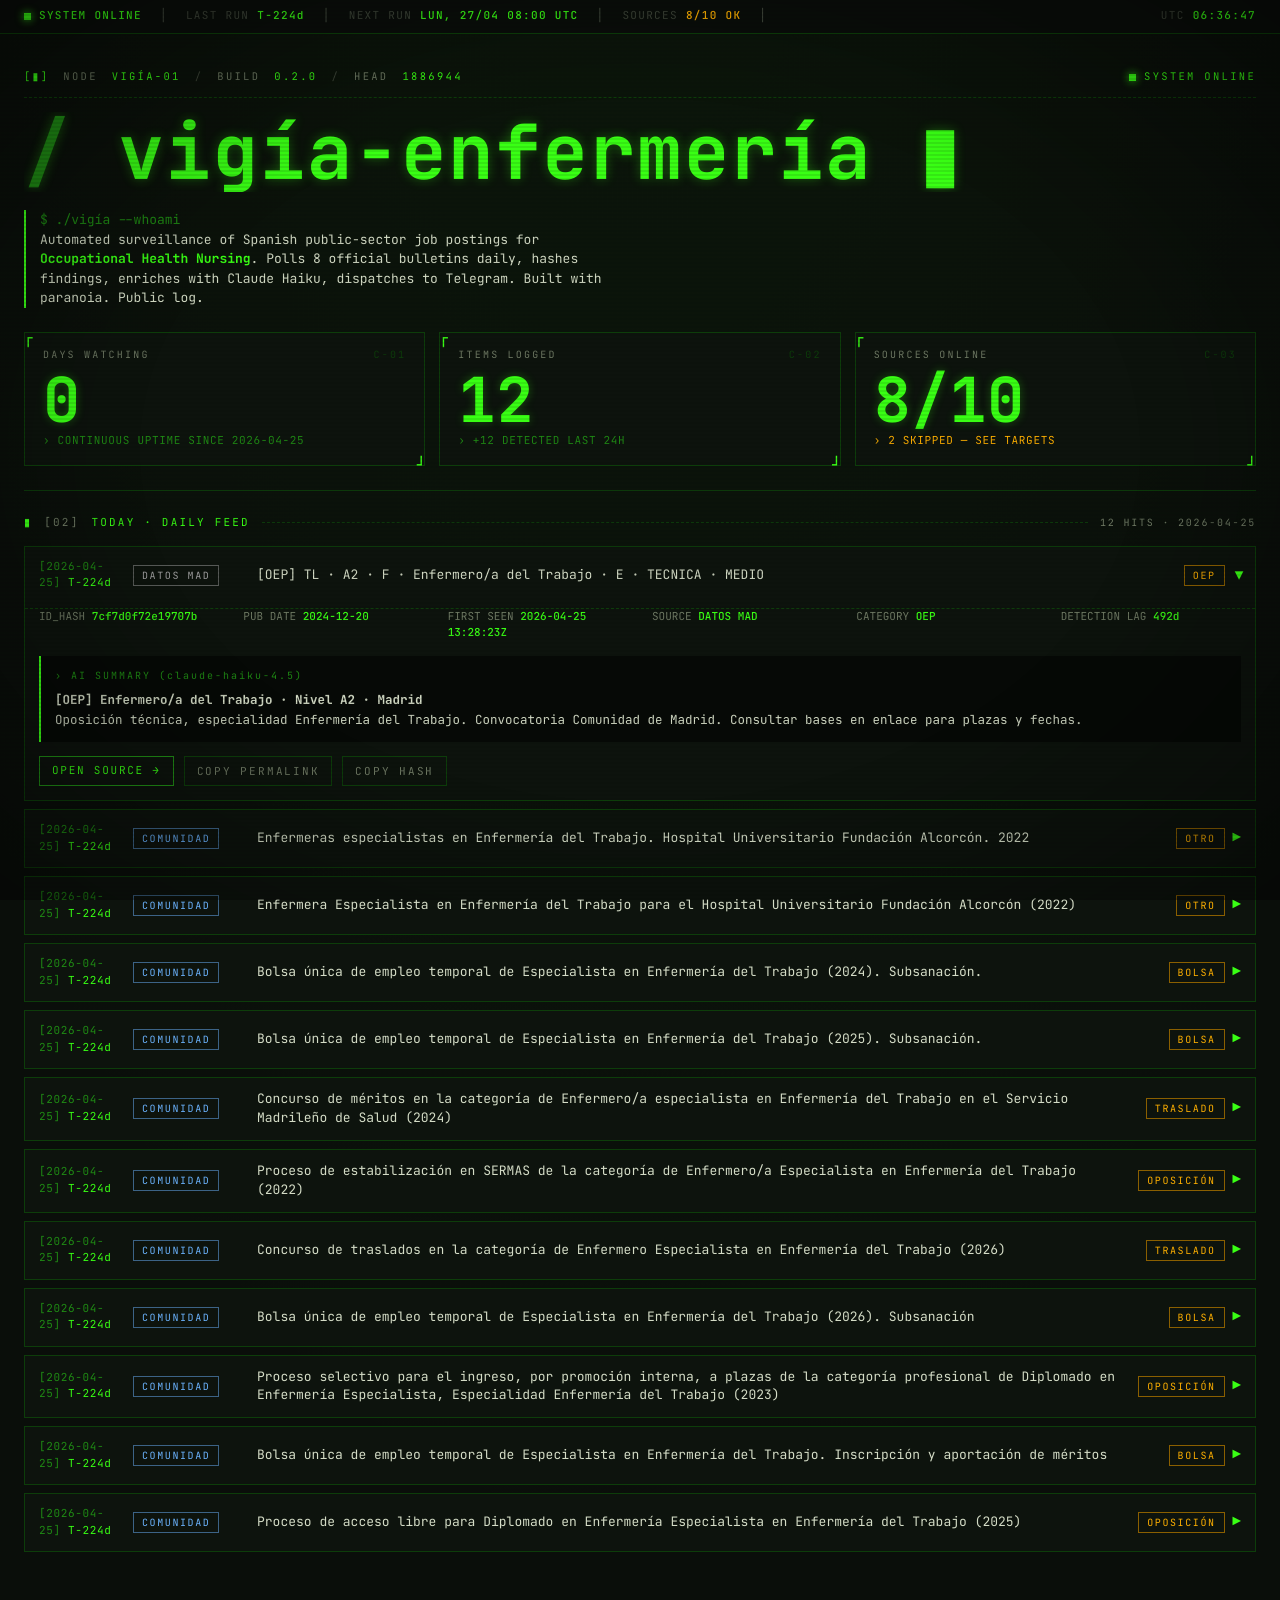
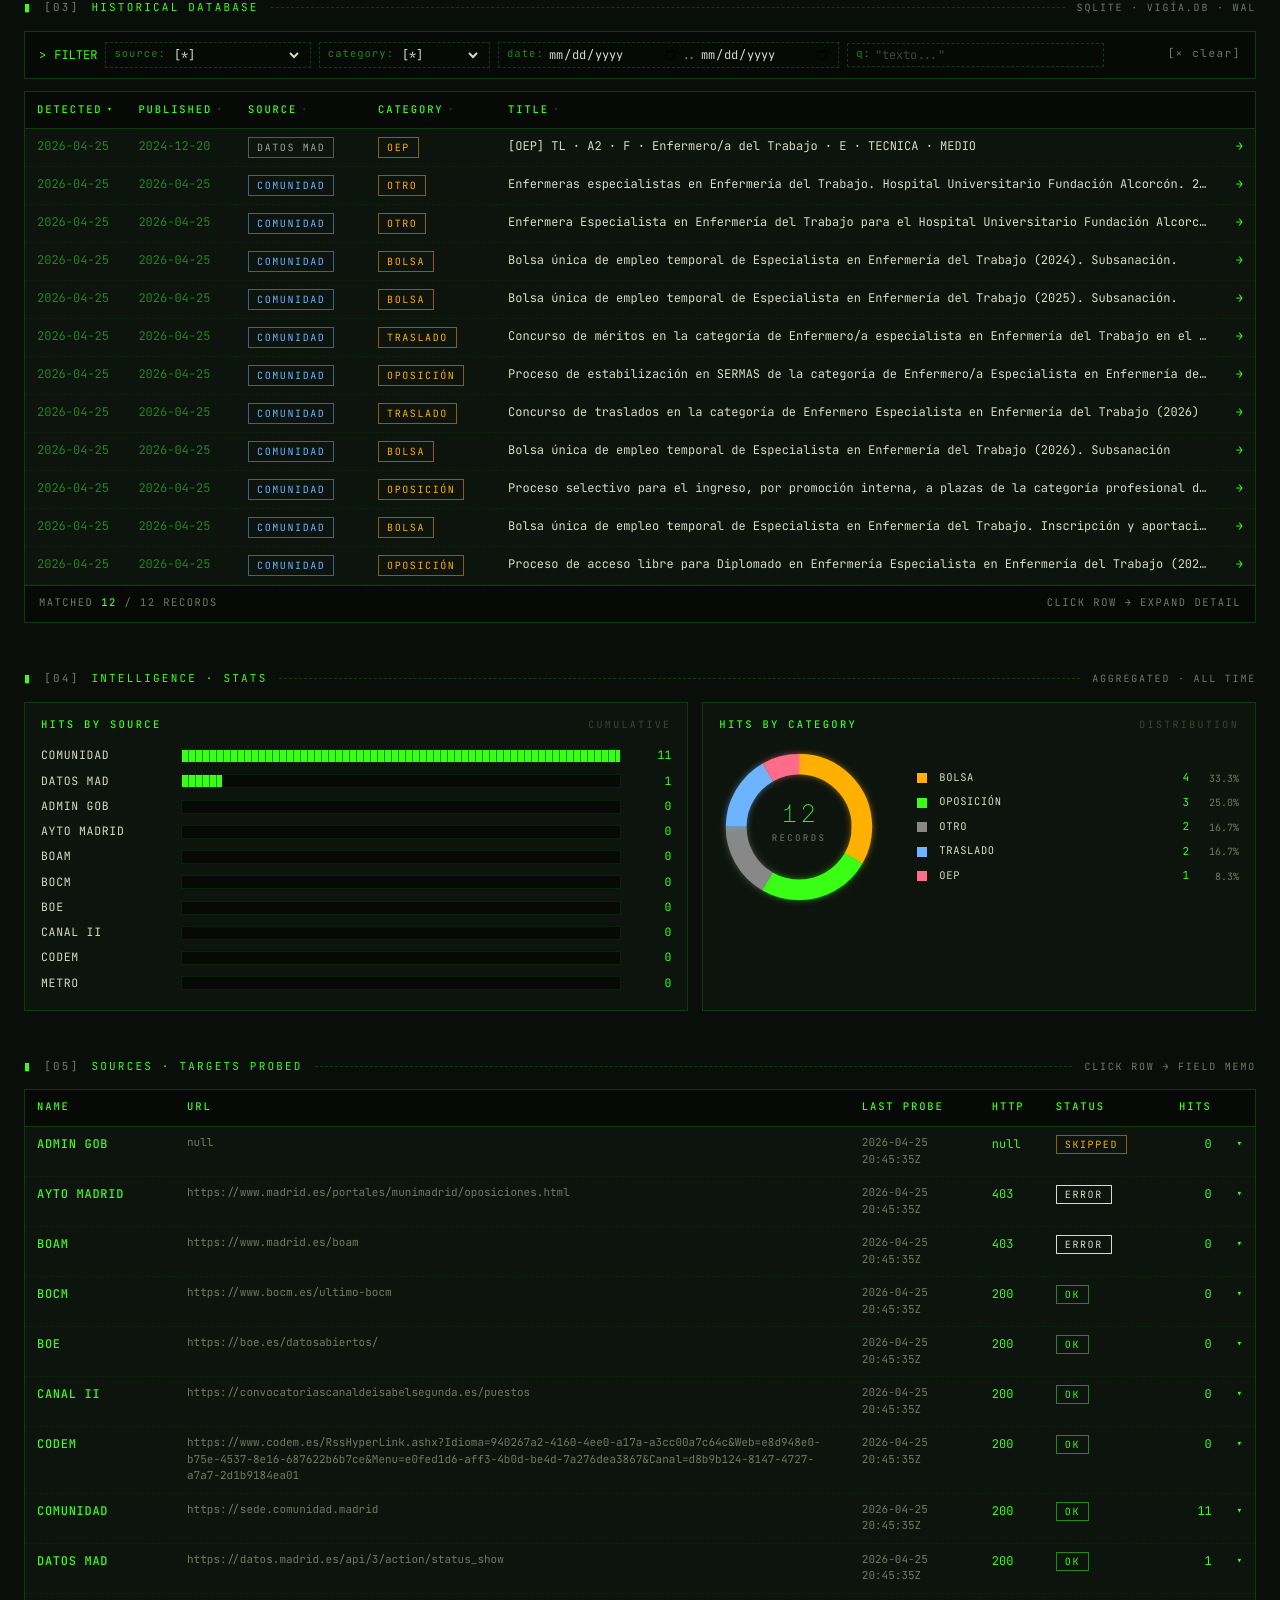
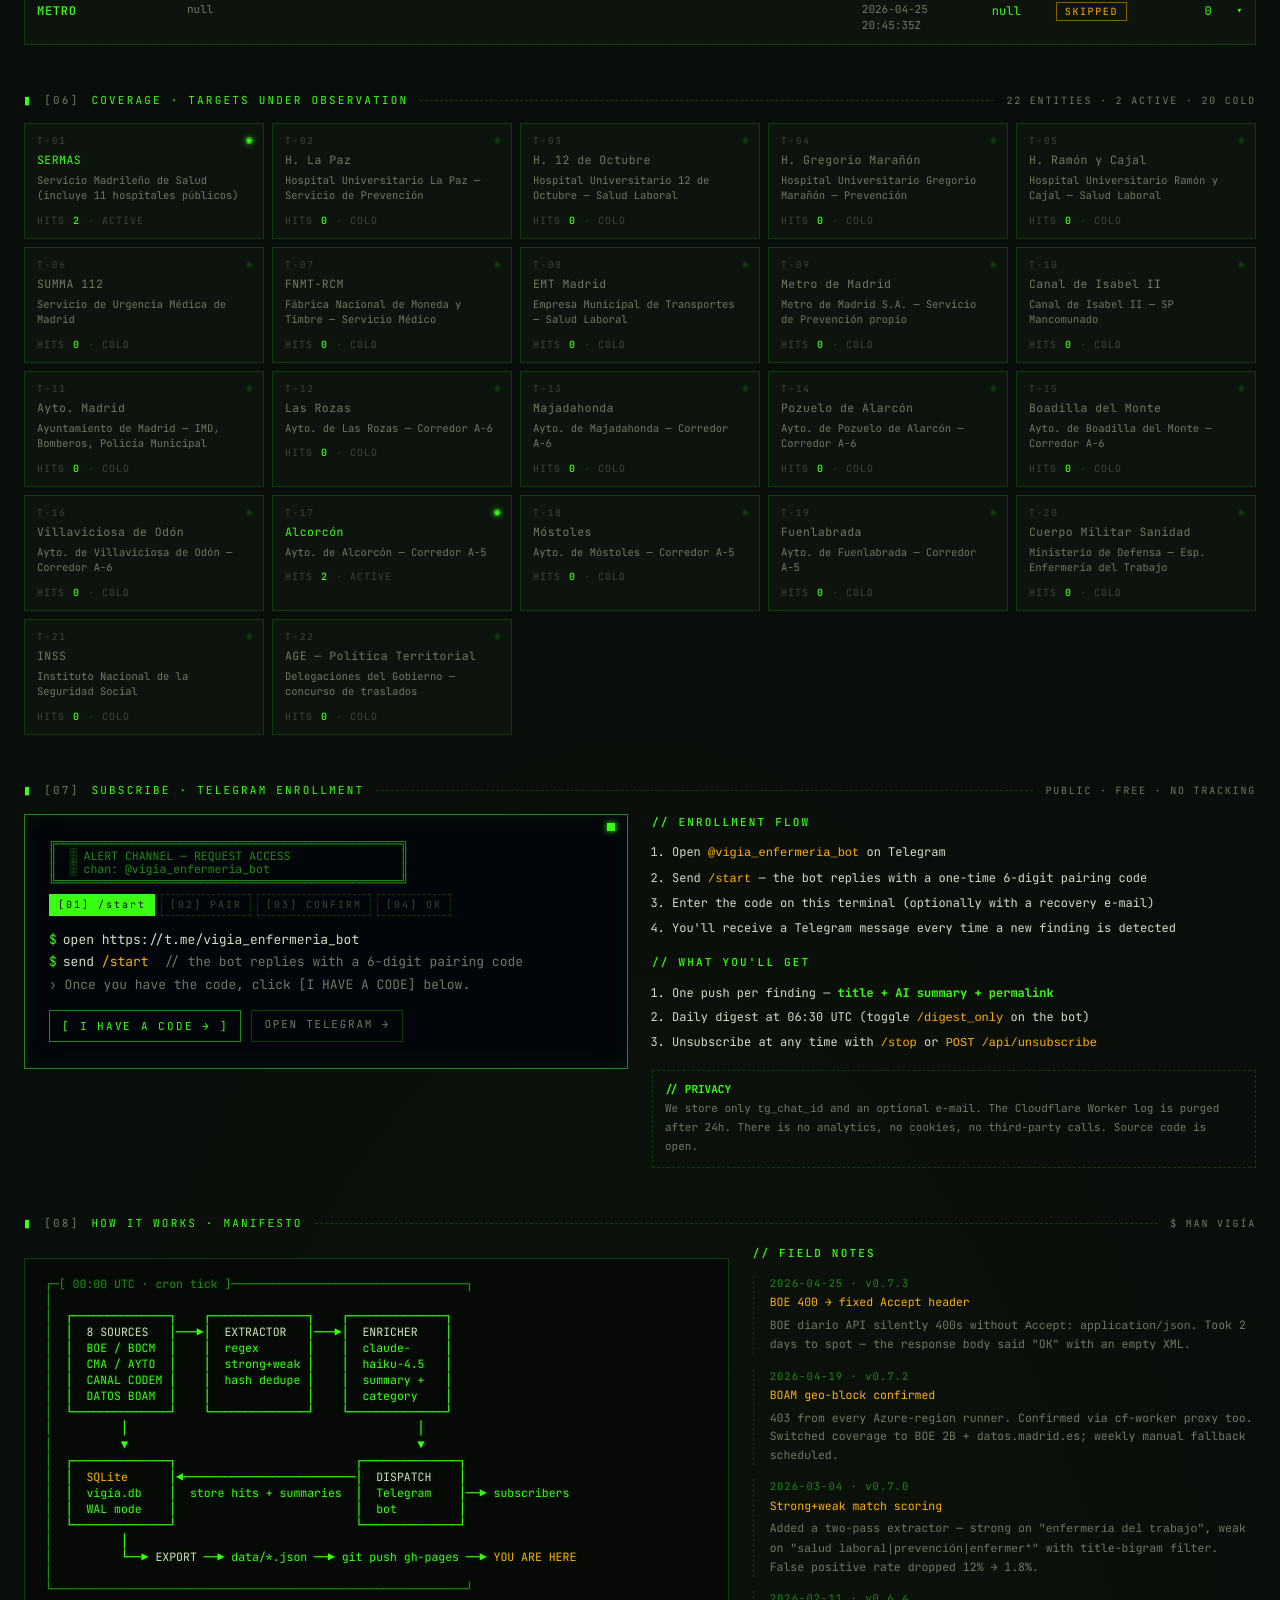
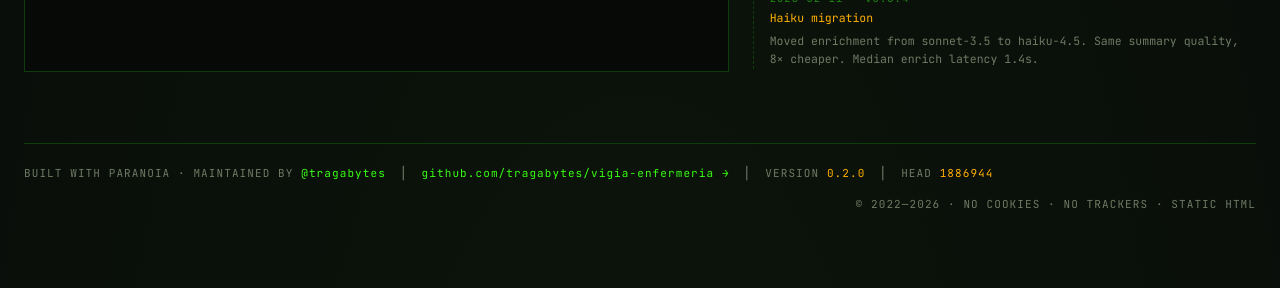
==== index.html @ ad29af2d "dashboard: 2026-04-25T20:45:36Z [skip ci]" ====
<!DOCTYPE html>
<html lang="en">
<head>
<meta charset="UTF-8">
<meta name="viewport" content="width=device-width, initial-scale=1">
<title>vigía-enfermería · automated surveillance</title>
<meta name="description" content="Automated surveillance of Spanish public-sector job postings for Occupational Health Nursing. Polls 8 official bulletins daily.">
<link rel="stylesheet" href="styles.css">
<script>
  // EDITMODE — defaults persisted via __edit_mode_set_keys
  window.TWEAK_DEFAULTS = /*EDITMODE-BEGIN*/{
    "scanlines": true,
    "flicker": true,
    "density": "normal",
    "typingSound": false
  }/*EDITMODE-END*/;
</script>
</head>
<body data-scanlines="on" data-flicker="on" data-density="normal">

  <div class="statusbar" id="statusbar"></div>

  <main class="shell">

    <!-- ===== 1 · HERO =================================================== -->
    <section class="hero" data-screen-label="01 Hero">
      <div class="hero-meta" id="hero-meta"></div>
      <h1 class="title flickerable" id="hero-title"></h1>
      <div class="tagline" id="hero-tagline"></div>
      <div class="counters" id="counters"></div>
    </section>

    <!-- ===== 2 · DAILY FEED ============================================ -->
    <section data-screen-label="02 Daily Feed">
      <div class="section-title">
        <span class="num">[02]</span>
        <span>TODAY · DAILY FEED</span>
        <span class="rule"></span>
        <span class="meta" id="feed-meta">—</span>
      </div>
      <div class="feed" id="feed"></div>
    </section>

    <!-- ===== 3 · HISTORICAL DATABASE =================================== -->
    <section data-screen-label="03 Historical DB" style="margin-top:48px">
      <div class="section-title">
        <span class="num">[03]</span>
        <span>HISTORICAL DATABASE</span>
        <span class="rule"></span>
        <span class="meta">SQLite · vigía.db · WAL</span>
      </div>
      <div class="cmdbar" id="cmdbar"></div>
      <div class="tbl-wrap">
        <table class="term">
          <thead><tr id="hist-thead"></tr></thead>
          <tbody id="hist-tbody"></tbody>
        </table>
        <div class="tbl-foot">
          <span class="count" id="hist-count">—</span>
          <span style="margin-left:auto">CLICK ROW → EXPAND DETAIL</span>
        </div>
      </div>
    </section>

    <!-- ===== 4 · INTELLIGENCE ========================================== -->
    <section data-screen-label="04 Intelligence" style="margin-top:48px">
      <div class="section-title">
        <span class="num">[04]</span>
        <span>INTELLIGENCE · STATS</span>
        <span class="rule"></span>
        <span class="meta">AGGREGATED · ALL TIME</span>
      </div>
      <div class="intel">
        <div class="panel">
          <h3>HITS BY SOURCE <span class="meta">cumulative</span></h3>
          <div class="bars" id="bars"></div>
        </div>
        <div class="panel">
          <h3>HITS BY CATEGORY <span class="meta">distribution</span></h3>
          <div id="donut"></div>
        </div>
      </div>
    </section>

    <!-- ===== 5 · SOURCES STATUS ======================================== -->
    <section data-screen-label="05 Sources" style="margin-top:48px">
      <div class="section-title">
        <span class="num">[05]</span>
        <span>SOURCES · TARGETS PROBED</span>
        <span class="rule"></span>
        <span class="meta">CLICK ROW → FIELD MEMO</span>
      </div>
      <div class="tbl-wrap">
        <table class="term sources-tbl">
          <thead><tr>
            <th>NAME</th>
            <th>URL</th>
            <th>LAST PROBE</th>
            <th>HTTP</th>
            <th>STATUS</th>
            <th style="text-align:right">HITS</th>
            <th></th>
          </tr></thead>
          <tbody id="src-tbody"></tbody>
        </table>
      </div>
    </section>

    <!-- ===== 6 · COVERAGE / WATCHLIST ================================== -->
    <section data-screen-label="06 Watchlist" style="margin-top:48px">
      <div class="section-title">
        <span class="num">[06]</span>
        <span>COVERAGE · TARGETS UNDER OBSERVATION</span>
        <span class="rule"></span>
        <span class="meta" id="watchlist-meta">—</span>
      </div>
      <div class="watchlist" id="watchlist"></div>
    </section>

    <!-- ===== 7 · SUBSCRIBE ============================================= -->
    <section data-screen-label="07 Subscribe" style="margin-top:48px">
      <div class="section-title">
        <span class="num">[07]</span>
        <span>SUBSCRIBE · TELEGRAM ENROLLMENT</span>
        <span class="rule"></span>
        <span class="meta">PUBLIC · FREE · NO TRACKING</span>
      </div>
      <div class="subscribe-wrap">
        <div class="tty" id="tty" tabindex="0"></div>
        <div class="subscribe-side">
          <h4>// ENROLLMENT FLOW</h4>
          <ol>
            <li>Open <code>@vigia_enfermeria_bot</code> on Telegram</li>
            <li>Send <code>/start</code> — the bot replies with a one-time 6-digit pairing code</li>
            <li>Enter the code on this terminal (optionally with a recovery e-mail)</li>
            <li>You'll receive a Telegram message every time a new finding is detected</li>
          </ol>
          <h4>// WHAT YOU'LL GET</h4>
          <ol>
            <li>One push per finding — <b style="color:var(--phos)">title + AI summary + permalink</b></li>
            <li>Daily digest at 06:30 UTC (toggle <code>/digest_only</code> on the bot)</li>
            <li>Unsubscribe at any time with <code>/stop</code> or <code>POST /api/unsubscribe</code></li>
          </ol>
          <div class="note">
            <b>// PRIVACY</b><br>
            We store only <code>tg_chat_id</code> and an optional e-mail. The Cloudflare Worker
            log is purged after 24h. There is no analytics, no cookies, no third-party
            calls. Source code is open.
          </div>
        </div>
      </div>
    </section>

    <!-- ===== 8 · HOW IT WORKS ========================================== -->
    <section data-screen-label="08 How It Works" style="margin-top:48px">
      <div class="section-title">
        <span class="num">[08]</span>
        <span>HOW IT WORKS · MANIFESTO</span>
        <span class="rule"></span>
        <span class="meta">$ man vigía</span>
      </div>
      <div class="howitworks">
        <pre class="diagram" id="diagram"></pre>
        <div class="changelog" id="changelog"></div>
      </div>
    </section>

    <!-- ===== 9 · FOOTER ================================================ -->
    <footer class="foot" id="footer"></footer>
  </main>

  <!-- ===== TWEAKS PANEL ================================================ -->
  <aside class="tweaks" id="tweaks">
    <header>
      <span>▮ TWEAKS</span>
      <span class="x">[ × ]</span>
    </header>
    <div class="body">
      <div class="row"><label>SCANLINES</label><div class="toggle" id="tw-scan"></div></div>
      <div class="row"><label>CRT FLICKER</label><div class="toggle" id="tw-flick"></div></div>
      <div class="row"><label>HIGH DENSITY</label><div class="toggle" id="tw-density"></div></div>
      <div class="row"><label>TYPING SOUND</label><div class="toggle" id="tw-sound"></div></div>
    </div>
  </aside>

  <script src="app.js?v=2"></script>
</body>
</html>
---- styles.css ----
/* =========================================================================
   VIGIA-ENFERMERIA — terminal stylesheet
   Phosphor green CRT aesthetic. Dense grid. ASCII borders. No rounded.
   ========================================================================= */

@import url('https://fonts.googleapis.com/css2?family=JetBrains+Mono:wght@300;400;500;700&family=Major+Mono+Display&display=swap');

:root {
  --bg:           #0a0e0a;
  --bg-panel:     #0d130d;
  --bg-well:      #060906;
  --bg-row:       #0b110b;
  --bg-row-alt:   #0a0e0a;
  --bg-hover:     #112011;

  --phos:         #39ff14;
  --phos-dim:     #1f8a14;
  --phos-fade:    #0d3d0a;
  --phos-ghost:   #082208;

  --amber:        #ffb000;
  --amber-dim:    #8a5f00;
  --red:          #ff3344;
  --red-dim:      #8a1c24;

  --fg:           #d4dcc6;
  --fg-dim:       #6f7a64;
  --fg-faint:     #3d4438;

  --mono:         'JetBrains Mono', 'IBM Plex Mono', ui-monospace, Menlo, Consolas, monospace;
  --display:      'Major Mono Display', 'JetBrains Mono', monospace;

  --gap:          14px;
  --gap-sm:       8px;
  --gap-lg:       24px;
  --row-h:        28px;
}

* { box-sizing: border-box; }

html, body {
  margin: 0;
  padding: 0;
  background: var(--bg);
  color: var(--fg);
  font-family: var(--mono);
  font-size: 13px;
  line-height: 1.5;
  -webkit-font-smoothing: antialiased;
  text-rendering: geometricPrecision;
}

body {
  min-height: 100vh;
  background-image:
    radial-gradient(ellipse 100% 60% at 50% -10%, rgba(57,255,20,0.04), transparent 70%),
    radial-gradient(ellipse 80% 50% at 50% 110%, rgba(57,255,20,0.03), transparent 70%);
}

/* Scanlines overlay (toggle via body[data-scanlines]) */
body::before {
  content: '';
  position: fixed; inset: 0;
  pointer-events: none;
  background: repeating-linear-gradient(
    to bottom,
    rgba(0,0,0,0) 0,
    rgba(0,0,0,0) 2px,
    rgba(0,0,0,0.18) 3px,
    rgba(0,0,0,0) 4px
  );
  mix-blend-mode: multiply;
  z-index: 9998;
  opacity: 0;
  transition: opacity .3s;
}
body[data-scanlines="on"]::before { opacity: 1; }

/* Subtle CRT vignette */
body::after {
  content: '';
  position: fixed; inset: 0;
  pointer-events: none;
  z-index: 9997;
  background: radial-gradient(ellipse at center, transparent 55%, rgba(0,0,0,0.55) 100%);
  opacity: 0.7;
}

/* =========================================================================
   Type
   ========================================================================= */
h1, h2, h3, h4 { font-weight: 500; margin: 0; letter-spacing: 0.02em; }
h1 { font-family: var(--mono); color: var(--phos); }
.section-title {
  font-size: 11px;
  letter-spacing: 0.2em;
  color: var(--phos);
  text-transform: uppercase;
  display: flex; align-items: baseline; gap: 12px;
  margin: 0 0 var(--gap) 0;
}
.section-title::before { content: '▮'; color: var(--phos); animation: blink 1.1s steps(2) infinite; }
.section-title .num { color: var(--fg-dim); font-weight: 400; }
.section-title .rule {
  flex: 1;
  border-bottom: 1px dashed var(--phos-fade);
  transform: translateY(-3px);
}
.section-title .meta { color: var(--fg-dim); font-size: 10px; letter-spacing: 0.18em; }

a {
  color: var(--phos);
  text-decoration: none;
  border-bottom: 1px solid transparent;
  transition: border-color .15s, color .15s, background .15s;
}
a:hover {
  color: #aeffa0;
  border-bottom-color: var(--phos);
  background: rgba(57,255,20,0.06);
}

::selection { background: var(--phos); color: var(--bg); }

/* =========================================================================
   Layout
   ========================================================================= */
.shell {
  max-width: 1400px;
  margin: 0 auto;
  padding: 0 24px 80px;
  position: relative;
  z-index: 1;
}

.statusbar {
  position: sticky;
  top: 0;
  z-index: 100;
  background: var(--bg);
  border-bottom: 1px solid var(--phos-fade);
  font-size: 11px;
  letter-spacing: 0.12em;
  color: var(--fg-dim);
  padding: 8px 24px;
  display: flex; flex-wrap: wrap; gap: 18px; align-items: center;
}
.statusbar .item { display: inline-flex; gap: 8px; align-items: center; }
.statusbar .label { color: var(--fg-faint); }
.statusbar .val { color: var(--phos); font-weight: 500; }
.statusbar .val.amber { color: var(--amber); }
.statusbar .dot {
  display: inline-block; width: 7px; height: 7px;
  background: var(--phos);
  box-shadow: 0 0 8px var(--phos);
  animation: pulse 2s infinite;
}
.statusbar .sep { color: var(--fg-faint); }
.statusbar .right { margin-left: auto; }

@keyframes pulse {
  0%, 100% { opacity: 1; }
  50% { opacity: 0.35; }
}
@keyframes blink {
  0%, 49% { opacity: 1; }
  50%, 100% { opacity: 0; }
}
@keyframes flicker {
  0%, 18%, 22%, 25%, 53%, 57%, 100% { opacity: 1; }
  20%, 24%, 55% { opacity: 0.85; }
}
body[data-flicker="on"] .flickerable { animation: flicker 6s infinite; }

/* =========================================================================
   Section 1: Hero
   ========================================================================= */
.hero {
  padding: 36px 0 24px;
  border-bottom: 1px solid var(--phos-fade);
  margin-bottom: var(--gap-lg);
}
.hero .hero-meta {
  display: flex; flex-wrap: wrap; gap: 14px;
  font-size: 10.5px;
  letter-spacing: 0.22em;
  color: var(--fg-dim);
  text-transform: uppercase;
  margin-bottom: 14px;
  align-items: center;
  border-bottom: 1px dashed var(--phos-fade);
  padding-bottom: 12px;
}
.hero .hero-meta .glyph { color: var(--phos); }
.hero .hero-meta .v { color: var(--phos); }
.hero .hero-meta .sep { color: var(--fg-faint); }
.hero .hero-meta .right { margin-left: auto; color: var(--phos); display: inline-flex; gap: 8px; align-items: center; }
.hero .hero-meta .right .dot { width: 7px; height: 7px; background: var(--phos); box-shadow: 0 0 8px var(--phos); display: inline-block; animation: pulse 2s infinite; }
.hero h1.title {
  font-family: var(--mono);
  font-weight: 700;
  font-size: clamp(34px, 6vw, 76px);
  color: var(--phos);
  text-shadow: 0 0 12px rgba(57,255,20,0.32);
  letter-spacing: 0.02em;
  line-height: 1.05;
  margin-bottom: 18px;
  white-space: nowrap;
  overflow: hidden;
  text-overflow: clip;
}
.hero h1.title .bracket { color: var(--phos-dim); }
.hero h1.title .accent { color: var(--amber); }
.hero h1.title .cursor { color: var(--phos); animation: blink 1.1s steps(2) infinite; font-weight: 400; }
@media (max-width: 720px) {
  .hero h1.title { white-space: normal; font-size: clamp(28px, 9vw, 44px); }
}
.hero .tagline {
  color: var(--fg);
  font-size: 13px;
  max-width: 580px;
  border-left: 2px solid var(--phos);
  padding-left: 14px;
}
.hero .tagline .prefix { color: var(--phos-dim); }

.counters {
  display: grid;
  grid-template-columns: repeat(3, 1fr);
  gap: var(--gap);
  margin-top: var(--gap-lg);
}
.counter {
  border: 1px solid var(--phos-fade);
  background: var(--bg-panel);
  padding: 14px 18px 16px;
  position: relative;
}
.counter .label {
  font-size: 10px;
  letter-spacing: 0.22em;
  color: var(--fg-dim);
  text-transform: uppercase;
  display: flex; justify-content: space-between;
}
.counter .label .id { color: var(--phos-fade); }
.counter .val {
  font-family: var(--mono);
  font-weight: 700;
  font-variant-numeric: tabular-nums;
  font-size: clamp(34px, 5.5vw, 62px);
  color: var(--phos);
  line-height: 1.05;
  letter-spacing: 0.01em;
  text-shadow: 0 0 10px rgba(57,255,20,0.30);
  margin-top: 6px;
}
.counter .delta {
  font-size: 11px;
  color: var(--phos-dim);
  letter-spacing: 0.06em;
}
.counter .delta.amber { color: var(--amber); }
.counter::before {
  content: '┌';
  position: absolute; top: -1px; left: -1px;
  color: var(--phos); font-size: 14px; line-height: 1;
}
.counter::after {
  content: '┘';
  position: absolute; bottom: -8px; right: -1px;
  color: var(--phos); font-size: 14px; line-height: 1;
}

/* =========================================================================
   Section 2: Daily Feed
   ========================================================================= */
.feed { display: grid; grid-template-columns: 1fr; gap: var(--gap-sm); }
.feed-empty {
  border: 1px solid var(--phos-fade);
  padding: 60px 20px;
  text-align: center;
  background: var(--bg-panel);
}
.feed-empty .glyph {
  font-family: var(--display);
  font-size: 56px;
  color: var(--phos-dim);
  letter-spacing: 0.1em;
}
.feed-empty .msg {
  font-size: 16px; color: var(--phos);
  letter-spacing: 0.2em; margin-top: 12px;
}
.feed-empty .sub {
  color: var(--fg-dim); font-size: 11px; letter-spacing: 0.16em; margin-top: 8px;
}

.card {
  border: 1px solid var(--phos-fade);
  background: var(--bg-panel);
  padding: 0;
  transition: border-color .15s, background .15s;
}
.card:hover { border-color: var(--phos-dim); background: #0e150e; }
.card .head {
  display: grid;
  grid-template-columns: 80px 110px 1fr auto;
  gap: 14px;
  padding: 12px 14px;
  align-items: center;
  cursor: pointer;
}
.card .head:hover { background: var(--bg-hover); }
.card .ts { color: var(--phos-dim); font-size: 11px; letter-spacing: 0.06em; }
.card .ts .age { color: var(--phos); }

.badge {
  display: inline-block;
  font-size: 10px;
  letter-spacing: 0.16em;
  padding: 2px 8px;
  border: 1px solid var(--phos-dim);
  color: var(--phos);
  text-transform: uppercase;
  white-space: nowrap;
  text-align: center;
}
.badge.cat { color: var(--amber); border-color: var(--amber-dim); }
.badge.boe                 { --b: #ff8a3d; }
.badge.bocm                { --b: #c46cff; }
.badge.boam                { --b: #ff3344; }
.badge.comunidad_madrid    { --b: #6cb4ff; }
.badge.ayuntamiento_madrid { --b: #ff6c8a; }
.badge.canal_isabel_ii     { --b: #6cffe1; }
.badge.codem               { --b: #ffe46c; }
.badge.datos_madrid        { --b: #a0a0a0; }
.badge.metro_madrid        { --b: #00bcd4; }
.badge.administracion_gob  { --b: #888888; }
.badge[class*="badge"][class*=" "] { } /* noop */
.badge.src {
  color: var(--b, var(--phos));
  border-color: color-mix(in oklab, var(--b, var(--phos)) 50%, transparent);
}

.card .title {
  color: var(--fg);
  font-size: 13px;
  line-height: 1.45;
  display: -webkit-box;
  -webkit-line-clamp: 2;
  -webkit-box-orient: vertical;
  overflow: hidden;
}
.card .chev {
  color: var(--phos);
  font-family: var(--mono);
  font-size: 14px;
  transition: transform .2s;
  user-select: none;
}
.card.open .chev { transform: rotate(90deg); }

.card .body {
  display: none;
  padding: 0 14px 14px 14px;
  border-top: 1px dashed var(--phos-fade);
  margin-top: 4px;
}
.card.open .body { display: block; }
.card .summary-block {
  margin: 14px 0;
  padding: 12px 14px;
  background: var(--bg-well);
  border-left: 2px solid var(--phos);
  font-size: 12.5px;
  line-height: 1.6;
  color: var(--fg);
}
.card .summary-block .lbl {
  font-size: 10px; letter-spacing: 0.2em; color: var(--phos-dim);
  display: block; margin-bottom: 6px;
}
.card .meta-grid {
  display: grid;
  grid-template-columns: repeat(auto-fit, minmax(180px, 1fr));
  gap: 10px 24px;
  font-size: 11px;
  margin-bottom: 14px;
}
.card .meta-grid div { color: var(--fg-dim); }
.card .meta-grid div b { color: var(--phos); font-weight: 500; }
.card .actions { display: flex; gap: 10px; flex-wrap: wrap; }
.btn-term {
  font-family: var(--mono);
  font-size: 11px;
  letter-spacing: 0.16em;
  padding: 6px 12px;
  background: transparent;
  color: var(--phos);
  border: 1px solid var(--phos-dim);
  cursor: pointer;
  text-transform: uppercase;
  transition: background .15s, color .15s, border-color .15s;
}
.btn-term:hover {
  background: var(--phos);
  color: var(--bg);
  border-color: var(--phos);
}
.btn-term.amber { color: var(--amber); border-color: var(--amber-dim); }
.btn-term.amber:hover { background: var(--amber); color: var(--bg); border-color: var(--amber); }
.btn-term.ghost { color: var(--fg-dim); border-color: var(--phos-fade); }
.btn-term.ghost:hover { color: var(--phos); border-color: var(--phos-dim); background: transparent; }
.btn-term.copied { background: var(--phos); color: var(--bg); }

/* =========================================================================
   Section 3: Historical Database
   ========================================================================= */
.cmdbar {
  background: var(--bg-well);
  border: 1px solid var(--phos-fade);
  padding: 10px 14px;
  display: flex; flex-wrap: wrap; align-items: center; gap: 8px;
  font-size: 12px;
  margin-bottom: 12px;
}
.cmdbar .prompt { color: var(--phos); }
.cmdbar .seg {
  display: inline-flex; align-items: center; gap: 4px;
  border: 1px dashed var(--phos-fade);
  padding: 3px 8px;
  color: var(--fg-dim);
}
.cmdbar .seg label { color: var(--phos-dim); font-size: 10.5px; letter-spacing: 0.1em; }
.cmdbar .seg select,
.cmdbar .seg input {
  background: transparent;
  color: var(--fg);
  border: 0;
  outline: 0;
  font-family: var(--mono);
  font-size: 12px;
  padding: 0;
  min-width: 0;
}
.cmdbar .seg select option { background: var(--bg-panel); color: var(--fg); }
.cmdbar .seg input.q { width: 220px; }
.cmdbar .seg input::placeholder { color: var(--fg-faint); }
.cmdbar .clear {
  margin-left: auto;
  font-size: 11px;
  color: var(--fg-dim); cursor: pointer;
  letter-spacing: 0.14em;
}
.cmdbar .clear:hover { color: var(--phos); }

.tbl-wrap { border: 1px solid var(--phos-fade); background: var(--bg-panel); overflow-x: auto; }
table.term {
  width: 100%;
  border-collapse: collapse;
  font-size: 12px;
  font-family: var(--mono);
}
table.term thead th {
  text-align: left;
  font-weight: 500;
  font-size: 10.5px;
  letter-spacing: 0.18em;
  color: var(--phos);
  text-transform: uppercase;
  padding: 10px 12px;
  background: var(--bg-well);
  border-bottom: 1px solid var(--phos-fade);
  cursor: pointer;
  user-select: none;
  white-space: nowrap;
}
table.term thead th .sort {
  color: var(--phos-fade);
  margin-left: 4px;
  font-size: 10px;
}
table.term thead th[aria-sort="asc"] .sort,
table.term thead th[aria-sort="desc"] .sort { color: var(--phos); }
table.term tbody td {
  padding: 8px 12px;
  border-bottom: 1px dashed var(--phos-ghost);
  vertical-align: top;
  color: var(--fg);
}
table.term tbody tr { cursor: pointer; }
table.term tbody tr:hover td { background: var(--bg-hover); }
table.term tbody tr.expanded td { background: #0e160e; }
table.term td.col-date { color: var(--phos-dim); white-space: nowrap; width: 100px; }
table.term td.col-src { width: 130px; }
table.term td.col-cat { width: 130px; }
table.term td.col-arrow { color: var(--phos); width: 24px; text-align: right; }
table.term td.col-title {
  max-width: 0;
  white-space: nowrap;
  overflow: hidden;
  text-overflow: ellipsis;
}
.expanded-row td {
  background: var(--bg-well) !important;
  padding: 14px 18px !important;
  border-bottom: 1px solid var(--phos-fade) !important;
}
.expanded-row .e-title { color: var(--phos); font-size: 13px; line-height: 1.5; margin-bottom: 10px; }
.expanded-row .e-summary { color: var(--fg); font-size: 12px; line-height: 1.6; margin-bottom: 12px; padding: 10px 12px; background: var(--bg); border-left: 2px solid var(--phos-dim); }
.expanded-row .e-actions { display: flex; gap: 10px; flex-wrap: wrap; }

.tbl-foot {
  display: flex; align-items: center; gap: 14px;
  font-size: 10.5px; letter-spacing: 0.14em;
  color: var(--fg-dim); padding: 10px 14px;
  border-top: 1px solid var(--phos-fade);
  background: var(--bg-well);
}
.tbl-foot .count b { color: var(--phos); font-weight: 500; }

/* =========================================================================
   Section 4: Intelligence
   ========================================================================= */
.intel {
  display: grid;
  grid-template-columns: 1.2fr 1fr;
  gap: var(--gap);
}
.intel .full { grid-column: 1 / -1; }
.panel {
  border: 1px solid var(--phos-fade);
  background: var(--bg-panel);
  padding: 14px 16px 18px;
  position: relative;
}
.panel h3 {
  font-size: 10.5px;
  letter-spacing: 0.22em;
  color: var(--phos);
  text-transform: uppercase;
  margin-bottom: 14px;
  display: flex; justify-content: space-between; align-items: baseline;
}
.panel h3 .meta { color: var(--fg-faint); font-weight: 400; font-size: 10px; }

.bars { display: flex; flex-direction: column; gap: 8px; font-size: 11.5px; }
.bar-row { display: grid; grid-template-columns: 130px 1fr 40px; gap: 10px; align-items: center; }
.bar-row .name { color: var(--fg); letter-spacing: 0.06em; }
.bar-row .track {
  height: 14px;
  background: var(--bg-well);
  border: 1px solid var(--phos-ghost);
  position: relative;
  overflow: hidden;
}
.bar-row .fill {
  height: 100%;
  background:
    repeating-linear-gradient(
      to right,
      var(--phos) 0 6px,
      var(--phos-dim) 6px 7px
    );
  box-shadow: 0 0 6px rgba(57,255,20,0.3) inset;
  width: 0;
  transition: width 1.2s cubic-bezier(.2,.7,.2,1);
}
.bar-row .num { color: var(--phos); text-align: right; font-variant-numeric: tabular-nums; }

.donut-wrap { display: grid; grid-template-columns: 180px 1fr; gap: 18px; align-items: center; }
.donut-wrap svg { display: block; }
.donut-legend { font-size: 11px; }
.donut-legend .li { display: grid; grid-template-columns: 14px 1fr auto auto; gap: 8px; padding: 4px 0; align-items: center; }
.donut-legend .sw { width: 10px; height: 10px; }
.donut-legend .lname { color: var(--fg); letter-spacing: 0.06em; text-transform: uppercase; font-size: 10.5px; }
.donut-legend .lcount { color: var(--phos); font-variant-numeric: tabular-nums; }
.donut-legend .lpct { color: var(--fg-dim); font-size: 10px; width: 42px; text-align: right; }

/* =========================================================================
   Section 5: Sources Status
   ========================================================================= */
.sources-tbl td.col-name { font-weight: 500; color: var(--phos); width: 150px; letter-spacing: 0.06em; }
.sources-tbl td.col-url { color: var(--fg-dim); font-size: 11px; }
.sources-tbl td.col-code { width: 64px; color: var(--phos); }
.sources-tbl td.col-status { width: 100px; }
.sources-tbl td.col-hits { width: 80px; text-align: right; color: var(--phos); font-variant-numeric: tabular-nums; }
.sources-tbl td.col-probe { width: 130px; color: var(--fg-dim); font-size: 11px; }
.status-pill {
  display: inline-block;
  padding: 1px 8px;
  border: 1px solid;
  font-size: 10px;
  letter-spacing: 0.16em;
}
.status-pill.ok { color: var(--phos); border-color: var(--phos-dim); }
.status-pill.down { color: var(--red); border-color: var(--red-dim); }
.status-pill.skipped { color: var(--amber); border-color: var(--amber-dim); }

.src-detail-row td {
  background: var(--bg-well) !important;
  border-bottom: 1px solid var(--phos-fade) !important;
  padding: 12px 18px !important;
}
.src-detail {
  font-size: 12px;
  line-height: 1.6;
  color: var(--fg);
  border-left: 2px solid var(--phos-dim);
  padding: 6px 12px;
  font-style: italic;
}
.src-detail::before {
  content: 'FIELD MEMO ';
  color: var(--phos);
  font-style: normal;
  letter-spacing: 0.2em;
  font-size: 10px;
  display: block;
  margin-bottom: 4px;
}

/* =========================================================================
   Section 6: Coverage / Watchlist
   ========================================================================= */
.watchlist {
  display: grid;
  grid-template-columns: repeat(auto-fill, minmax(220px, 1fr));
  gap: var(--gap-sm);
}
.target {
  border: 1px solid var(--phos-fade);
  background: var(--bg-panel);
  padding: 10px 12px;
  font-size: 11.5px;
  display: flex; flex-direction: column; gap: 4px;
  position: relative;
}
.target::before {
  content: '◉';
  color: var(--phos);
  position: absolute;
  top: 10px; right: 10px;
  font-size: 9px;
  text-shadow: 0 0 6px var(--phos);
  animation: pulse 2.4s infinite;
}
.target.cold::before { color: var(--phos-fade); animation: none; text-shadow: none; }
.target .id { color: var(--fg-faint); font-size: 9.5px; letter-spacing: 0.18em; }
.target .name { color: var(--phos); letter-spacing: 0.04em; }
.target .desc { color: var(--fg-dim); font-size: 10.5px; }
.target .stat {
  display: flex; gap: 8px; font-size: 10px;
  color: var(--fg-faint); margin-top: 4px; letter-spacing: 0.1em;
}
.target .stat b { color: var(--phos); font-weight: 500; }
.target.cold .name { color: var(--fg-dim); }

/* =========================================================================
   Section 7: Subscribe Terminal
   ========================================================================= */
.subscribe-wrap {
  display: grid;
  grid-template-columns: 1fr 1fr;
  gap: var(--gap-lg);
  align-items: start;
}
.tty {
  background: #02060a;
  border: 1px solid var(--phos-dim);
  padding: 22px 24px 26px;
  box-shadow: 0 0 24px rgba(57,255,20,0.05) inset;
  font-size: 13px;
  line-height: 1.6;
  position: relative;
  overflow: hidden;
}
.tty::before {
  content: '';
  position: absolute; top: 8px; right: 12px;
  width: 8px; height: 8px;
  background: var(--phos);
  box-shadow: 0 0 6px var(--phos);
  animation: pulse 1.6s infinite;
}
.tty .ascii-frame { color: var(--phos-dim); white-space: pre; font-size: 11.5px; line-height: 1.15; margin-bottom: 4px; }
.tty .line { color: var(--fg); margin: 2px 0; }
.tty .line .p { color: var(--phos); margin-right: 6px; }
.tty .line .ok { color: var(--phos); }
.tty .line .err { color: var(--red); }
.tty .line .muted { color: var(--fg-dim); }
.tty .line .amber { color: var(--amber); }
.tty .input-row { display: flex; align-items: center; gap: 8px; margin-top: 6px; }
.tty .input-row .p { color: var(--phos); }
.tty input[type="text"], .tty input[type="email"] {
  background: transparent; border: 0;
  color: var(--phos);
  font-family: var(--mono); font-size: 13px;
  letter-spacing: 0.12em;
  outline: 0; padding: 0;
  width: 220px;
  border-bottom: 1px dashed var(--phos-fade);
}
.tty input::placeholder { color: var(--phos-fade); letter-spacing: 0.12em; }
.tty .cursor::after {
  content: '▮';
  color: var(--phos);
  margin-left: 4px;
  animation: blink 1.1s steps(2) infinite;
}
.tty .submit-row { display: flex; gap: 10px; margin-top: 14px; flex-wrap: wrap; }
.tty .stepper {
  display: flex; gap: 6px; font-size: 10px; letter-spacing: 0.2em;
  color: var(--fg-faint); margin-bottom: 14px;
}
.tty .stepper .s { padding: 2px 8px; border: 1px dashed var(--phos-fade); }
.tty .stepper .s.active { color: var(--bg); background: var(--phos); border-color: var(--phos); }
.tty .stepper .s.done { color: var(--phos); border-color: var(--phos-dim); }

.subscribe-side { font-size: 12px; line-height: 1.7; color: var(--fg); }
.subscribe-side h4 { color: var(--phos); font-size: 11px; letter-spacing: 0.2em; margin-bottom: 10px; text-transform: uppercase; }
.subscribe-side ol { padding-left: 20px; margin: 0 0 16px; }
.subscribe-side ol li { margin: 4px 0; color: var(--fg); }
.subscribe-side ol li code { color: var(--amber); }
.subscribe-side .note {
  border: 1px dashed var(--phos-fade);
  padding: 10px 12px;
  font-size: 11px;
  color: var(--fg-dim);
}
.subscribe-side .note b { color: var(--phos); }

/* =========================================================================
   Section 8: How it works
   ========================================================================= */
.howitworks {
  display: grid;
  grid-template-columns: 1.4fr 1fr;
  gap: var(--gap-lg);
}
.diagram {
  font-family: var(--mono);
  font-size: 11.5px;
  color: var(--phos);
  background: var(--bg-well);
  border: 1px solid var(--phos-fade);
  padding: 18px 20px;
  white-space: pre;
  overflow-x: auto;
  line-height: 1.4;
  text-shadow: 0 0 6px rgba(57,255,20,0.18);
}
.diagram .dim { color: var(--phos-dim); }
.diagram .fg { color: var(--fg); }
.diagram .amb { color: var(--amber); }

.changelog { font-size: 12px; line-height: 1.6; color: var(--fg); }
.changelog h4 { color: var(--phos); font-size: 11px; letter-spacing: 0.2em; margin-bottom: 12px; text-transform: uppercase; }
.changelog .entry { margin-bottom: 14px; padding-left: 16px; border-left: 1px dashed var(--phos-fade); }
.changelog .entry .stamp { color: var(--phos-dim); font-size: 10.5px; letter-spacing: 0.1em; display: block; margin-bottom: 2px; }
.changelog .entry .title { color: var(--amber); font-size: 11.5px; margin-bottom: 4px; }
.changelog .entry p { margin: 0; color: var(--fg-dim); font-size: 11.5px; }

/* =========================================================================
   Footer
   ========================================================================= */
footer.foot {
  margin-top: 60px;
  padding: 22px 0 0;
  border-top: 1px solid var(--phos-fade);
  display: flex; flex-wrap: wrap; gap: 14px; align-items: center;
  font-size: 11px;
  color: var(--fg-dim);
  letter-spacing: 0.1em;
}
footer.foot .right { margin-left: auto; }
footer.foot a { color: var(--phos); }
footer.foot .commit { color: var(--amber); }

/* =========================================================================
   Tweaks panel
   ========================================================================= */
.tweaks {
  position: fixed; bottom: 18px; right: 18px;
  width: 280px;
  background: var(--bg-panel);
  border: 1px solid var(--phos);
  box-shadow: 0 0 22px rgba(57,255,20,0.15);
  z-index: 200;
  font-size: 11px;
  display: none;
}
.tweaks.open { display: block; }
.tweaks header {
  padding: 8px 12px;
  border-bottom: 1px solid var(--phos-fade);
  display: flex; justify-content: space-between; align-items: center;
  letter-spacing: 0.18em; color: var(--phos);
  text-transform: uppercase;
}
.tweaks header .x { cursor: pointer; color: var(--fg-dim); }
.tweaks header .x:hover { color: var(--red); }
.tweaks .body { padding: 12px; display: flex; flex-direction: column; gap: 10px; }
.tweaks .row { display: flex; justify-content: space-between; align-items: center; gap: 12px; }
.tweaks .row label { color: var(--fg); letter-spacing: 0.1em; }
.tweaks .row .v { color: var(--phos-dim); font-size: 10px; }
.tweaks input[type="range"] { flex: 1; }
.tweaks .toggle {
  width: 36px; height: 16px;
  background: var(--bg-well);
  border: 1px solid var(--phos-fade);
  position: relative; cursor: pointer;
}
.tweaks .toggle::before {
  content: ''; position: absolute;
  top: 1px; left: 1px;
  width: 12px; height: 12px;
  background: var(--phos-fade);
  transition: left .15s, background .15s;
}
.tweaks .toggle.on { border-color: var(--phos); }
.tweaks .toggle.on::before { left: 21px; background: var(--phos); box-shadow: 0 0 6px var(--phos); }

/* =========================================================================
   Mobile
   ========================================================================= */
@media (max-width: 900px) {
  .shell { padding: 0 14px 60px; }
  .statusbar { padding: 8px 14px; gap: 10px; font-size: 10px; }
  .counters { grid-template-columns: 1fr; }
  .intel { grid-template-columns: 1fr; }
  .donut-wrap { grid-template-columns: 1fr; }
  .subscribe-wrap { grid-template-columns: 1fr; }
  .howitworks { grid-template-columns: 1fr; }
  .card .head {
    grid-template-columns: 1fr 1fr 24px;
    grid-template-areas:
      "ts ts chev"
      "src cat chev"
      "title title title";
    gap: 8px;
  }
  .card .head .ts { grid-area: ts; }
  .card .head .badge.src { grid-area: src; }
  .card .head .badge.cat { grid-area: cat; }
  .card .head .title { grid-area: title; -webkit-line-clamp: 3; }
  .card .head .chev { grid-area: chev; }
  table.term td.col-cat { display: none; }
  .cmdbar { gap: 6px; }
  .cmdbar .seg input.q { width: 140px; }
}

/* High-density (toggle) */
body[data-density="high"] {
  --row-h: 22px;
  font-size: 12px;
}
body[data-density="high"] .card .head { padding: 8px 12px; }
body[data-density="high"] table.term tbody td { padding: 5px 10px; }
body[data-density="high"] .panel { padding: 10px 12px 14px; }
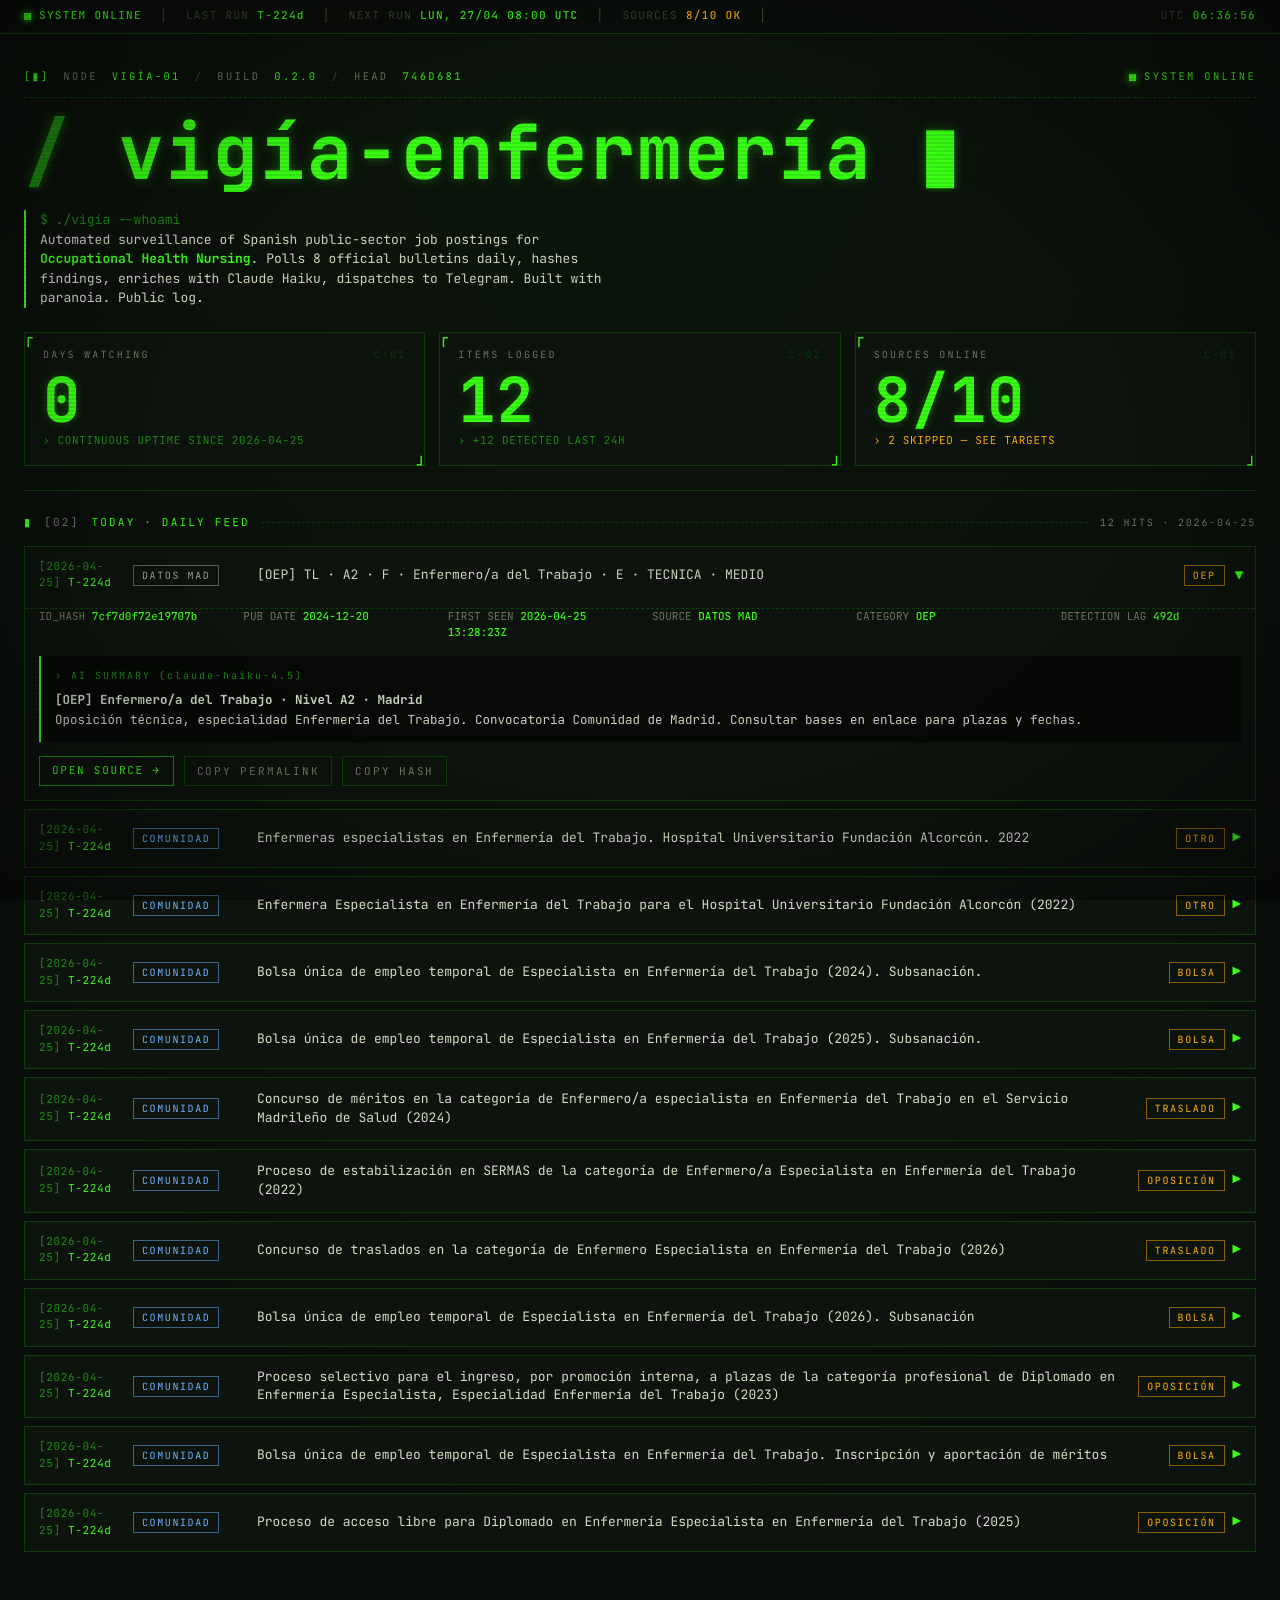
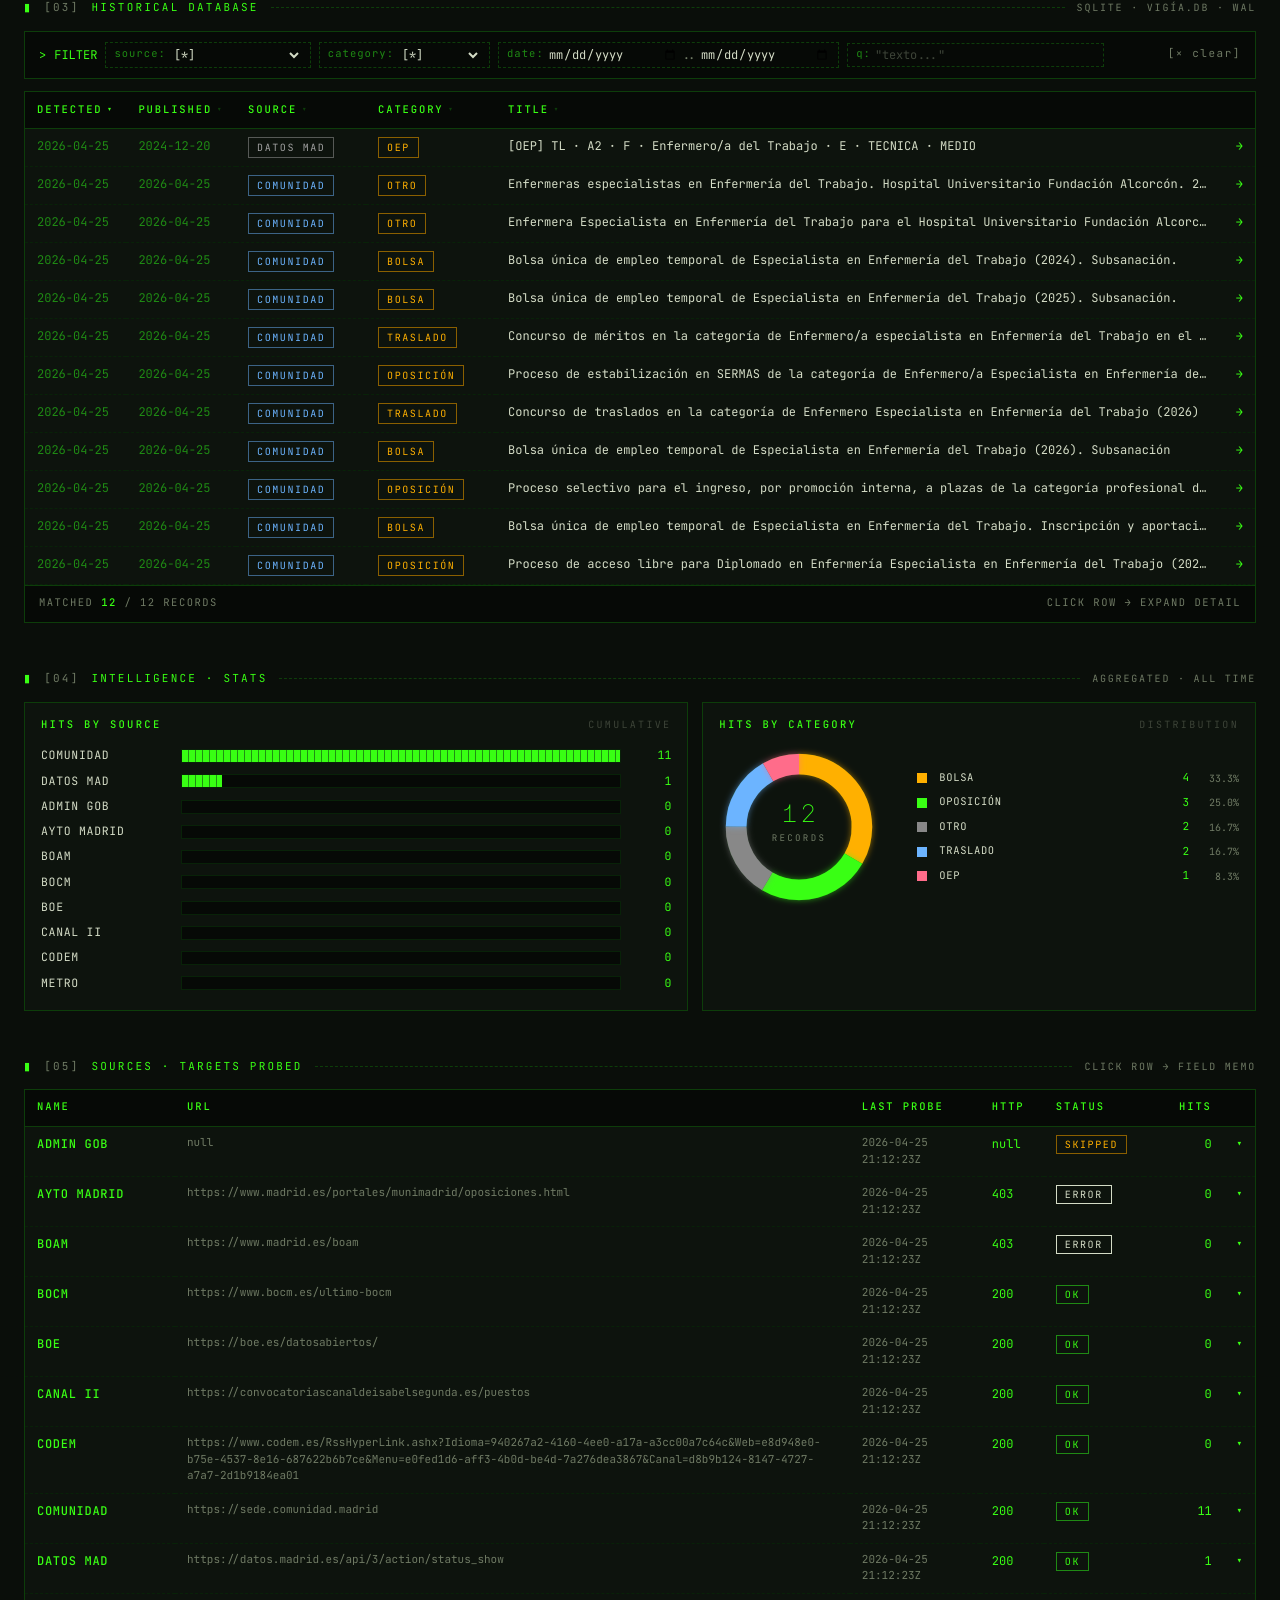
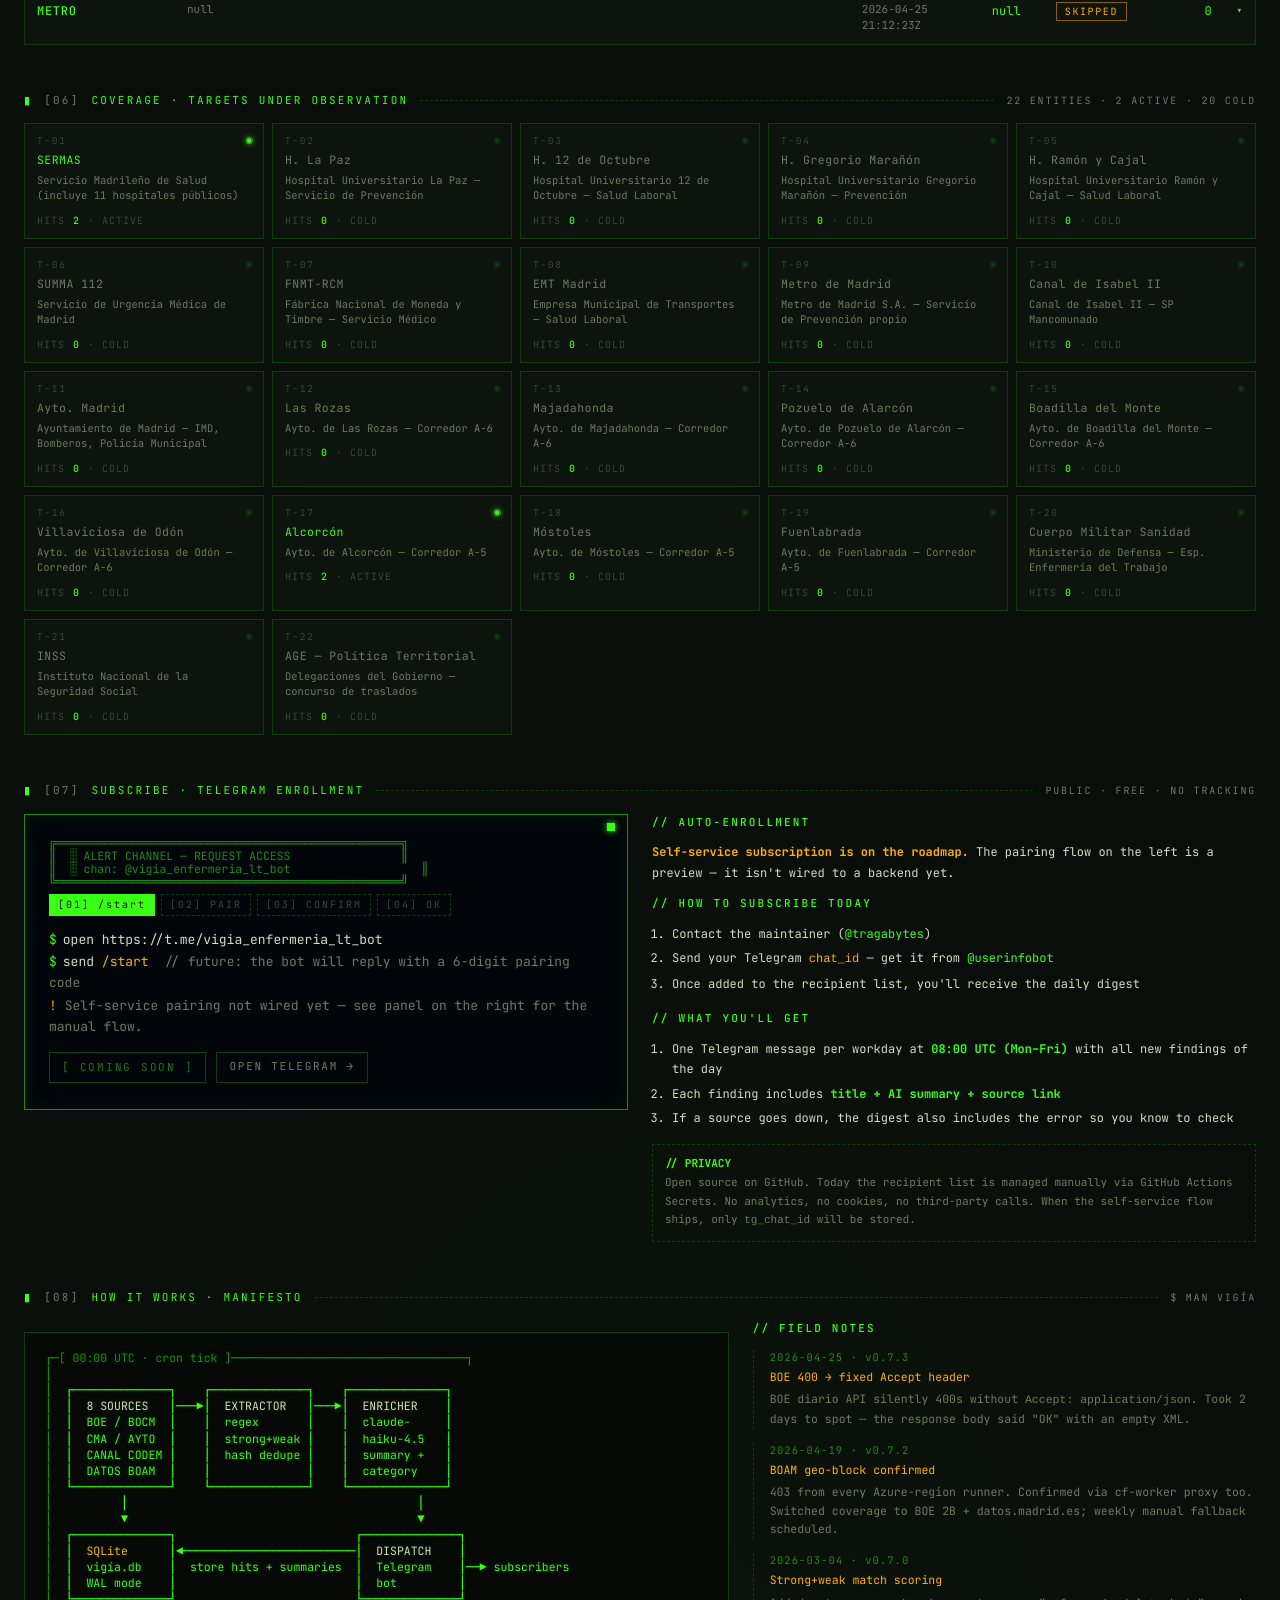
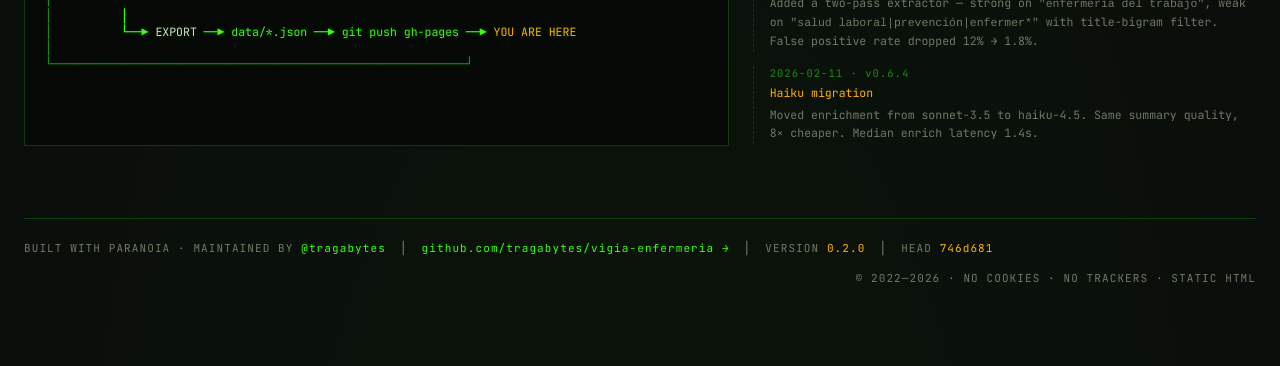
==== commit dbc47448: "dashboard: 2026-04-25T21:12:24Z [skip ci]" ====
--- a/index.html
+++ b/index.html
@@ -128,24 +128,28 @@
       <div class="subscribe-wrap">
         <div class="tty" id="tty" tabindex="0"></div>
         <div class="subscribe-side">
-          <h4>// ENROLLMENT FLOW</h4>
+          <h4>// AUTO-ENROLLMENT</h4>
+          <p style="margin:0 0 12px 0">
+            <b style="color:var(--amber)">Self-service subscription is on the roadmap.</b>
+            The pairing flow on the left is a preview — it isn't wired to a backend yet.
+          </p>
+          <h4>// HOW TO SUBSCRIBE TODAY</h4>
           <ol>
-            <li>Open <code>@vigia_enfermeria_bot</code> on Telegram</li>
-            <li>Send <code>/start</code> — the bot replies with a one-time 6-digit pairing code</li>
-            <li>Enter the code on this terminal (optionally with a recovery e-mail)</li>
-            <li>You'll receive a Telegram message every time a new finding is detected</li>
+            <li>Contact the maintainer (<a href="https://github.com/tragabytes" target="_blank">@tragabytes</a>)</li>
+            <li>Send your Telegram <code>chat_id</code> — get it from <a href="https://t.me/userinfobot" target="_blank">@userinfobot</a></li>
+            <li>Once added to the recipient list, you'll receive the daily digest</li>
           </ol>
           <h4>// WHAT YOU'LL GET</h4>
           <ol>
-            <li>One push per finding — <b style="color:var(--phos)">title + AI summary + permalink</b></li>
-            <li>Daily digest at 06:30 UTC (toggle <code>/digest_only</code> on the bot)</li>
-            <li>Unsubscribe at any time with <code>/stop</code> or <code>POST /api/unsubscribe</code></li>
+            <li>One Telegram message per workday at <b style="color:var(--phos)">08:00 UTC (Mon–Fri)</b> with all new findings of the day</li>
+            <li>Each finding includes <b style="color:var(--phos)">title + AI summary + source link</b></li>
+            <li>If a source goes down, the digest also includes the error so you know to check</li>
           </ol>
           <div class="note">
             <b>// PRIVACY</b><br>
-            We store only <code>tg_chat_id</code> and an optional e-mail. The Cloudflare Worker
-            log is purged after 24h. There is no analytics, no cookies, no third-party
-            calls. Source code is open.
+            Open source on GitHub. Today the recipient list is managed manually via GitHub
+            Actions Secrets. No analytics, no cookies, no third-party calls. When the
+            self-service flow ships, only <code>tg_chat_id</code> will be stored.
           </div>
         </div>
       </div>
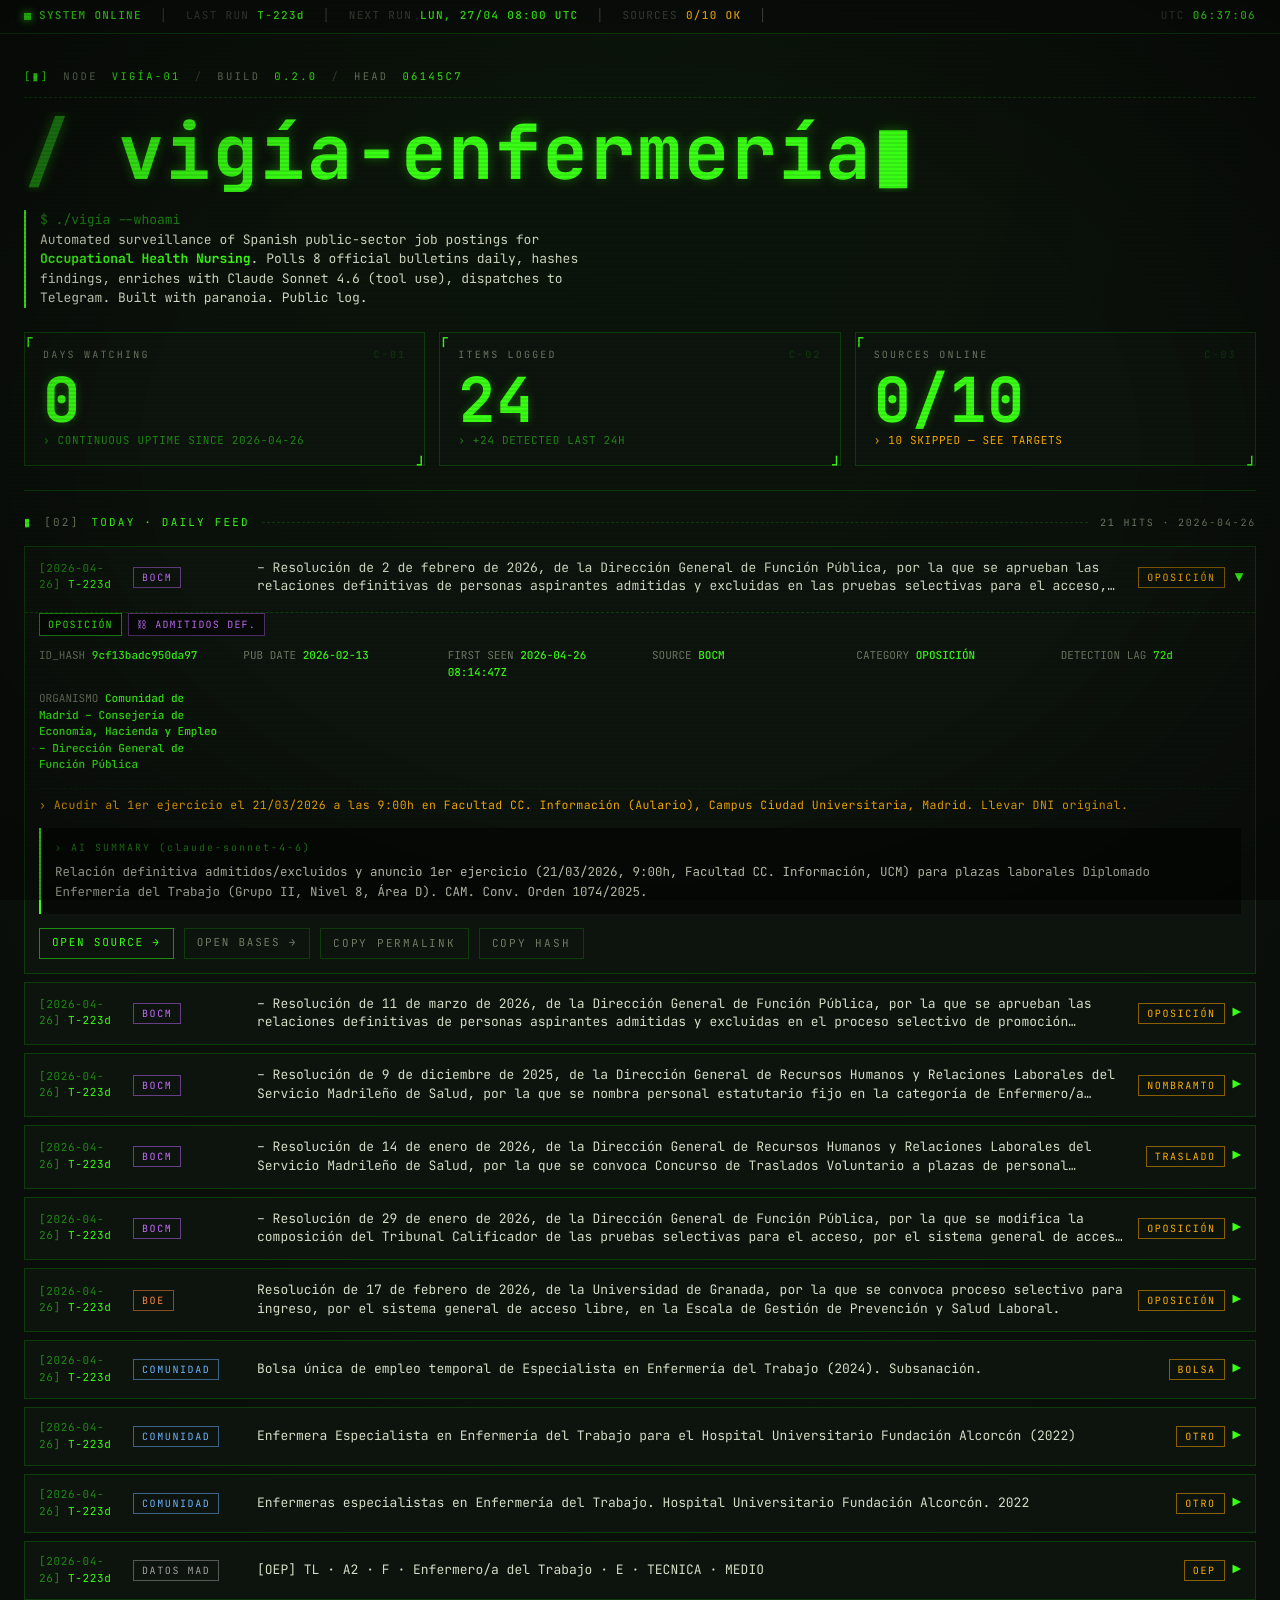
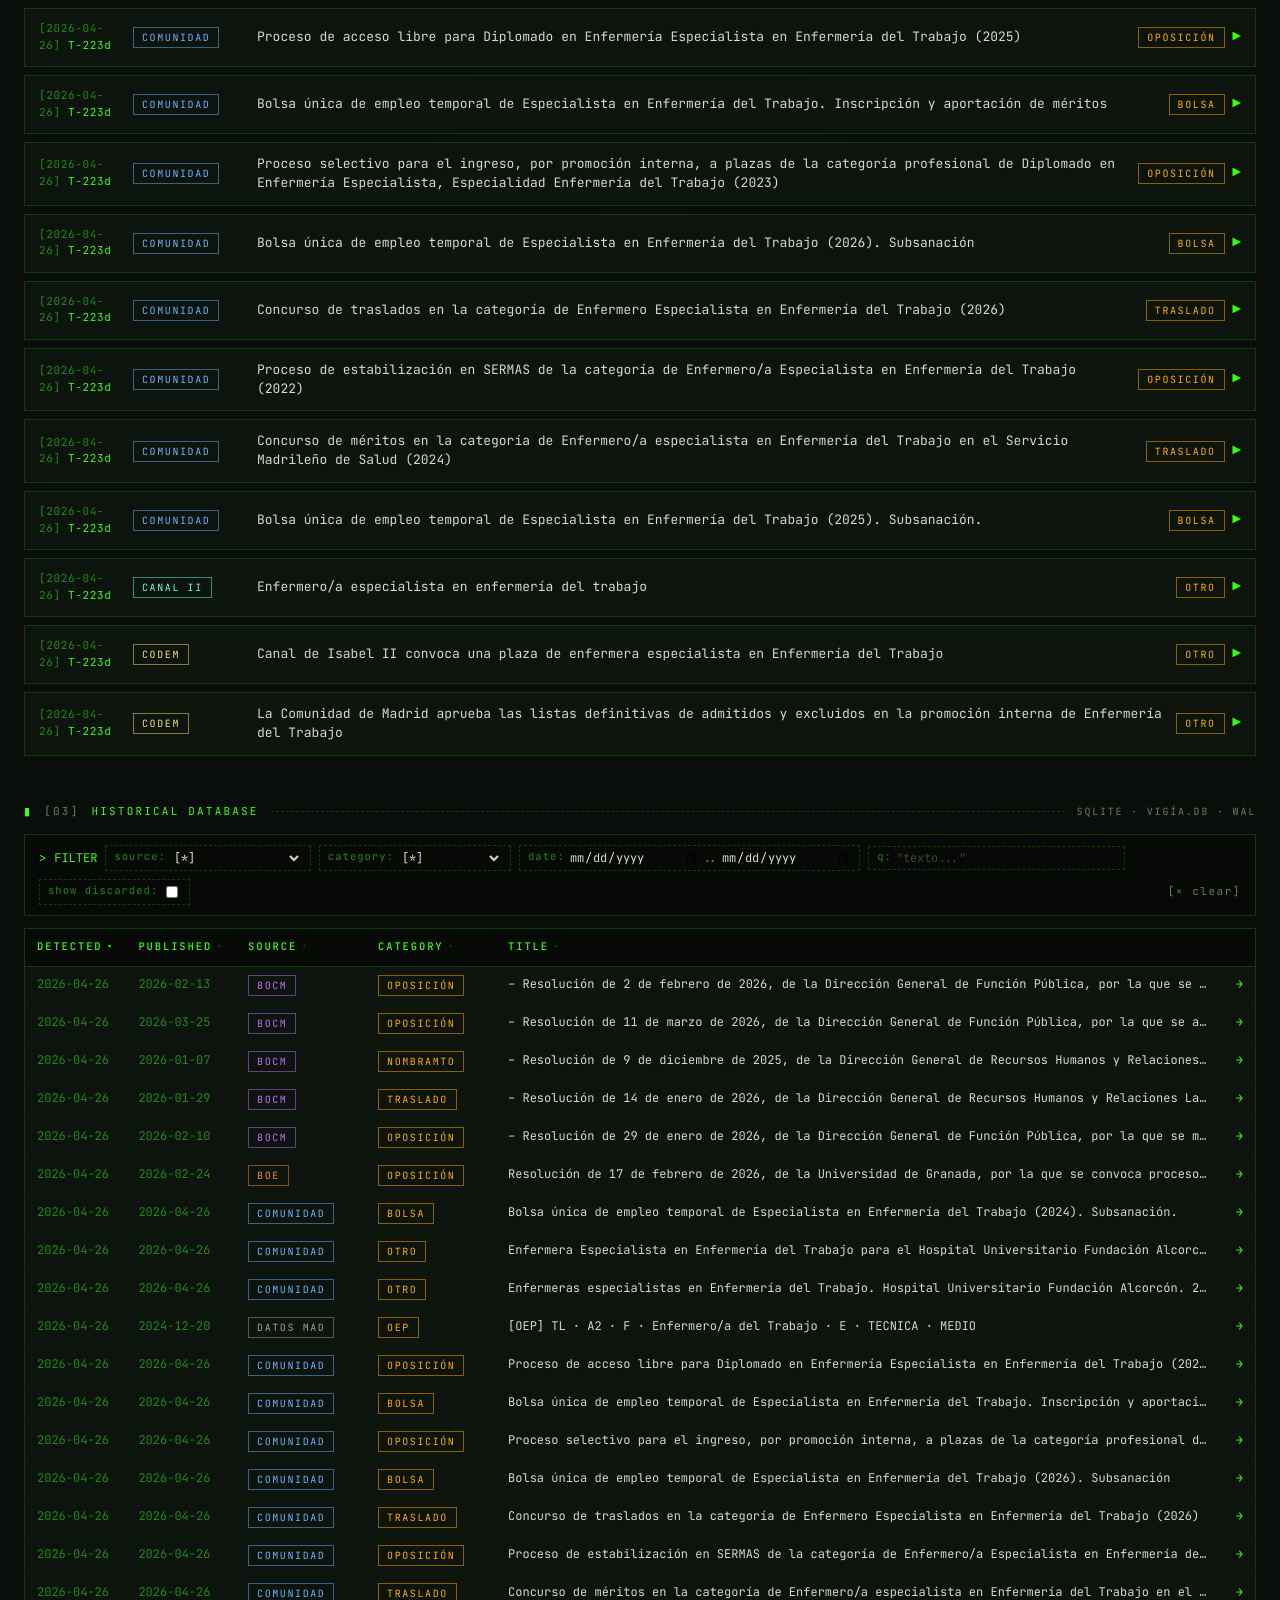
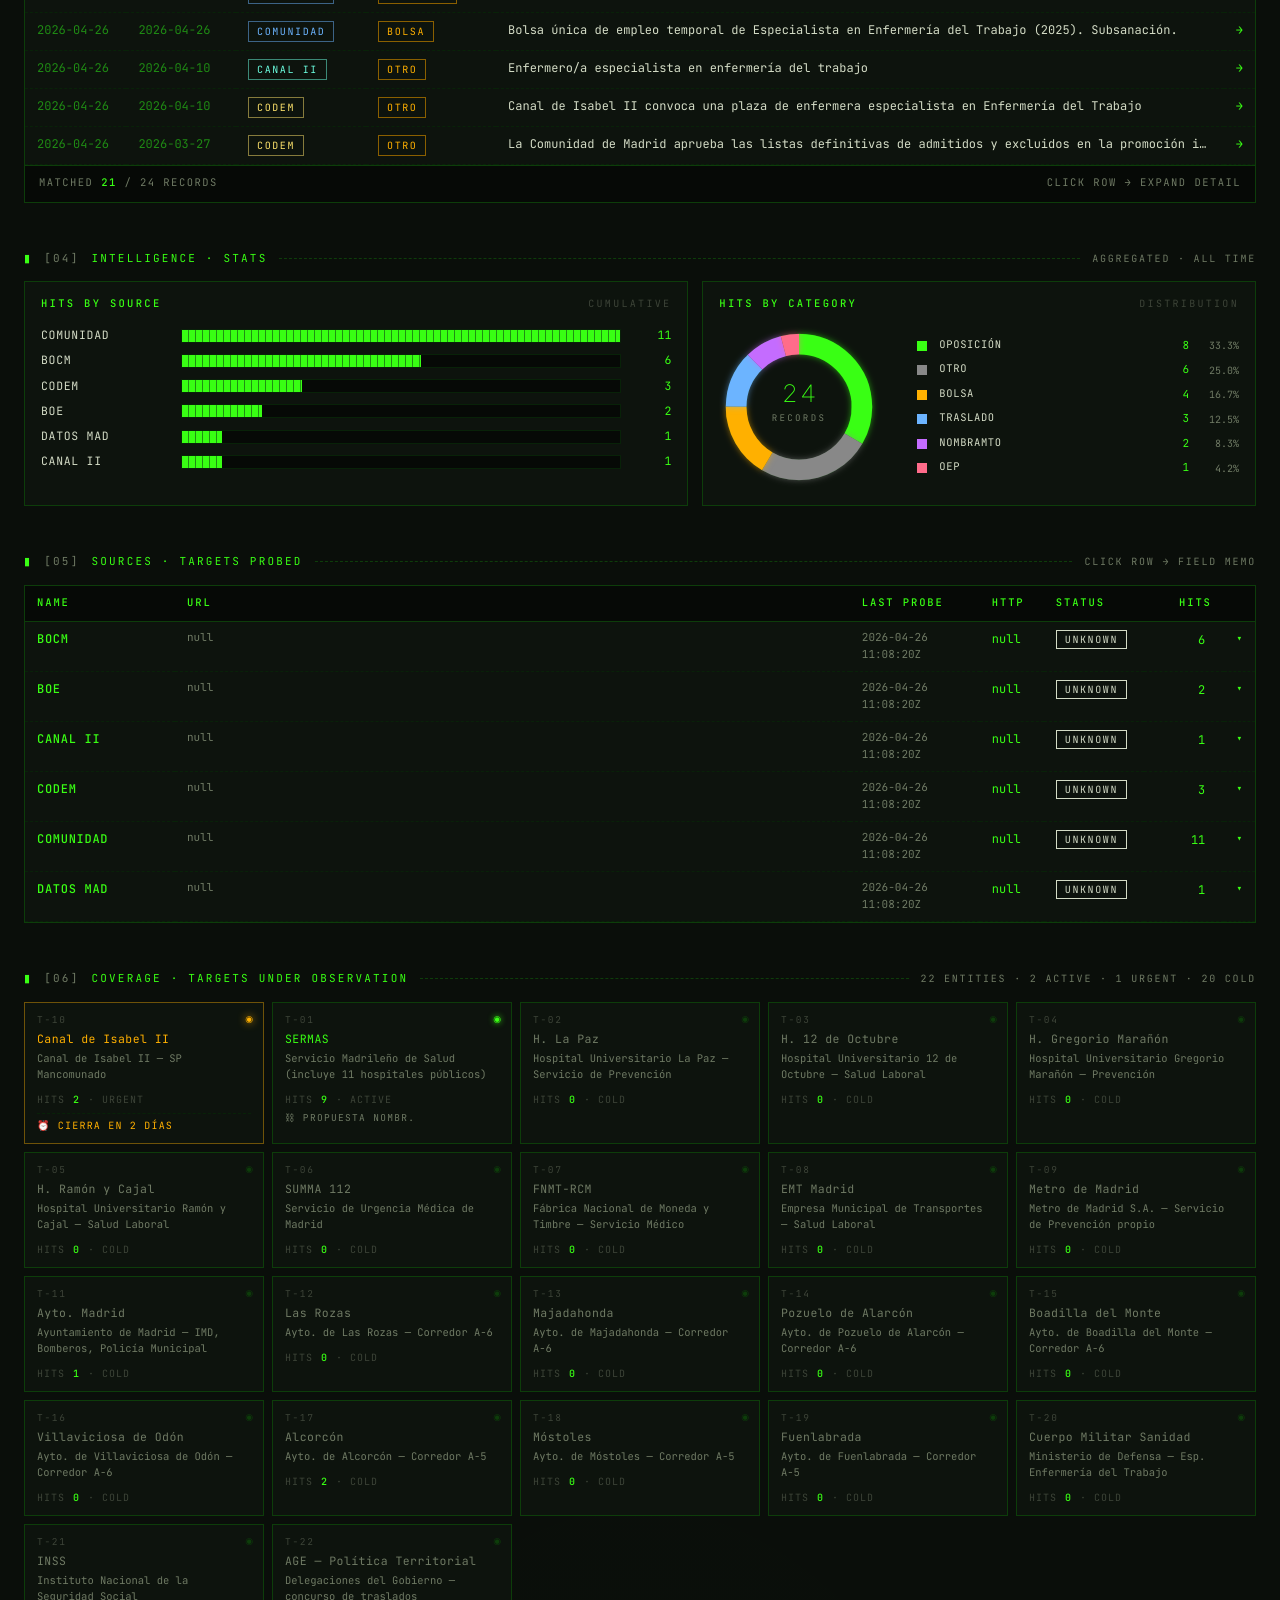
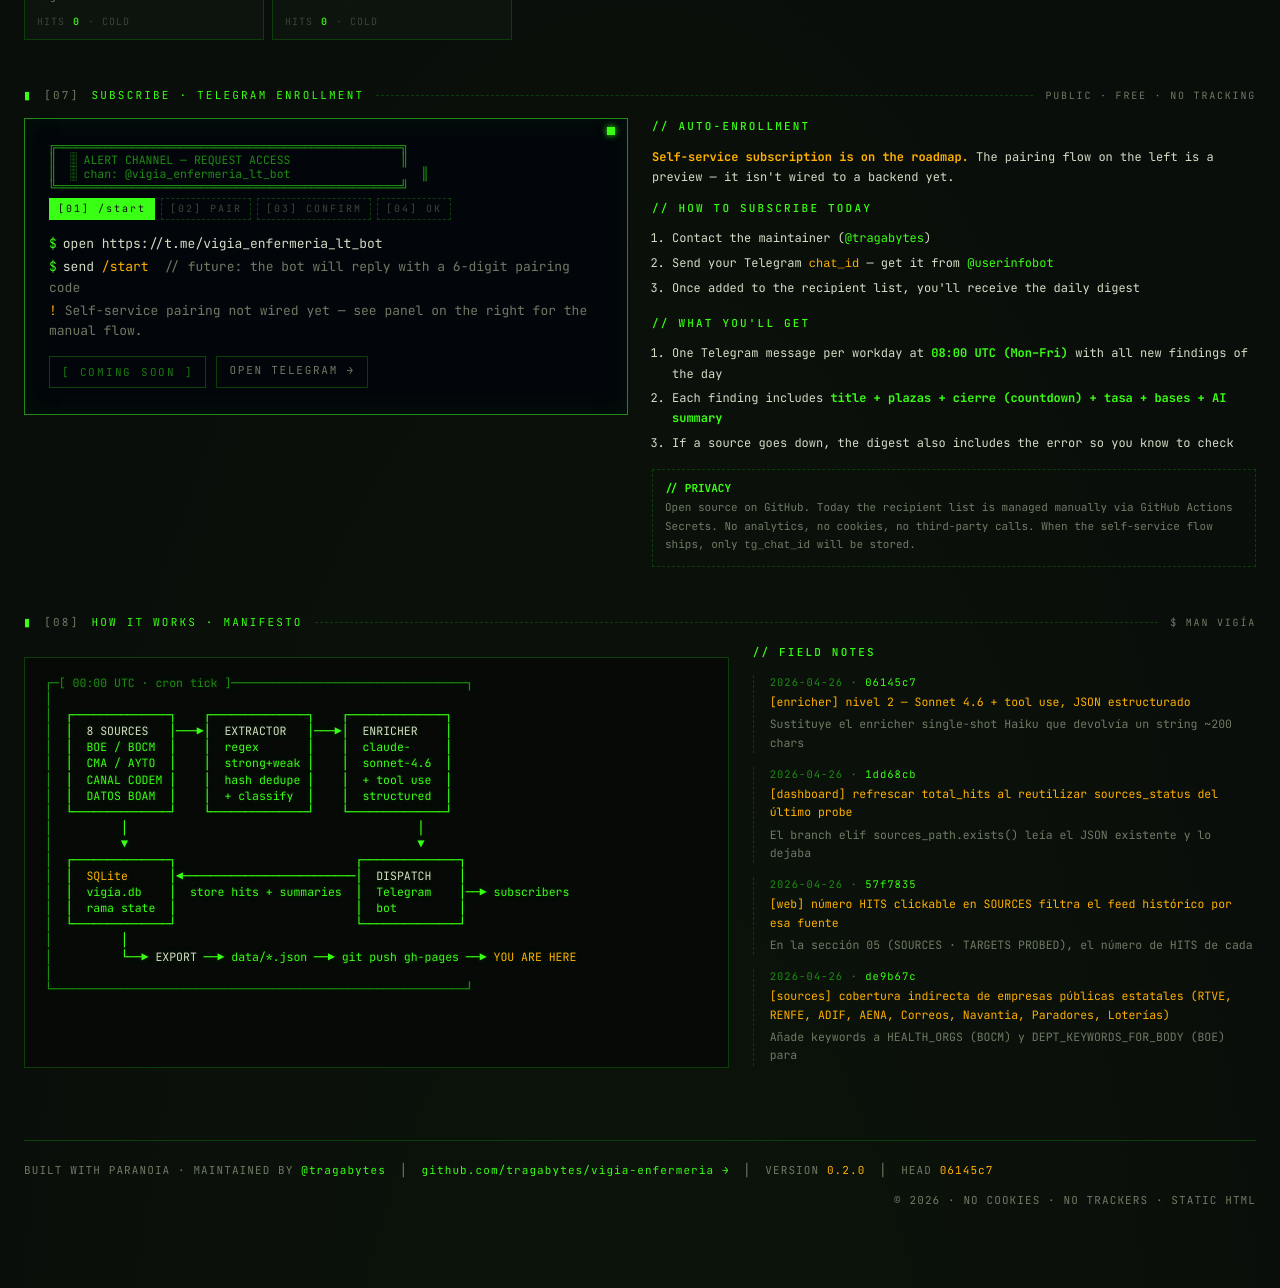
==== commit 85fad84f: "dashboard: maintenance 2026-04-26T11:08:22Z [skip ci]" ====
--- a/index.html
+++ b/index.html
@@ -142,7 +142,7 @@
           <h4>// WHAT YOU'LL GET</h4>
           <ol>
             <li>One Telegram message per workday at <b style="color:var(--phos)">08:00 UTC (Mon–Fri)</b> with all new findings of the day</li>
-            <li>Each finding includes <b style="color:var(--phos)">title + AI summary + source link</b></li>
+            <li>Each finding includes <b style="color:var(--phos)">title + plazas + cierre (countdown) + tasa + bases + AI summary</b></li>
             <li>If a source goes down, the digest also includes the error so you know to check</li>
           </ol>
           <div class="note">
@@ -187,6 +187,6 @@
     </div>
   </aside>
 
-  <script src="app.js?v=2"></script>
+  <script src="app.js?v=3"></script>
 </body>
 </html>
--- a/styles.css
+++ b/styles.css
@@ -194,8 +194,6 @@
 .hero .hero-meta .glyph { color: var(--phos); }
 .hero .hero-meta .v { color: var(--phos); }
 .hero .hero-meta .sep { color: var(--fg-faint); }
-.hero .hero-meta .right { margin-left: auto; color: var(--phos); display: inline-flex; gap: 8px; align-items: center; }
-.hero .hero-meta .right .dot { width: 7px; height: 7px; background: var(--phos); box-shadow: 0 0 8px var(--phos); display: inline-block; animation: pulse 2s infinite; }
 .hero h1.title {
   font-family: var(--mono);
   font-weight: 700;
@@ -510,6 +508,74 @@
 .expanded-row .e-title { color: var(--phos); font-size: 13px; line-height: 1.5; margin-bottom: 10px; }
 .expanded-row .e-summary { color: var(--fg); font-size: 12px; line-height: 1.6; margin-bottom: 12px; padding: 10px 12px; background: var(--bg); border-left: 2px solid var(--phos-dim); }
 .expanded-row .e-actions { display: flex; gap: 10px; flex-wrap: wrap; }
+.expanded-row .e-aux-row {
+  display: flex; flex-wrap: wrap; gap: 8px 18px;
+  margin: 0 0 12px 0;
+  font-size: 10.5px; letter-spacing: 0.1em;
+  color: var(--fg-dim);
+}
+.expanded-row .e-aux b { color: var(--phos-dim); font-weight: 500; margin-right: 4px; }
+.expanded-row .e-aux.e-discarded { color: var(--amber); }
+.expanded-row .e-aux.e-discarded b { color: var(--amber); }
+
+/* =========================================================================
+   Enricher v2 — chips de campos estructurados (proceso/plazas/deadline/tasa)
+   ========================================================================= */
+.chips {
+  display: flex; flex-wrap: wrap; gap: 6px;
+  margin: 0 0 12px 0;
+}
+.expanded-row .chips { margin-bottom: 10px; }
+.chip {
+  display: inline-block;
+  font-family: var(--mono);
+  font-size: 10px;
+  letter-spacing: 0.12em;
+  padding: 3px 8px;
+  border: 1px solid var(--phos-fade);
+  background: var(--bg-well);
+  color: var(--phos-dim);
+  text-transform: uppercase;
+}
+.chip-pt { color: var(--phos); border-color: var(--phos-dim); }
+.chip-plz { color: #6cb4ff; border-color: color-mix(in oklab, #6cb4ff 40%, transparent); }
+.chip-eur { color: var(--amber); border-color: var(--amber-dim); }
+.chip-fase { color: #c46cff; border-color: color-mix(in oklab, #c46cff 40%, transparent); }
+.chip-dl { color: var(--phos-dim); border-color: var(--phos-fade); }
+.chip-dl-open { color: var(--phos); border-color: var(--phos-dim); }
+.chip-dl-urgent {
+  color: var(--amber);
+  border-color: var(--amber);
+  text-shadow: 0 0 6px color-mix(in oklab, var(--amber) 50%, transparent);
+}
+.chip-dl-closed { color: var(--fg-faint); border-color: var(--phos-ghost); text-decoration: line-through; }
+.chip-discard {
+  color: #ff6c8a;
+  border-color: color-mix(in oklab, #ff6c8a 40%, transparent);
+  background: color-mix(in oklab, #ff6c8a 10%, var(--bg-well));
+}
+
+/* Card descartada por el enricher: opaca para indicar que es ruido */
+.card.card-discarded { opacity: 0.55; border-style: dashed; }
+.card.card-discarded:hover { opacity: 0.9; }
+
+/* Línea destacada para el next_action en la card */
+.card .meta-grid .next-action {
+  grid-column: 1 / -1;
+  color: var(--amber);
+  font-size: 11.5px;
+  letter-spacing: 0.04em;
+  border-top: 1px dashed var(--phos-ghost);
+  padding-top: 8px; margin-top: 4px;
+}
+
+/* Toggle "show discarded" en el cmdbar */
+.cmdbar .toggle-seg input[type="checkbox"] {
+  accent-color: var(--phos);
+  width: 12px; height: 12px;
+  cursor: pointer;
+}
+.cmdbar .toggle-seg label { cursor: pointer; }
 
 .tbl-foot {
   display: flex; align-items: center; gap: 14px;
@@ -586,6 +652,21 @@
 .sources-tbl td.col-code { width: 64px; color: var(--phos); }
 .sources-tbl td.col-status { width: 100px; }
 .sources-tbl td.col-hits { width: 80px; text-align: right; color: var(--phos); font-variant-numeric: tabular-nums; }
+.sources-tbl .hits-link {
+  background: transparent;
+  border: 1px solid transparent;
+  color: var(--phos);
+  font: inherit;
+  padding: 0 6px;
+  cursor: pointer;
+  letter-spacing: 0;
+}
+.sources-tbl .hits-link:hover,
+.sources-tbl .hits-link:focus-visible {
+  border-color: var(--phos-dim);
+  background: rgba(57, 255, 20, 0.06);
+  outline: none;
+}
 .sources-tbl td.col-probe { width: 130px; color: var(--fg-dim); font-size: 11px; }
 .status-pill {
   display: inline-block;
@@ -647,8 +728,11 @@
   animation: pulse 2.4s infinite;
 }
 .target.cold::before { color: var(--phos-fade); animation: none; text-shadow: none; }
+.target.urgent::before { color: var(--amber); text-shadow: 0 0 8px var(--amber); }
+.target.urgent { border-color: color-mix(in oklab, var(--amber) 40%, transparent); }
 .target .id { color: var(--fg-faint); font-size: 9.5px; letter-spacing: 0.18em; }
 .target .name { color: var(--phos); letter-spacing: 0.04em; }
+.target.urgent .name { color: var(--amber); }
 .target .desc { color: var(--fg-dim); font-size: 10.5px; }
 .target .stat {
   display: flex; gap: 8px; font-size: 10px;
@@ -656,6 +740,17 @@
 }
 .target .stat b { color: var(--phos); font-weight: 500; }
 .target.cold .name { color: var(--fg-dim); }
+.target .countdown {
+  font-size: 10px; letter-spacing: 0.12em;
+  color: var(--phos-dim);
+  border-top: 1px dashed var(--phos-ghost);
+  padding-top: 4px; margin-top: 2px;
+}
+.target.urgent .countdown { color: var(--amber); }
+.target .phase {
+  font-size: 9.5px; letter-spacing: 0.14em;
+  color: var(--fg-dim);
+}
 
 /* =========================================================================
    Section 7: Subscribe Terminal
@@ -834,21 +929,89 @@
   .subscribe-wrap { grid-template-columns: 1fr; }
   .howitworks { grid-template-columns: 1fr; }
   .card .head {
-    grid-template-columns: 1fr 1fr 24px;
+    grid-template-columns: 1fr auto;
     grid-template-areas:
-      "ts ts chev"
-      "src cat chev"
-      "title title title";
-    gap: 8px;
+      "ts chev"
+      "src src"
+      "cat cat"
+      "title title";
+    gap: 6px;
   }
   .card .head .ts { grid-area: ts; }
-  .card .head .badge.src { grid-area: src; }
-  .card .head .badge.cat { grid-area: cat; }
+  .card .head .badge.src { grid-area: src; justify-self: start; }
+  .card .head .badge.cat { grid-area: cat; justify-self: start; }
   .card .head .title { grid-area: title; -webkit-line-clamp: 3; }
   .card .head .chev { grid-area: chev; }
+  /* En pantallas estrechas, "AYUNTAMIENTO MADRID" o "COMUNIDAD" se cortaban
+     por el letter-spacing y los 110px reservados. Aflojamos el badge para
+     que entre cualquier label sin truncado. */
+  .card .head .badge {
+    font-size: 9px;
+    letter-spacing: 0.1em;
+    padding: 2px 6px;
+  }
+
   table.term td.col-cat { display: none; }
+
+  /* Cmdbar: cada filtro en su propia línea (ancho completo). El filtro
+     date: tenía dos inputs de 130px hardcoded en el JS que sumaban 260px
+     y desbordaban; los reducimos vía !important sin tocar el inline. */
   .cmdbar { gap: 6px; }
-  .cmdbar .seg input.q { width: 140px; }
+  .cmdbar .seg { width: 100%; flex-wrap: wrap; }
+  .cmdbar .seg input.q { flex: 1 1 auto; min-width: 0; width: auto; }
+  .cmdbar .seg input[type="date"] { width: 110px !important; min-width: 0; }
+  .cmdbar .clear { margin-left: 0; }
+
+  /* ----- Mobile: secciones colapsables ----------------------------------
+     Cada <section> tiene un .section-title clickable que pliega el resto
+     del contenido bajo demanda. Útil cuando la página es muy larga.
+  ----------------------------------------------------------------------- */
+  .shell > section .section-title { cursor: pointer; user-select: none; }
+  .shell > section .section-title::after {
+    content: '▾';
+    margin-left: auto;
+    color: var(--phos);
+    font-size: 14px;
+    transition: transform .2s;
+  }
+  .shell > section.collapsed .section-title::after { transform: rotate(-90deg); }
+  .shell > section.collapsed > *:not(.section-title) {
+    display: none;
+  }
+
+  /* ----- Mobile: animación glitch al entrar en viewport ----------------
+     Las secciones nacen con .pre-glitch (invisible y sin pointer-events).
+     Cuando el IntersectionObserver les pone .glitch-in, disparamos un
+     keyframe corto que simula interferencia de CRT (offset horizontal +
+     leve hue-shift). Solo en móvil para no saturar el desktop.
+  ----------------------------------------------------------------------- */
+  .shell > section.pre-glitch { opacity: 0; pointer-events: none; }
+  .shell > section.glitch-in {
+    animation: section-glitch 700ms steps(8, end) both;
+  }
+  @keyframes section-glitch {
+    0%   { opacity: 0; transform: translateX(-3px); filter: hue-rotate(120deg) brightness(1.4); clip-path: inset(40% 0 40% 0); }
+    20%  { opacity: 0.55; transform: translateX(2px); filter: hue-rotate(0deg) brightness(1.1); clip-path: inset(10% 0 60% 0); }
+    40%  { opacity: 0.85; transform: translateX(-1px); filter: hue-rotate(15deg); clip-path: inset(0 0 0 0); }
+    60%  { opacity: 0.95; transform: translateX(1px); filter: none; }
+    100% { opacity: 1; transform: translateX(0); filter: none; clip-path: inset(0 0 0 0); }
+  }
+}
+
+/* Donut: cuando JS cambia el dasharray de "0 C" al valor final, esta
+   transición dibuja el sweep. Las bars usan el transition que ya tiene
+   .bar-row .fill (width: 0 → target). Fuera del @media porque solo se
+   activa cuando JS modifica el atributo (en móvil); en desktop el
+   render arranca con el dasharray final, así que no hay transición. */
+#donut circle[data-target-dasharray] {
+  transition: stroke-dasharray 0.9s cubic-bezier(.2, .7, .2, 1);
+}
+
+/* Reduce motion: respetar preferencias del usuario */
+@media (prefers-reduced-motion: reduce) {
+  .shell > section.glitch-in { animation: none; }
+  .bar-row .fill { transition: none; }
+  #donut circle[data-target-dasharray] { transition: none; }
 }
 
 /* High-density (toggle) */
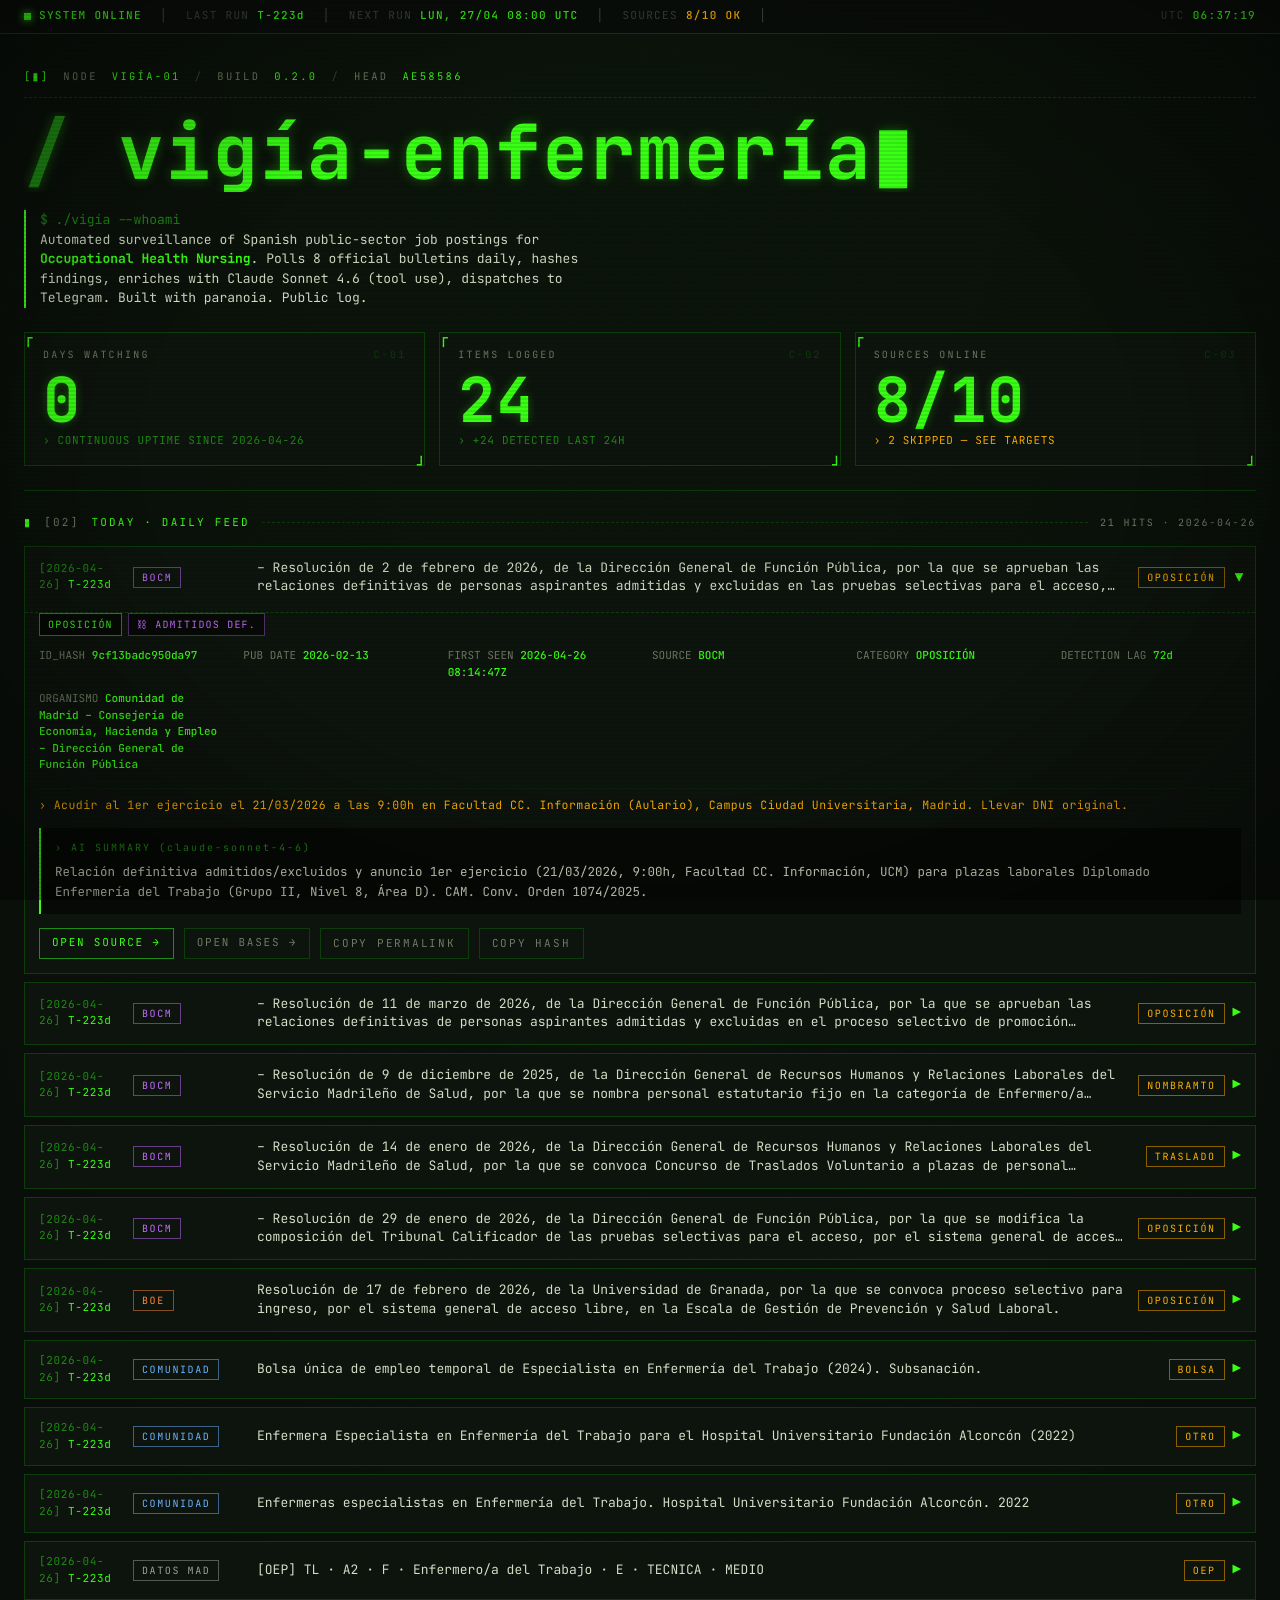
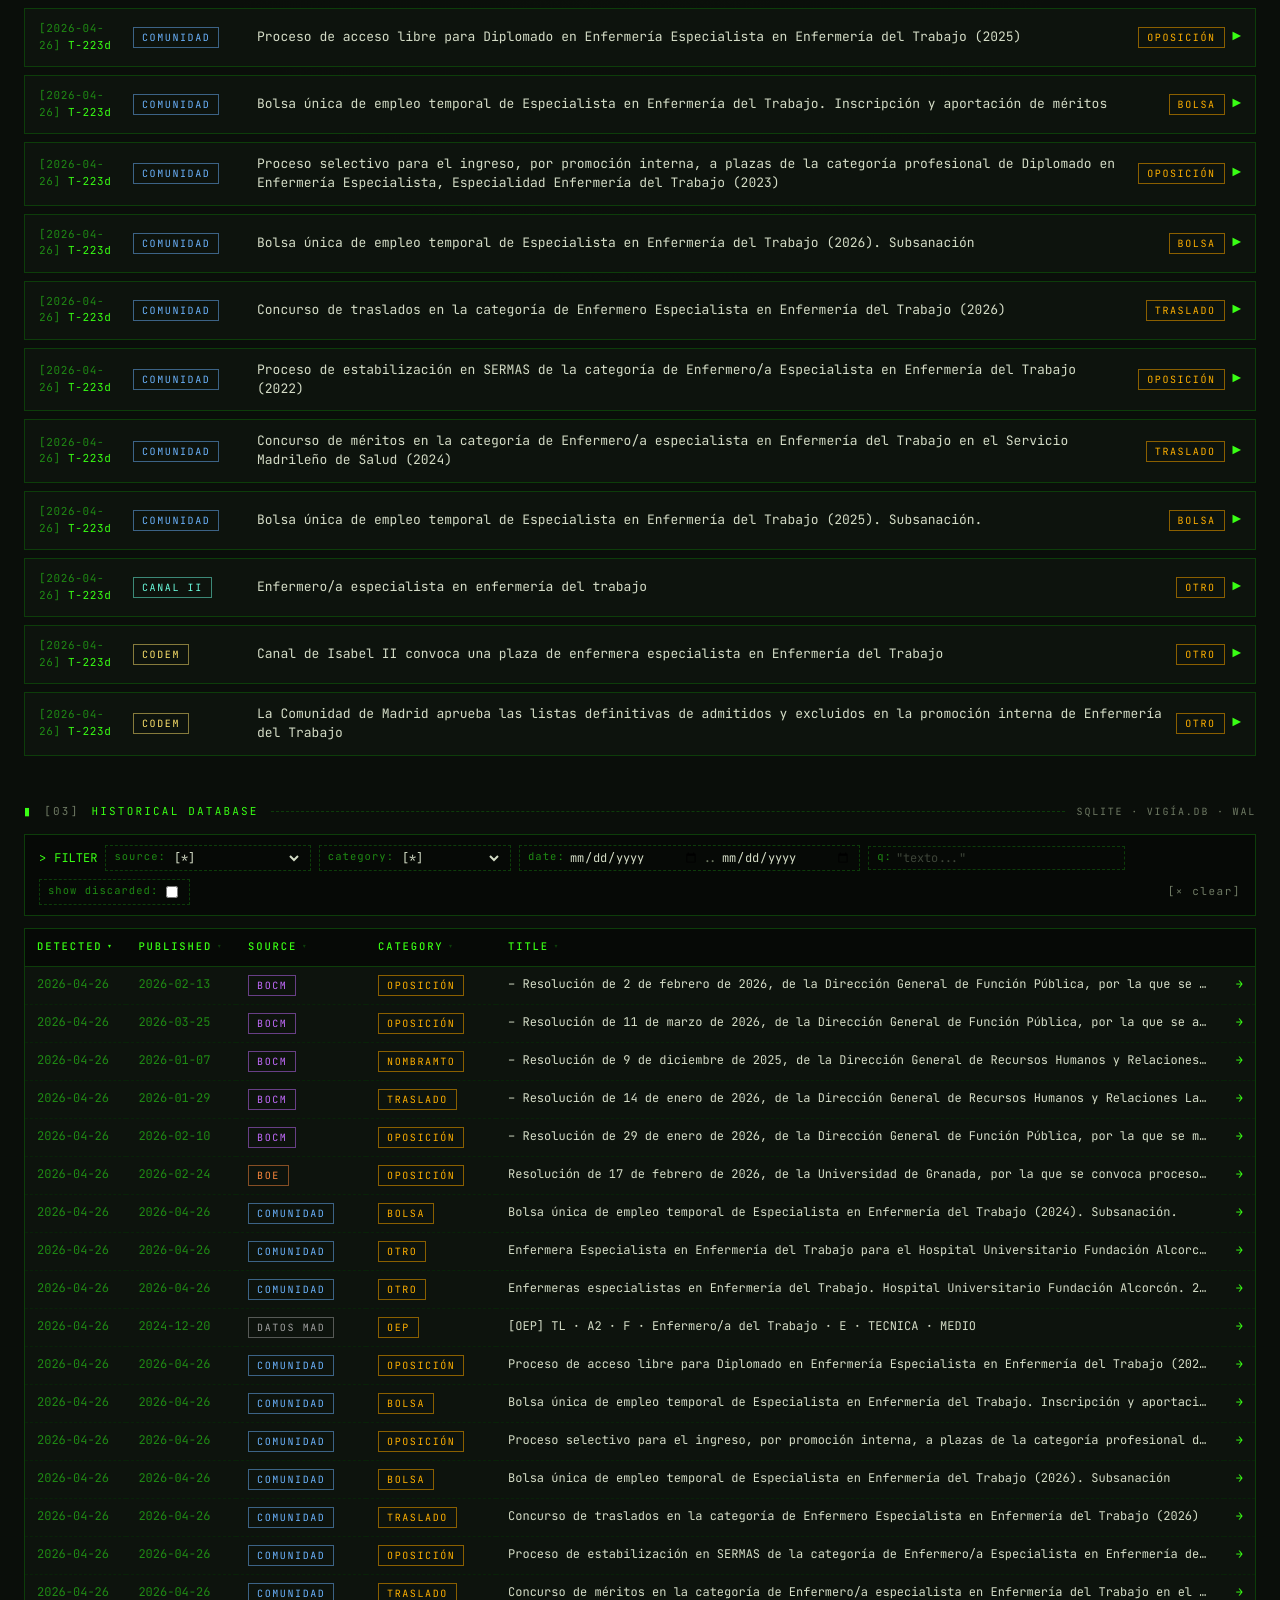
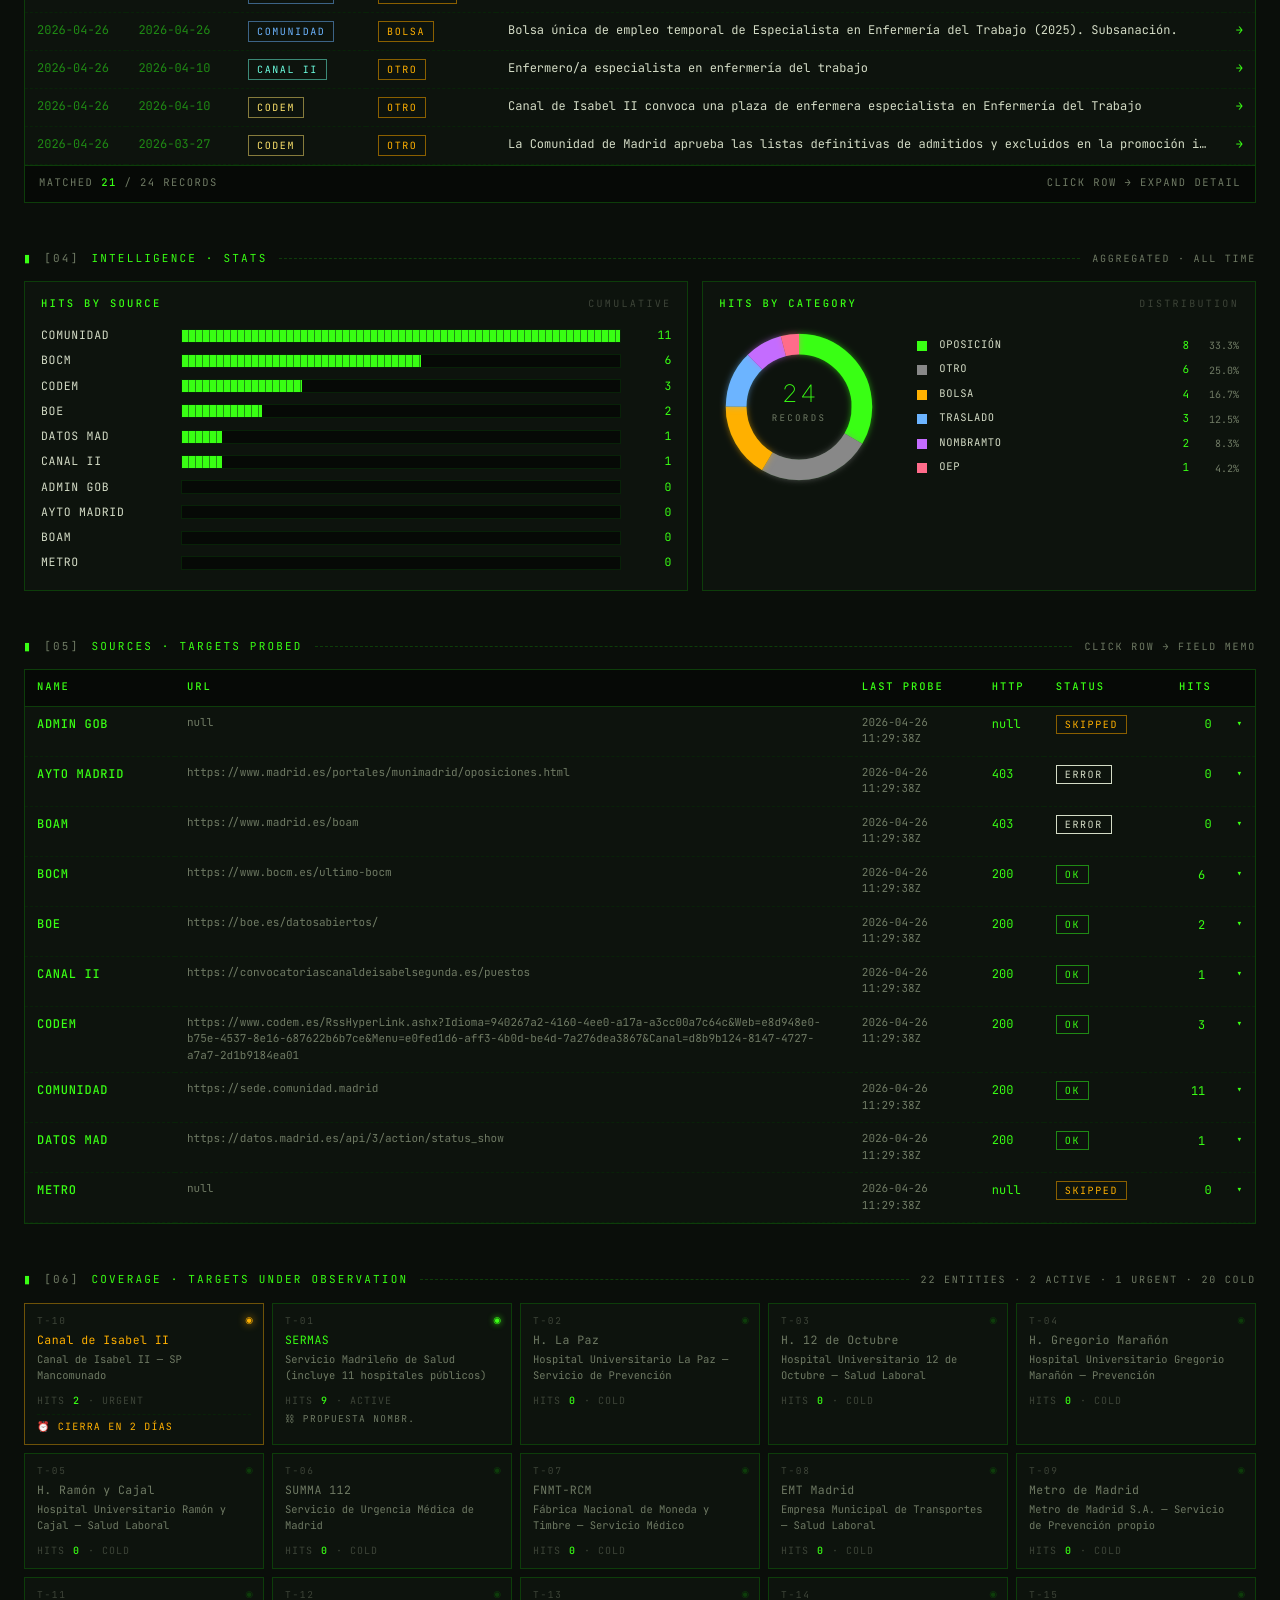
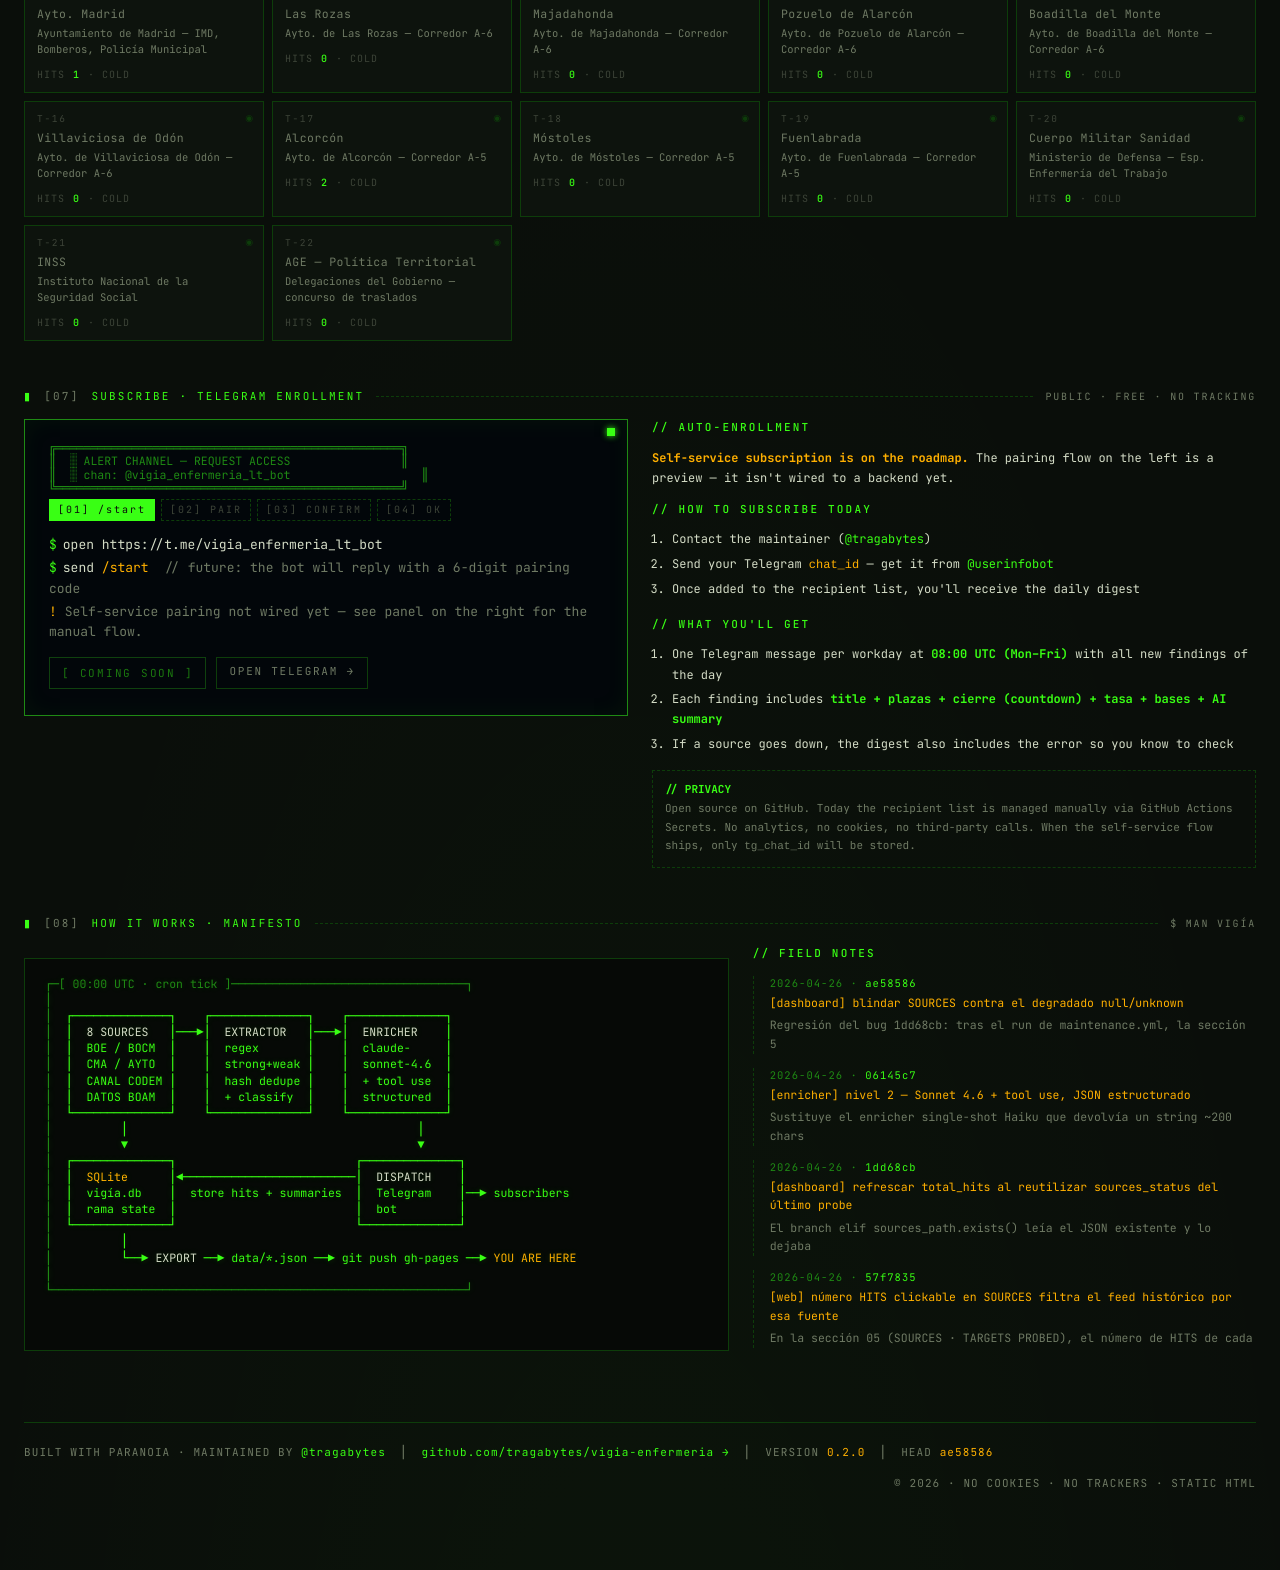
==== commit 391a7a72: "dashboard: 2026-04-26T11:29:41Z [skip ci]" ====
--- a/index.html
+++ b/index.html
@@ -187,6 +187,6 @@
     </div>
   </aside>
 
-  <script src="app.js?v=3"></script>
+  <script src="app.js?v=4"></script>
 </body>
 </html>
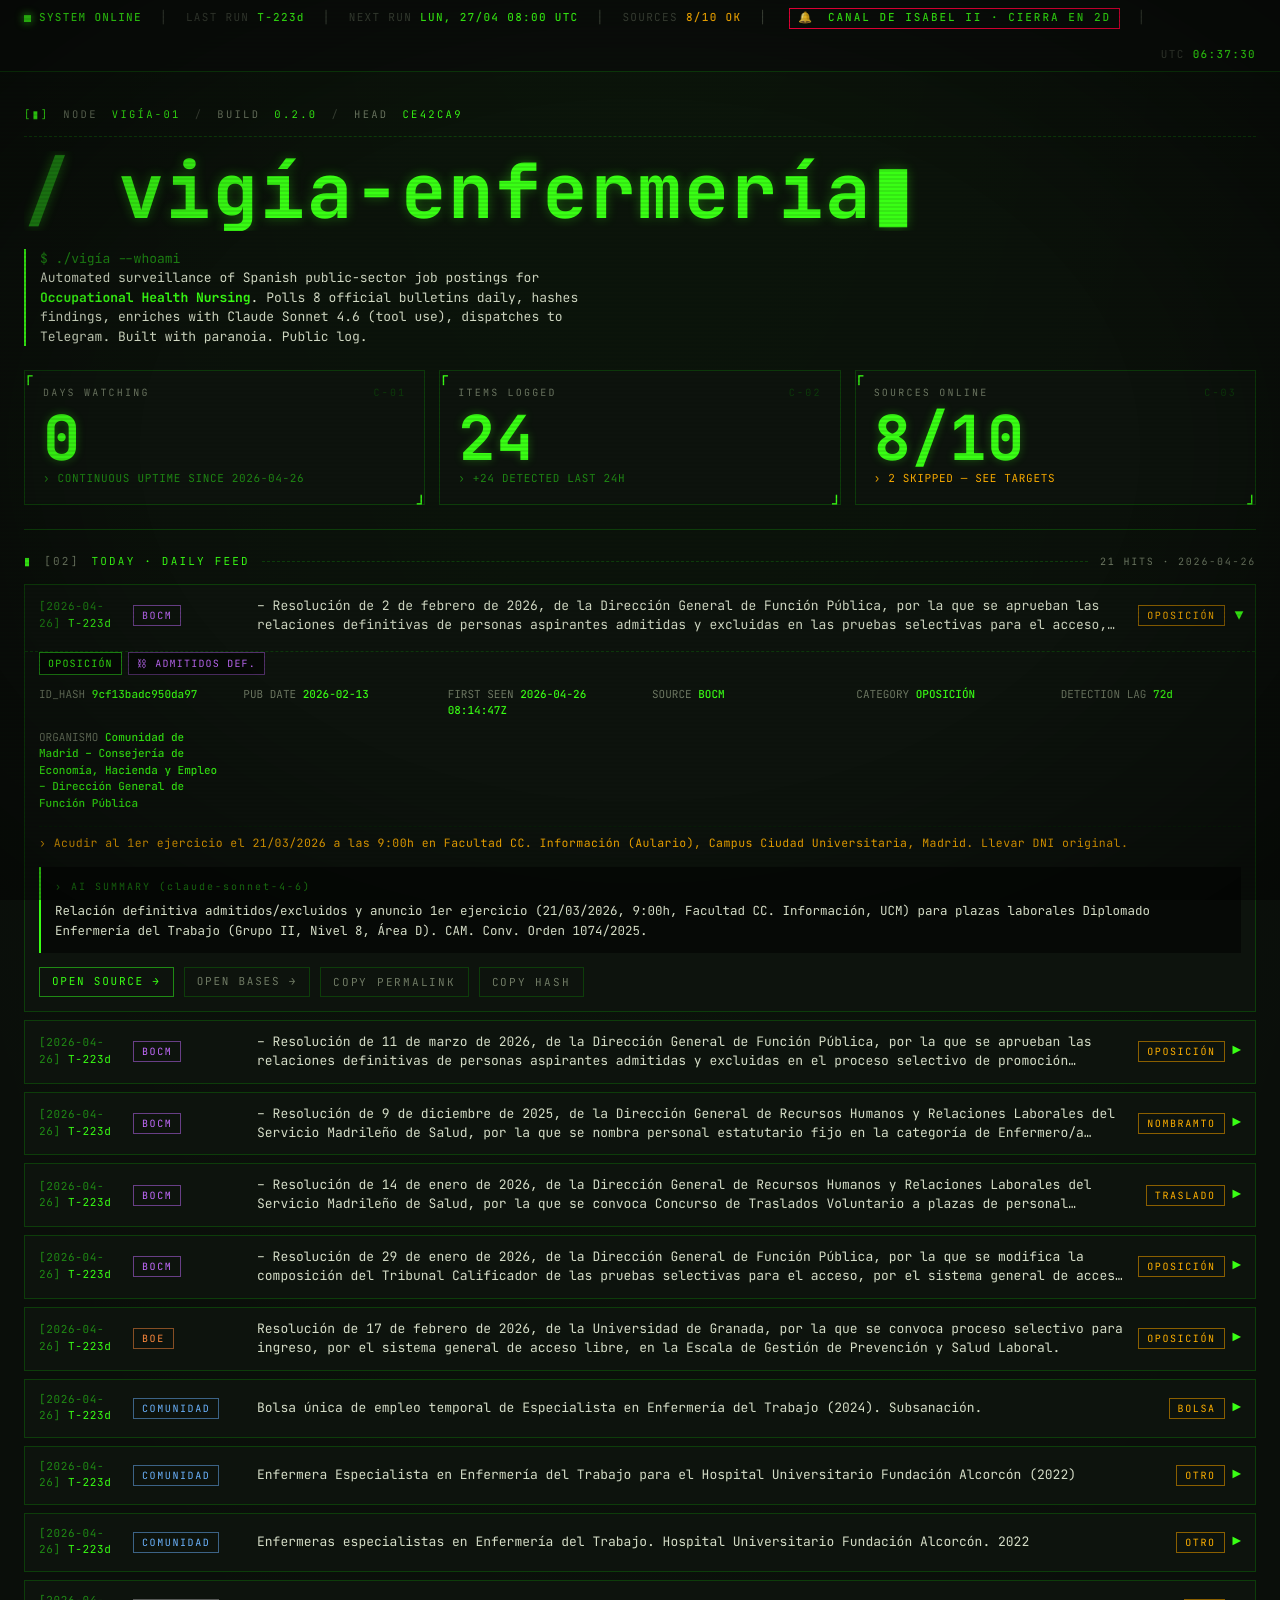
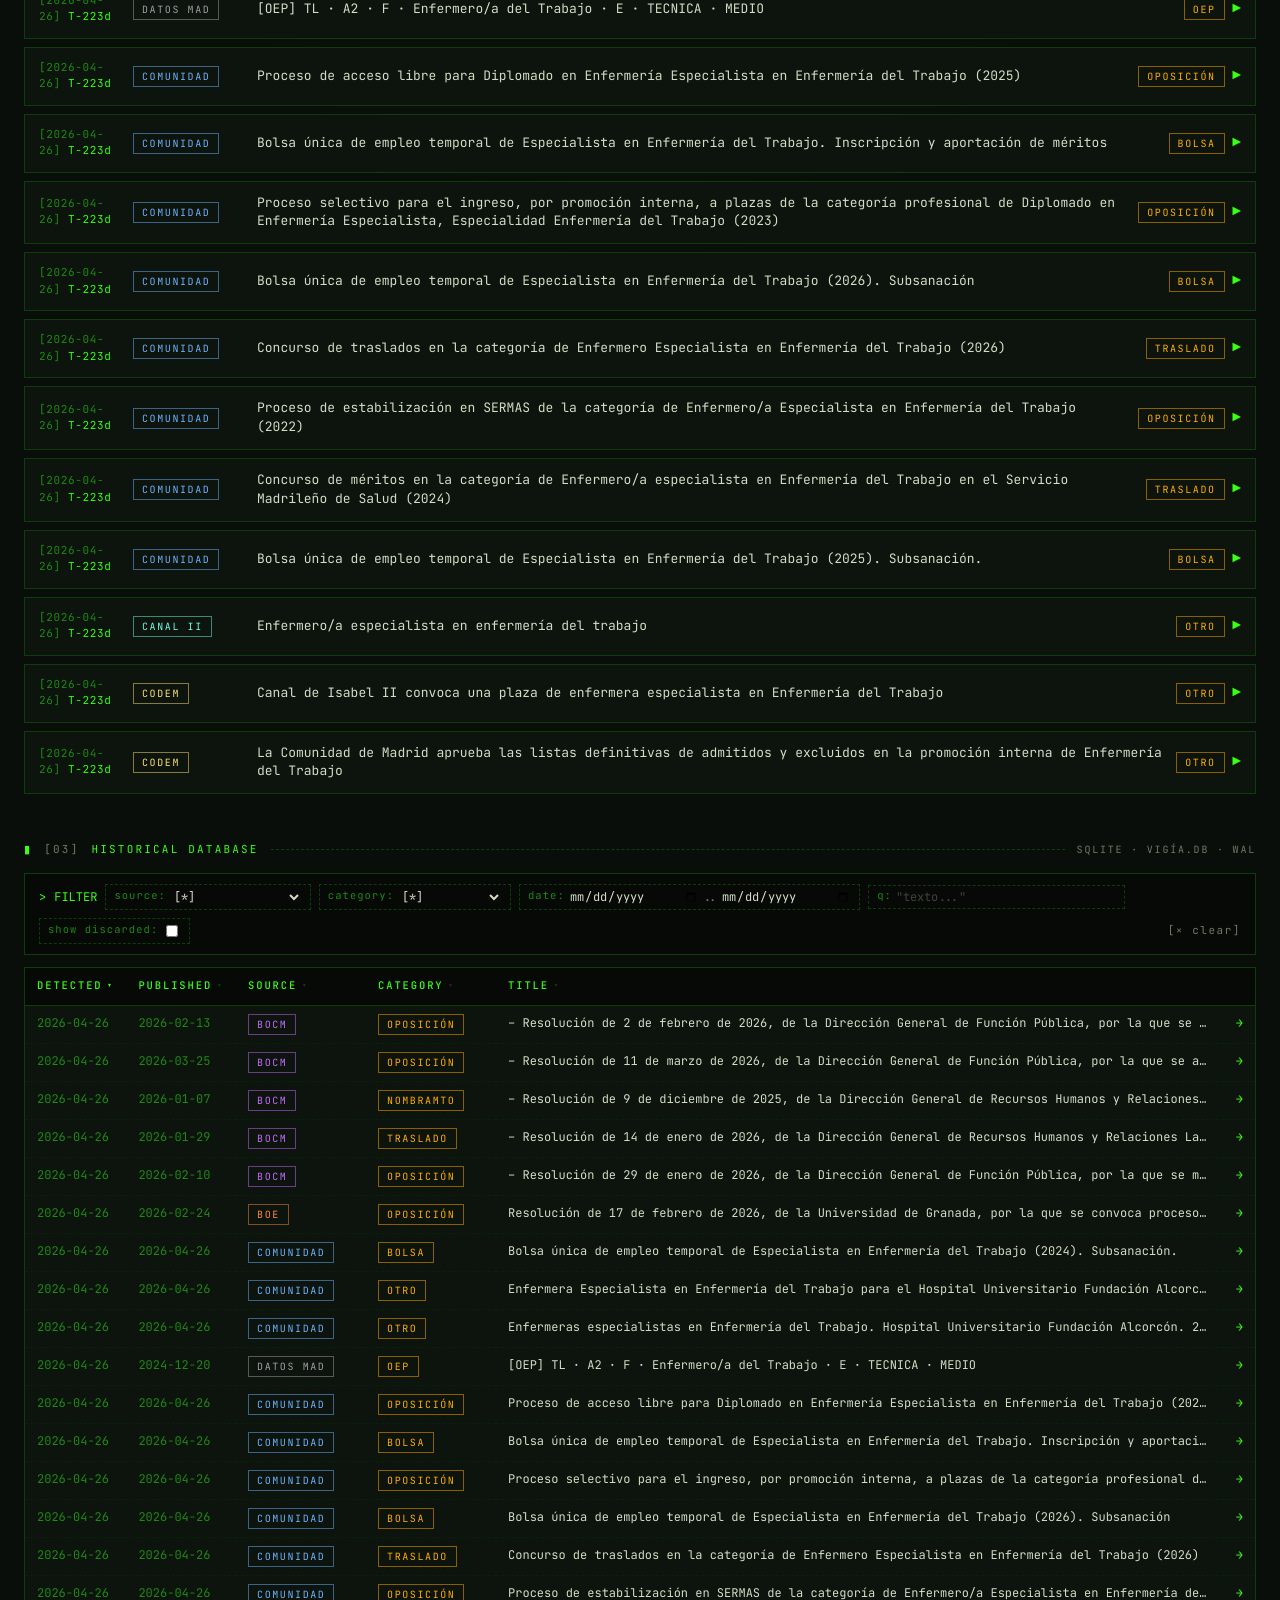
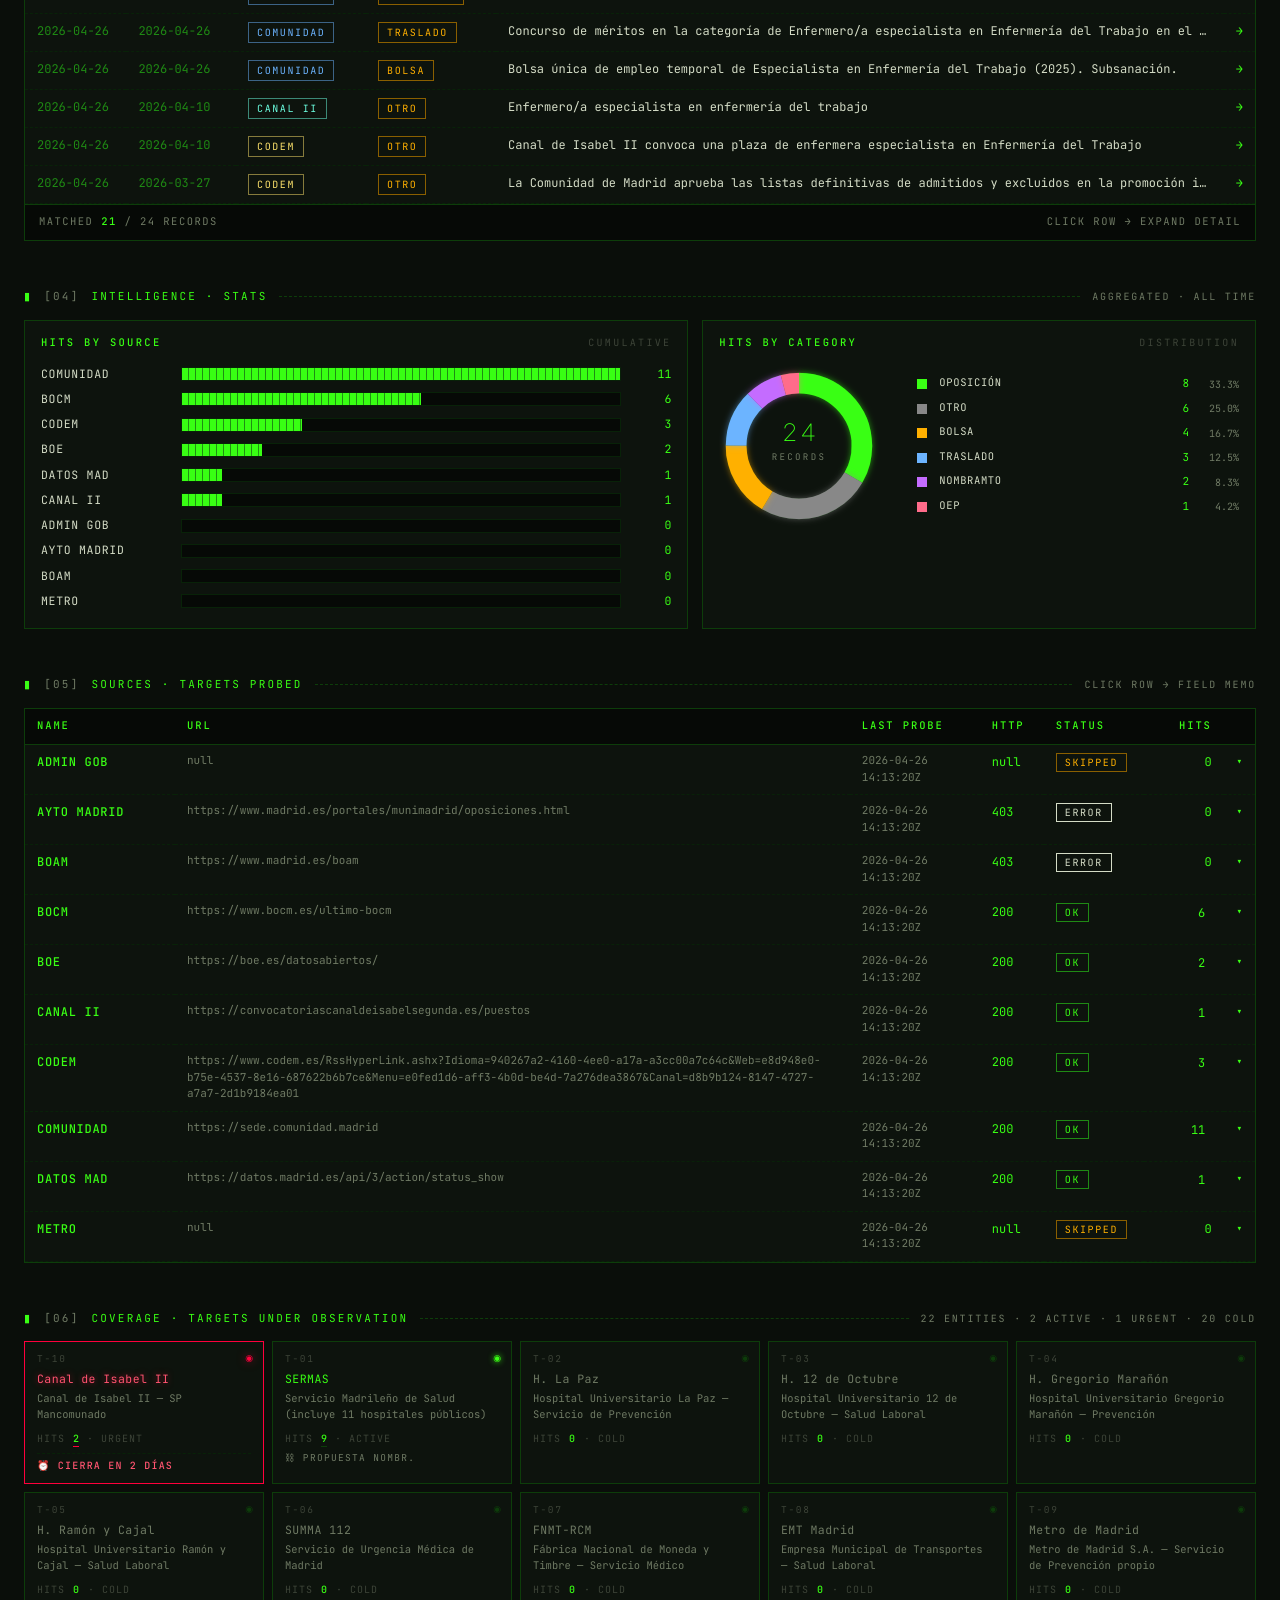
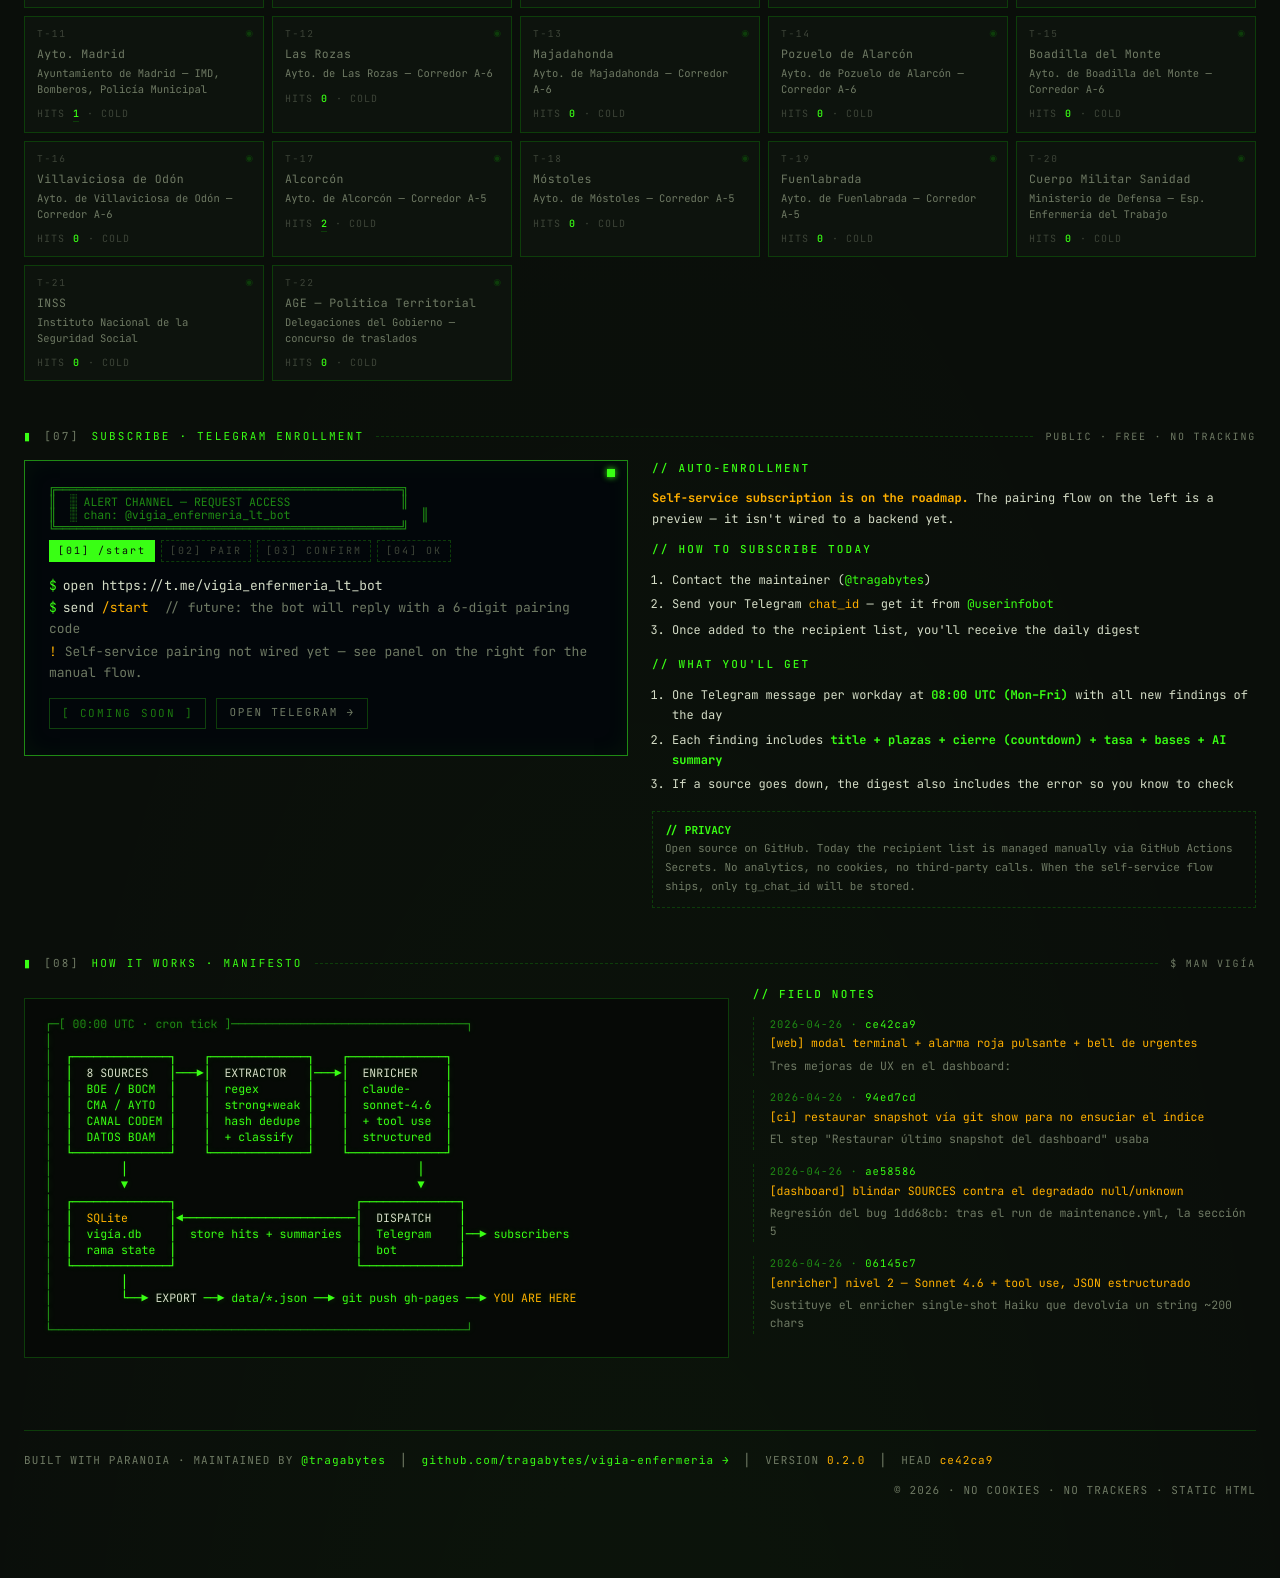
==== commit 64698b68: "dashboard: 2026-04-26T14:13:21Z [skip ci]" ====
--- a/index.html
+++ b/index.html
@@ -173,6 +173,28 @@
     <footer class="foot" id="footer"></footer>
   </main>
 
+  <!-- ===== TERMINAL MODAL =============================================
+       Diálogo nativo (<dialog>) que se abre al pinchar HITS en SOURCES o
+       en WATCHLIST. Reutiliza cardHTML() para mostrar los items que
+       matchean el filtro. ESC y click en el backdrop cierran. En móvil
+       se convierte en sheet a casi pantalla completa. -->
+  <dialog class="term-modal" id="term-modal" aria-labelledby="term-modal-title">
+    <div class="term-modal-frame">
+      <header class="term-modal-head">
+        <span class="corner left">┌─</span>
+        <span class="term-modal-title" id="term-modal-title">—</span>
+        <span class="term-modal-meta" id="term-modal-meta"></span>
+        <button class="term-modal-close" type="button" aria-label="Close">[ × ]</button>
+        <span class="corner right">─┐</span>
+      </header>
+      <div class="term-modal-body" id="term-modal-body"></div>
+      <footer class="term-modal-foot">
+        <span class="hint">› ESC or click outside to close</span>
+        <span class="bracket">└─────────────────────────────────────────────────────────────────────┘</span>
+      </footer>
+    </div>
+  </dialog>
+
   <!-- ===== TWEAKS PANEL ================================================ -->
   <aside class="tweaks" id="tweaks">
     <header>
@@ -187,6 +209,6 @@
     </div>
   </aside>
 
-  <script src="app.js?v=4"></script>
+  <script src="app.js?v=5"></script>
 </body>
 </html>
--- a/styles.css
+++ b/styles.css
@@ -22,6 +22,10 @@
   --amber-dim:    #8a5f00;
   --red:          #ff3344;
   --red-dim:      #8a1c24;
+  --alarm-red:        #ff003c;
+  --alarm-red-bright: #ff5470;
+  --alarm-red-glow:   rgba(255, 0, 60, 0.55);
+  --alarm-red-bg:     rgba(255, 0, 60, 0.18);
 
   --fg:           #d4dcc6;
   --fg-dim:       #6f7a64;
@@ -728,11 +732,9 @@
   animation: pulse 2.4s infinite;
 }
 .target.cold::before { color: var(--phos-fade); animation: none; text-shadow: none; }
-.target.urgent::before { color: var(--amber); text-shadow: 0 0 8px var(--amber); }
-.target.urgent { border-color: color-mix(in oklab, var(--amber) 40%, transparent); }
+.target.urgent::before { color: var(--alarm-red); text-shadow: 0 0 10px var(--alarm-red-glow); animation: alarmDot 1.6s ease-in-out infinite; }
 .target .id { color: var(--fg-faint); font-size: 9.5px; letter-spacing: 0.18em; }
 .target .name { color: var(--phos); letter-spacing: 0.04em; }
-.target.urgent .name { color: var(--amber); }
 .target .desc { color: var(--fg-dim); font-size: 10.5px; }
 .target .stat {
   display: flex; gap: 8px; font-size: 10px;
@@ -746,10 +748,204 @@
   border-top: 1px dashed var(--phos-ghost);
   padding-top: 4px; margin-top: 2px;
 }
-.target.urgent .countdown { color: var(--amber); }
 .target .phase {
   font-size: 9.5px; letter-spacing: 0.14em;
   color: var(--fg-dim);
+}
+/* Hits clickable en watchlist (mismo patrón que en SOURCES) */
+.target .stat .hits-link {
+  display: inline; padding: 0; margin: 0;
+  font: inherit; color: inherit; background: transparent;
+  border: 0; border-bottom: 1px dashed var(--phos-fade);
+  cursor: pointer;
+}
+.target .stat .hits-link:hover,
+.target .stat .hits-link:focus { color: var(--phos); border-bottom-color: var(--phos); outline: none; }
+
+/* ===== Alarma roja: tile urgente del watchlist =========================
+   Pulso simultáneo del fondo + borde sin tocar el color del texto.
+   Texto se mantiene a 100% de contraste por encima del bg pulsante.
+   ===================================================================== */
+.target.urgent {
+  border-color: var(--alarm-red);
+  animation: alarmTile 1.6s ease-in-out infinite;
+  position: relative;
+}
+.target.urgent .name { color: var(--alarm-red-bright); text-shadow: 0 0 6px var(--alarm-red-glow); }
+.target.urgent .countdown { color: var(--alarm-red-bright); font-weight: 500; }
+.target.urgent .stat .hits-link { border-bottom-color: var(--alarm-red); }
+.target.urgent .stat .hits-link:hover { color: var(--alarm-red-bright); border-bottom-color: var(--alarm-red-bright); }
+
+@keyframes alarmTile {
+  0%, 100% { background-color: var(--bg-panel); border-color: var(--alarm-red); box-shadow: 0 0 0 0 transparent; }
+  50%      { background-color: var(--alarm-red-bg); border-color: var(--alarm-red-bright); box-shadow: 0 0 16px -4px var(--alarm-red-glow); }
+}
+@keyframes alarmDot {
+  0%, 100% { color: var(--alarm-red);        text-shadow: 0 0 6px var(--alarm-red-glow); }
+  50%      { color: var(--alarm-red-bright); text-shadow: 0 0 14px var(--alarm-red); }
+}
+@keyframes alarmText {
+  0%, 100% { color: var(--alarm-red);        text-shadow: 0 0 4px var(--alarm-red-glow); }
+  50%      { color: var(--alarm-red-bright); text-shadow: 0 0 10px var(--alarm-red); }
+}
+
+/* ===== Bell de alarma en la status bar ===============================
+   Se muestra solo si DATA.meta.targets_urgent > 0. Pulso sincronizado
+   con los tiles. Si hay un único urgente, muestra `🔔 NAME · CIERRA EN N`;
+   si hay varios, `🔔 N URGENTES`. Click → modal con los items urgentes.
+   ===================================================================== */
+.statusbar .item.alarm {
+  cursor: pointer;
+  color: var(--alarm-red);
+  animation: alarmText 1.6s ease-in-out infinite;
+  border: 1px solid var(--alarm-red);
+  padding: 1px 8px;
+  letter-spacing: 0.18em;
+  margin-left: 4px;
+}
+.statusbar .item.alarm .bell {
+  display: inline-block;
+  margin-right: 6px;
+  animation: bellShake 1.6s ease-in-out infinite;
+  transform-origin: 50% 0%;
+}
+.statusbar .item.alarm:hover { background: var(--alarm-red-bg); }
+@keyframes bellShake {
+  0%, 100% { transform: rotate(0deg); }
+  20%      { transform: rotate(-14deg); }
+  40%      { transform: rotate(12deg); }
+  60%      { transform: rotate(-8deg); }
+  80%      { transform: rotate(4deg); }
+}
+
+/* ===== Modal terminal (<dialog>) ========================================
+   Open via `dlg.showModal()`; close via ESC / click en backdrop / botón ×.
+   Estética CRT: marco ASCII con corners, borde phosphor, scanlines.
+   ===================================================================== */
+.term-modal {
+  border: 0;
+  padding: 0;
+  background: transparent;
+  color: var(--fg);
+  max-width: 920px;
+  width: calc(100vw - 64px);
+  max-height: calc(100vh - 64px);
+  font-family: var(--mono);
+}
+.term-modal::backdrop {
+  background: rgba(4, 7, 4, 0.78);
+  backdrop-filter: blur(2px);
+}
+.term-modal[open] { animation: modalIn 180ms ease-out; }
+@keyframes modalIn {
+  from { opacity: 0; transform: translateY(-6px) scale(0.985); }
+  to   { opacity: 1; transform: none; }
+}
+.term-modal-frame {
+  border: 1px solid var(--phos-dim);
+  background: var(--bg-panel);
+  box-shadow: 0 0 0 1px var(--bg), 0 0 32px -8px rgba(57, 255, 20, 0.35);
+  display: flex; flex-direction: column;
+  max-height: calc(100vh - 64px);
+}
+.term-modal-head {
+  display: flex; align-items: center; gap: 10px;
+  padding: 10px 14px;
+  border-bottom: 1px dashed var(--phos-fade);
+  background: var(--bg-well);
+  font-size: 11px;
+  letter-spacing: 0.18em;
+}
+.term-modal-head .corner {
+  color: var(--phos-dim);
+  font-family: var(--mono);
+  user-select: none;
+}
+.term-modal-head .corner.left { margin-right: -4px; }
+.term-modal-head .corner.right { margin-left: auto; }
+.term-modal-title {
+  color: var(--phos);
+  text-transform: uppercase;
+  font-weight: 500;
+}
+.term-modal-meta {
+  color: var(--fg-dim);
+  font-size: 10px;
+  letter-spacing: 0.14em;
+}
+.term-modal-close {
+  background: transparent;
+  border: 0;
+  color: var(--fg-dim);
+  font-family: var(--mono);
+  font-size: 12px;
+  letter-spacing: 0.16em;
+  padding: 2px 6px;
+  cursor: pointer;
+}
+.term-modal-close:hover { color: var(--alarm-red); }
+
+.term-modal-body {
+  overflow-y: auto;
+  padding: 14px 18px;
+  flex: 1 1 auto;
+  display: flex; flex-direction: column; gap: 8px;
+}
+.term-modal-body .card {
+  /* Anular el ancho cardado del feed para que el contenido ocupe todo
+     el modal-body y la card pinte sus chips/grid sin estrecheces. */
+  width: 100%;
+}
+.term-modal-empty {
+  text-align: center;
+  padding: 36px 0;
+  color: var(--fg-dim);
+  letter-spacing: 0.18em;
+  font-size: 12px;
+}
+.term-modal-foot {
+  display: flex; flex-direction: column; gap: 4px;
+  padding: 8px 14px 10px;
+  border-top: 1px dashed var(--phos-fade);
+  background: var(--bg-well);
+  color: var(--fg-faint);
+  font-size: 10px;
+  letter-spacing: 0.16em;
+}
+.term-modal-foot .hint { color: var(--phos-dim); }
+.term-modal-foot .bracket {
+  font-family: var(--mono);
+  color: var(--phos-fade);
+  white-space: nowrap;
+  overflow: hidden;
+  text-overflow: clip;
+  user-select: none;
+}
+
+/* Scrollbar discreto */
+.term-modal-body::-webkit-scrollbar { width: 8px; }
+.term-modal-body::-webkit-scrollbar-track { background: var(--bg-well); }
+.term-modal-body::-webkit-scrollbar-thumb { background: var(--phos-fade); }
+.term-modal-body::-webkit-scrollbar-thumb:hover { background: var(--phos-dim); }
+
+@media (max-width: 600px) {
+  .term-modal {
+    width: 100vw;
+    max-width: 100vw;
+    max-height: 100vh;
+    height: 100vh;
+    margin: 0;
+  }
+  .term-modal-frame { max-height: 100vh; height: 100vh; }
+  .term-modal-foot .bracket { display: none; }
+}
+
+@media (prefers-reduced-motion: reduce) {
+  .target.urgent { animation: none; background-color: var(--alarm-red-bg); }
+  .target.urgent::before { animation: none; }
+  .statusbar .item.alarm { animation: none; }
+  .statusbar .item.alarm .bell { animation: none; }
+  .term-modal[open] { animation: none; }
 }
 
 /* =========================================================================
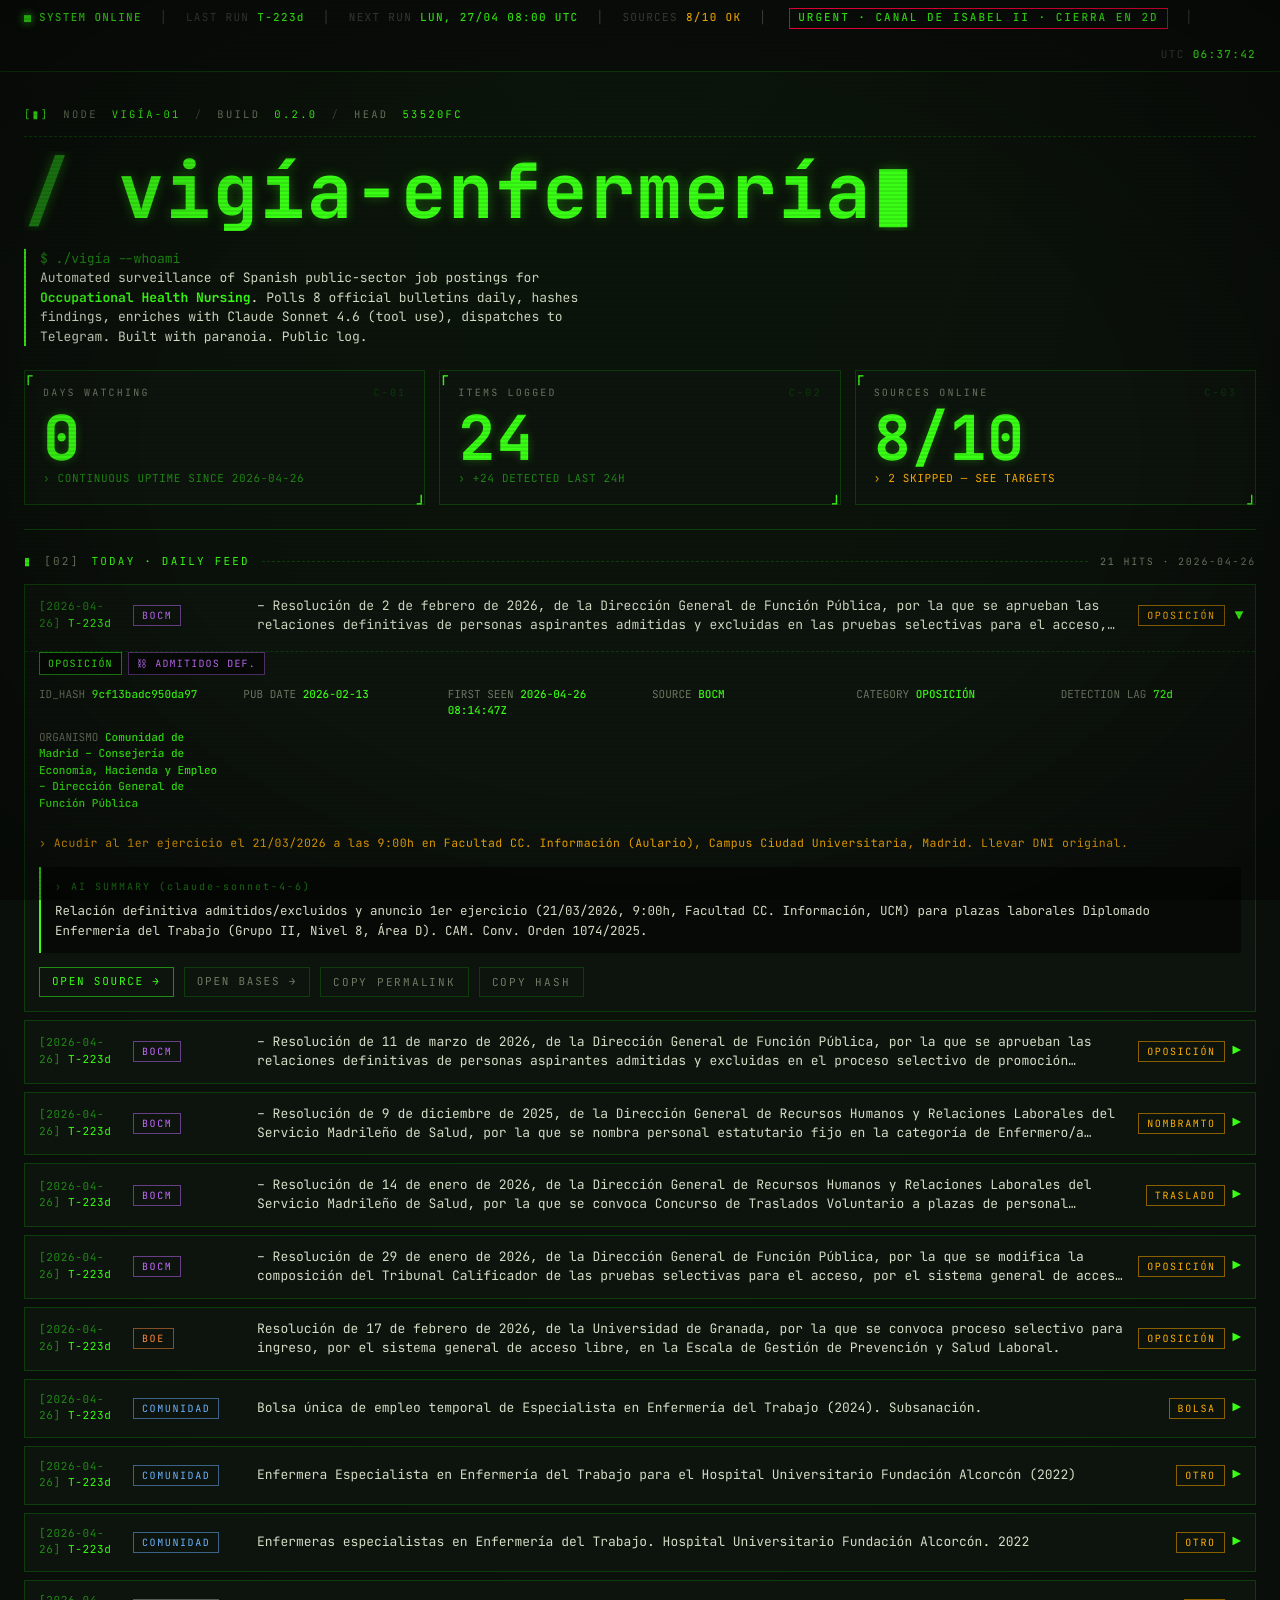
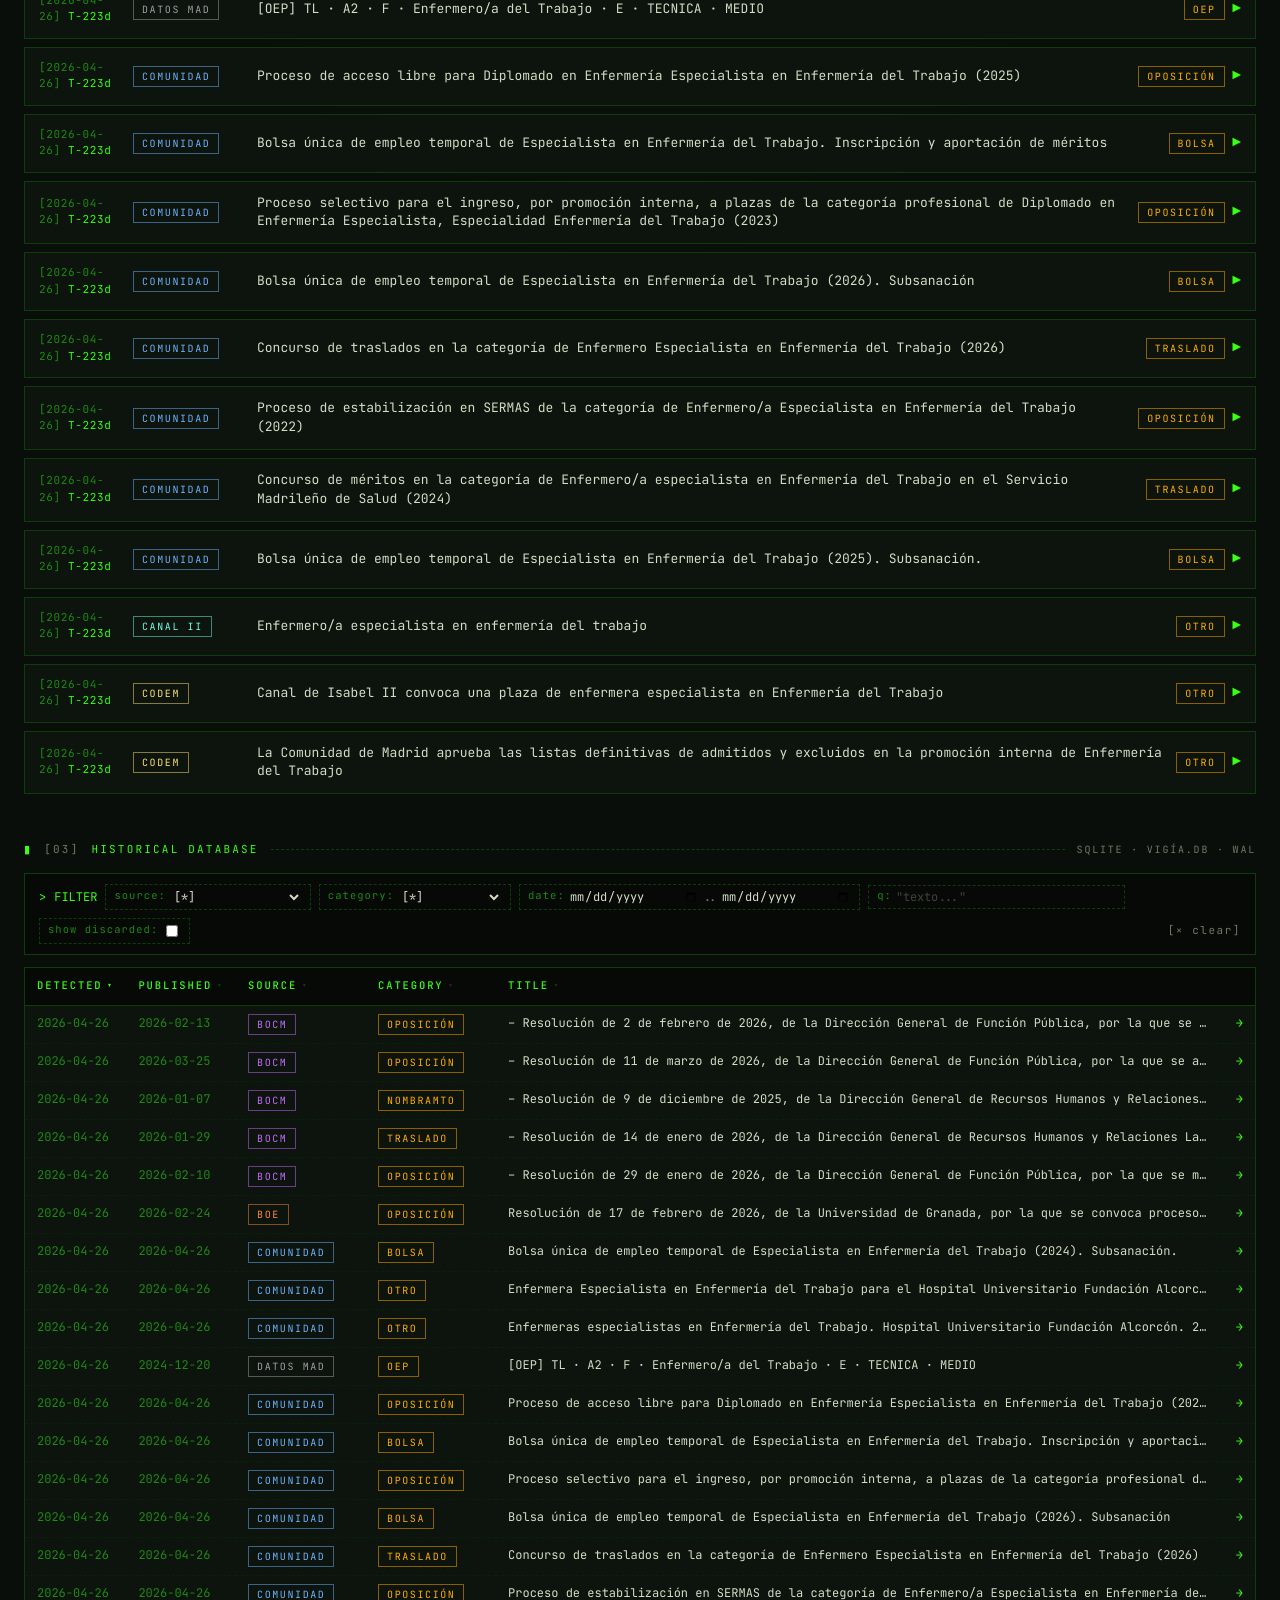
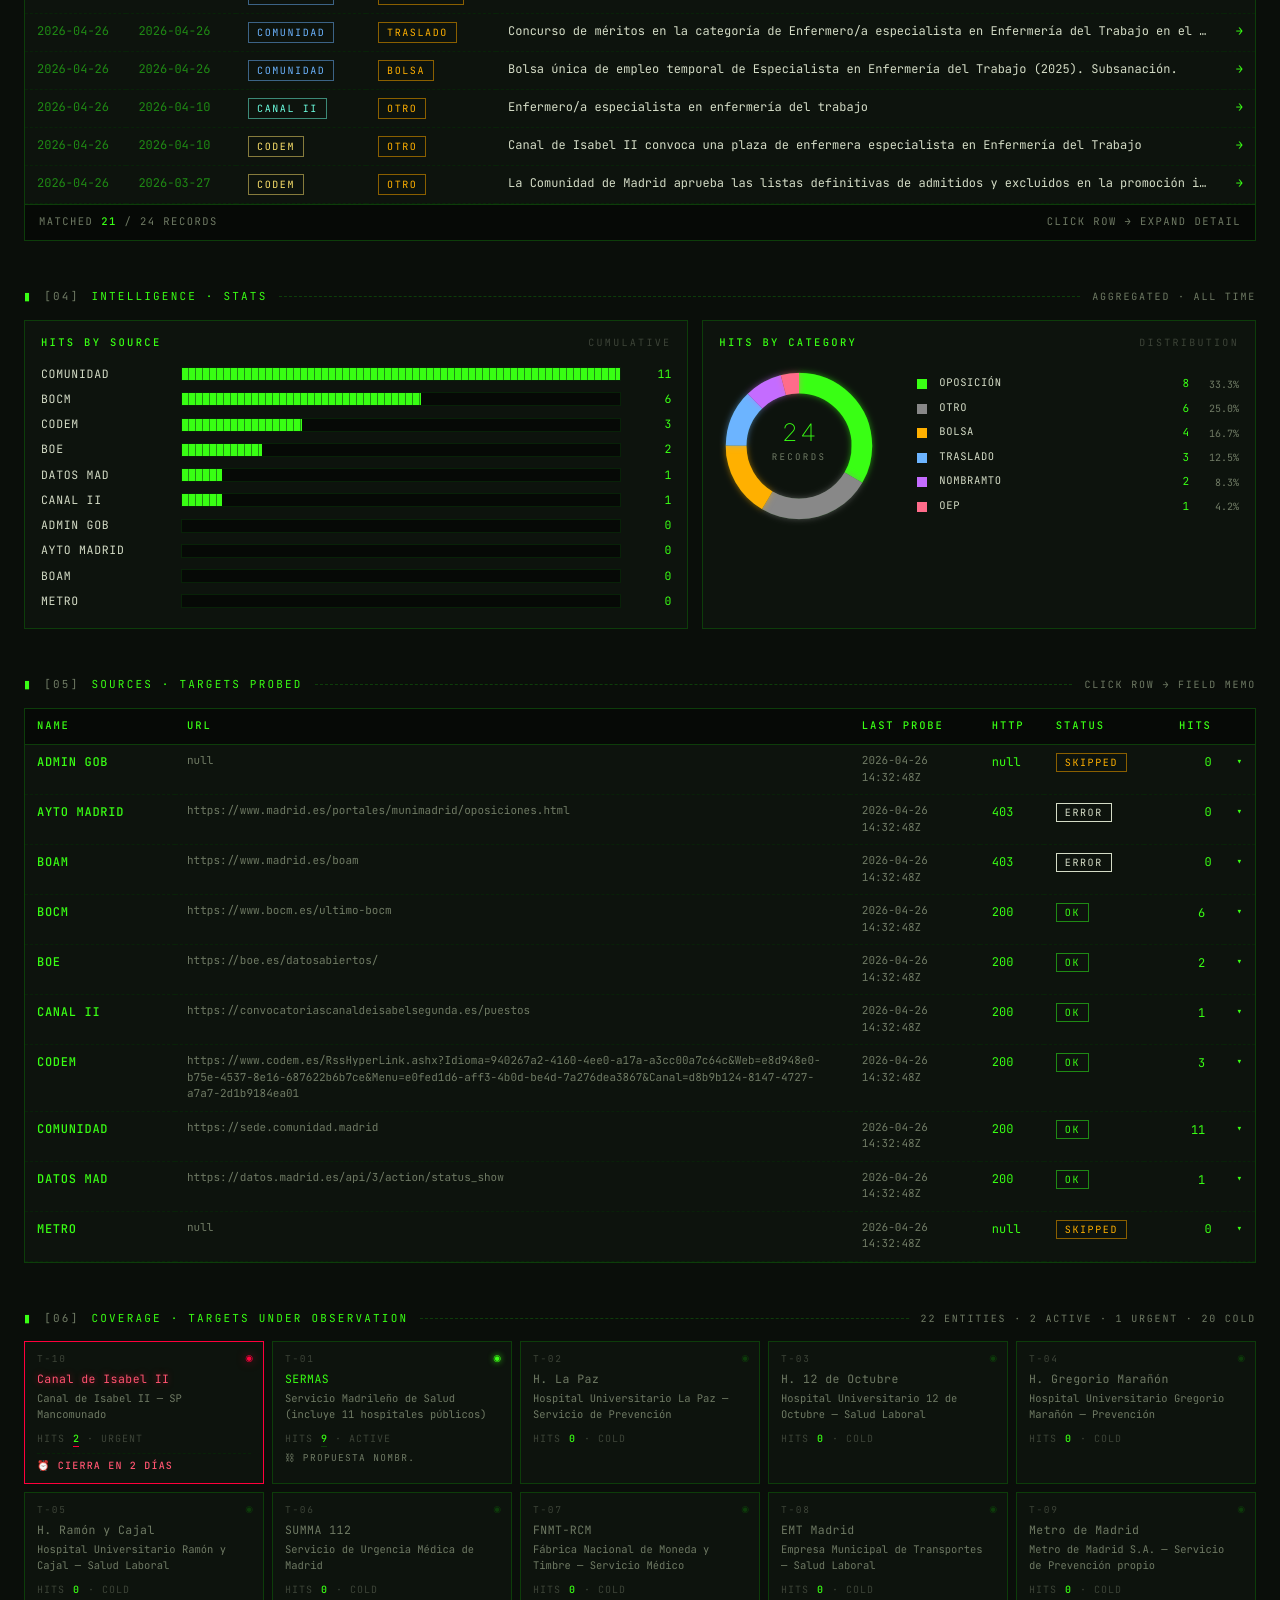
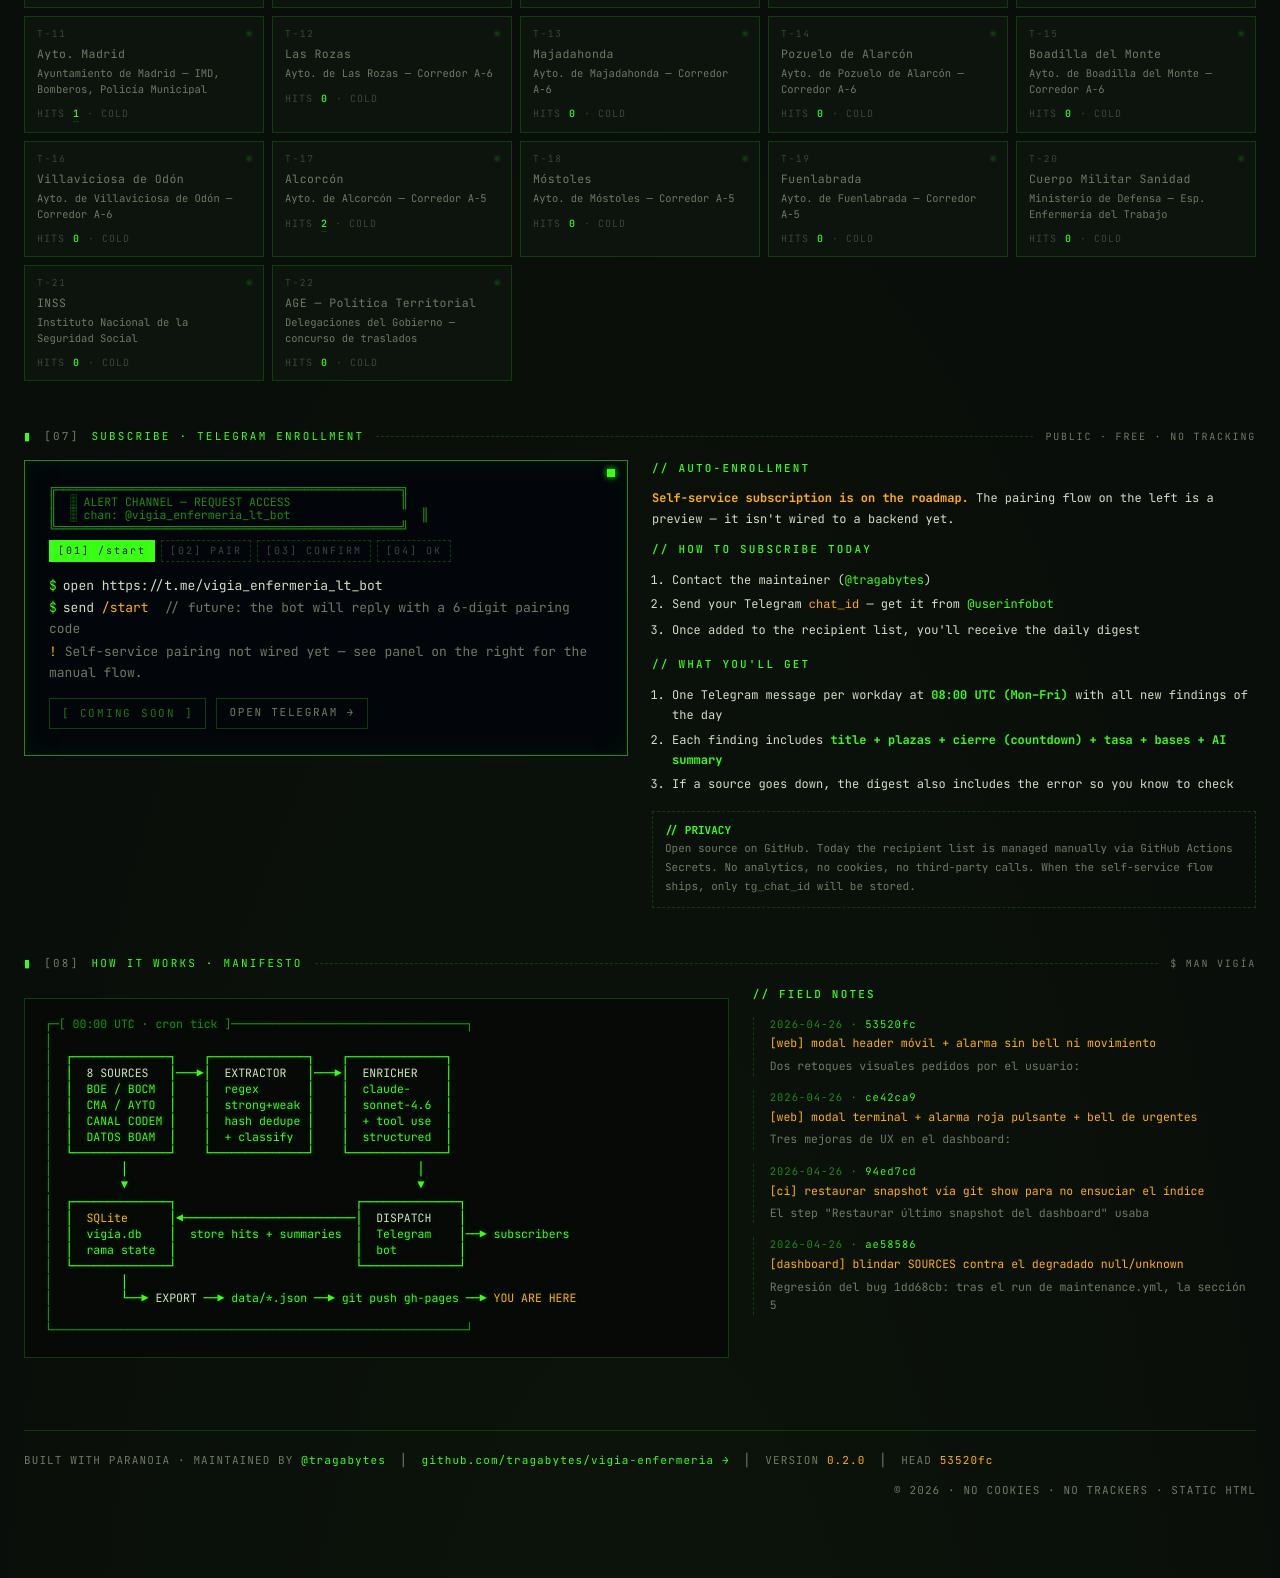
==== commit c42a7f9a: "dashboard: 2026-04-26T14:32:50Z [skip ci]" ====
--- a/index.html
+++ b/index.html
@@ -209,6 +209,6 @@
     </div>
   </aside>
 
-  <script src="app.js?v=5"></script>
+  <script src="app.js?v=6"></script>
 </body>
 </html>
--- a/styles.css
+++ b/styles.css
@@ -797,25 +797,31 @@
 .statusbar .item.alarm {
   cursor: pointer;
   color: var(--alarm-red);
-  animation: alarmText 1.6s ease-in-out infinite;
+  animation: alarmPill 1.6s ease-in-out infinite;
   border: 1px solid var(--alarm-red);
   padding: 1px 8px;
   letter-spacing: 0.18em;
   margin-left: 4px;
-}
-.statusbar .item.alarm .bell {
-  display: inline-block;
-  margin-right: 6px;
-  animation: bellShake 1.6s ease-in-out infinite;
-  transform-origin: 50% 0%;
+  font-weight: 500;
 }
 .statusbar .item.alarm:hover { background: var(--alarm-red-bg); }
-@keyframes bellShake {
-  0%, 100% { transform: rotate(0deg); }
-  20%      { transform: rotate(-14deg); }
-  40%      { transform: rotate(12deg); }
-  60%      { transform: rotate(-8deg); }
-  80%      { transform: rotate(4deg); }
+/* Pulso del pill: color, borde y un fondo tenue van y vienen al unísono.
+   Sin movimiento — solo intensidad, como una luz que palpita. */
+@keyframes alarmPill {
+  0%, 100% {
+    color: var(--alarm-red);
+    border-color: var(--alarm-red);
+    background-color: transparent;
+    text-shadow: 0 0 4px var(--alarm-red-glow);
+    box-shadow: 0 0 0 0 transparent;
+  }
+  50% {
+    color: var(--alarm-red-bright);
+    border-color: var(--alarm-red-bright);
+    background-color: var(--alarm-red-bg);
+    text-shadow: 0 0 10px var(--alarm-red);
+    box-shadow: 0 0 12px -3px var(--alarm-red-glow);
+  }
 }
 
 /* ===== Modal terminal (<dialog>) ========================================
@@ -938,6 +944,36 @@
   }
   .term-modal-frame { max-height: 100vh; height: 100vh; }
   .term-modal-foot .bracket { display: none; }
+
+  /* En pantallas estrechas el header de 5 elementos
+     (corner, title, meta, close, corner) se desbordaba: el título
+     envolvía a 2 líneas, "11 ITEMS" caía a la derecha, y el botón
+     `[ × ]` se partía en dos líneas separando `[ ×` y `]`.
+     Solución: ocultar los corners ASCII (decorativos), título nowrap
+     con ellipsis si excede, meta a la izquierda del cierre, y el botón
+     × con su propia caja flex-shrink:0 al borde derecho. */
+  .term-modal-head { padding: 8px 10px; gap: 8px; flex-wrap: nowrap; }
+  .term-modal-head .corner { display: none; }
+  .term-modal-title {
+    flex: 1 1 auto;
+    min-width: 0;
+    overflow: hidden;
+    text-overflow: ellipsis;
+    white-space: nowrap;
+  }
+  .term-modal-meta {
+    flex-shrink: 0;
+    font-size: 9.5px;
+    margin-left: auto;
+  }
+  .term-modal-close {
+    flex-shrink: 0;
+    margin-left: 0;
+    padding: 4px 10px;
+    border: 1px dashed var(--phos-fade);
+    color: var(--phos-dim);
+  }
+  .term-modal-close:active { background: var(--alarm-red-bg); color: var(--alarm-red); }
 }
 
 @media (prefers-reduced-motion: reduce) {
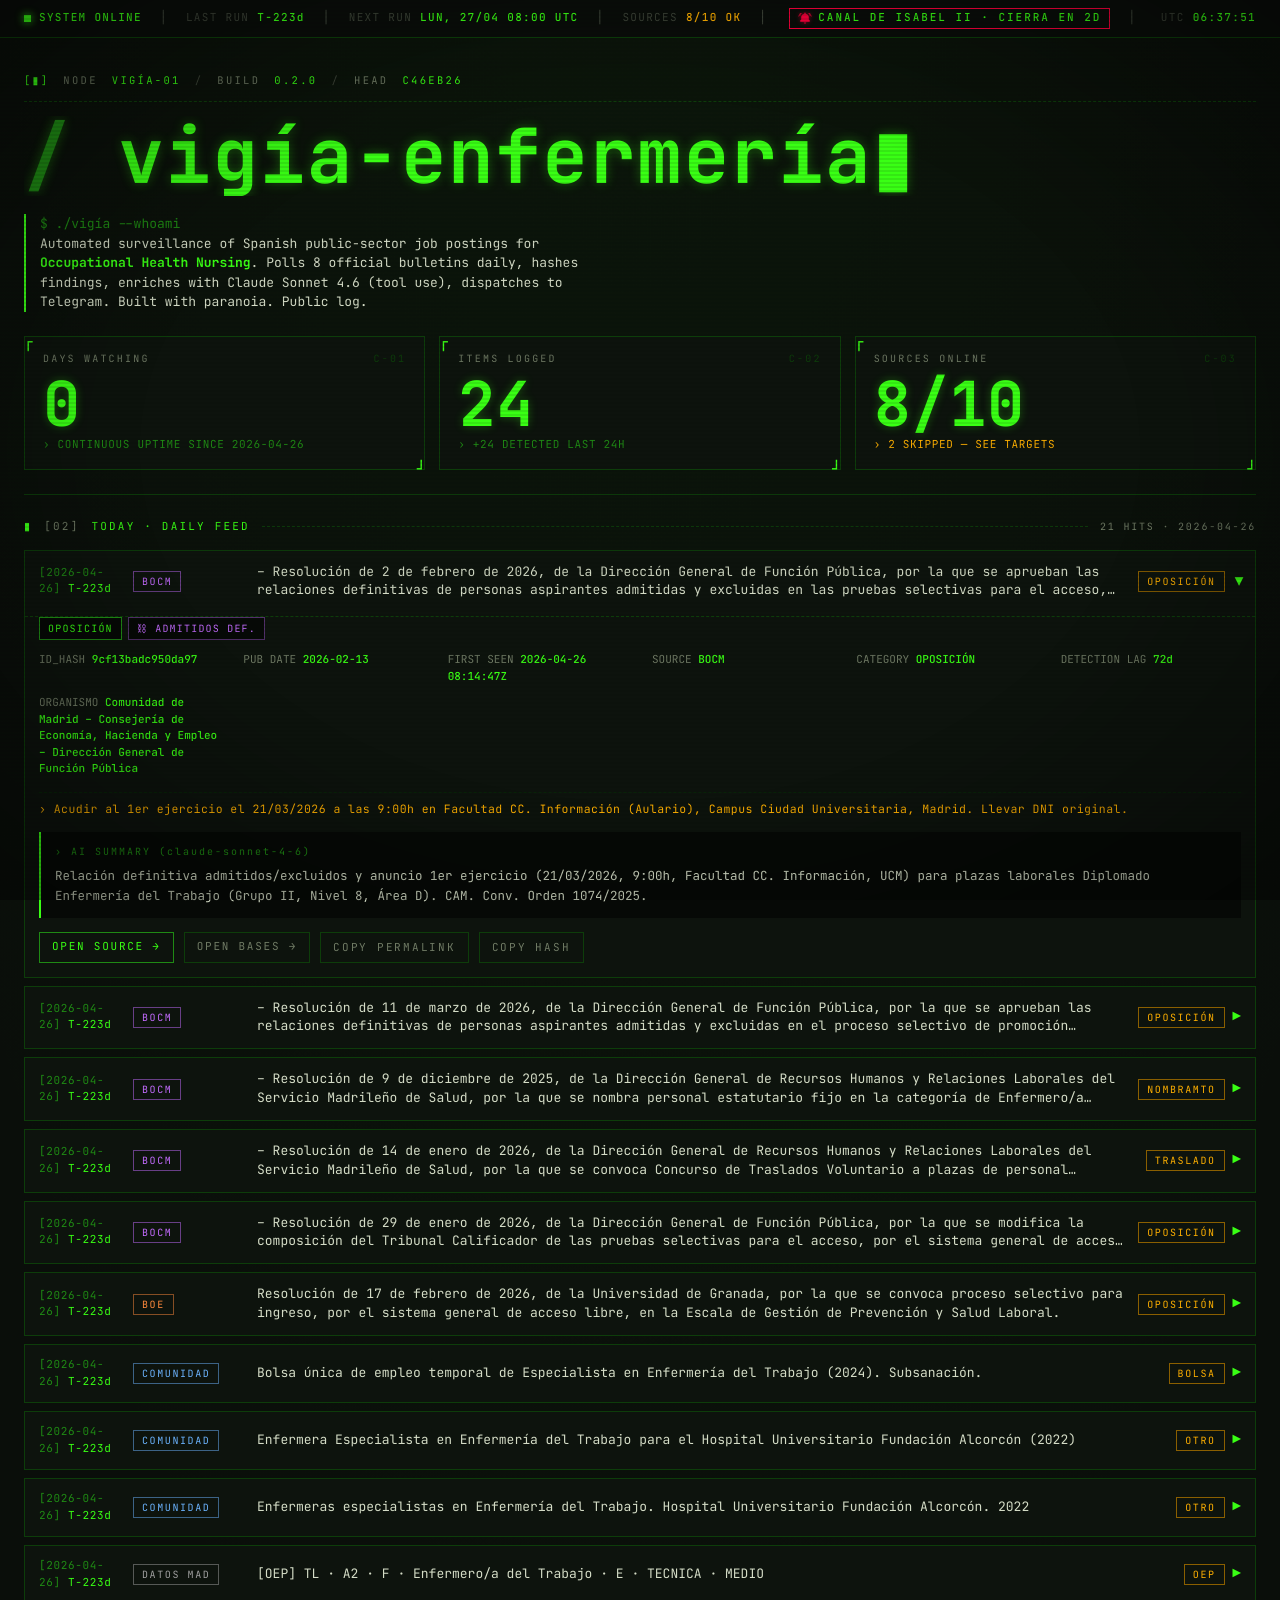
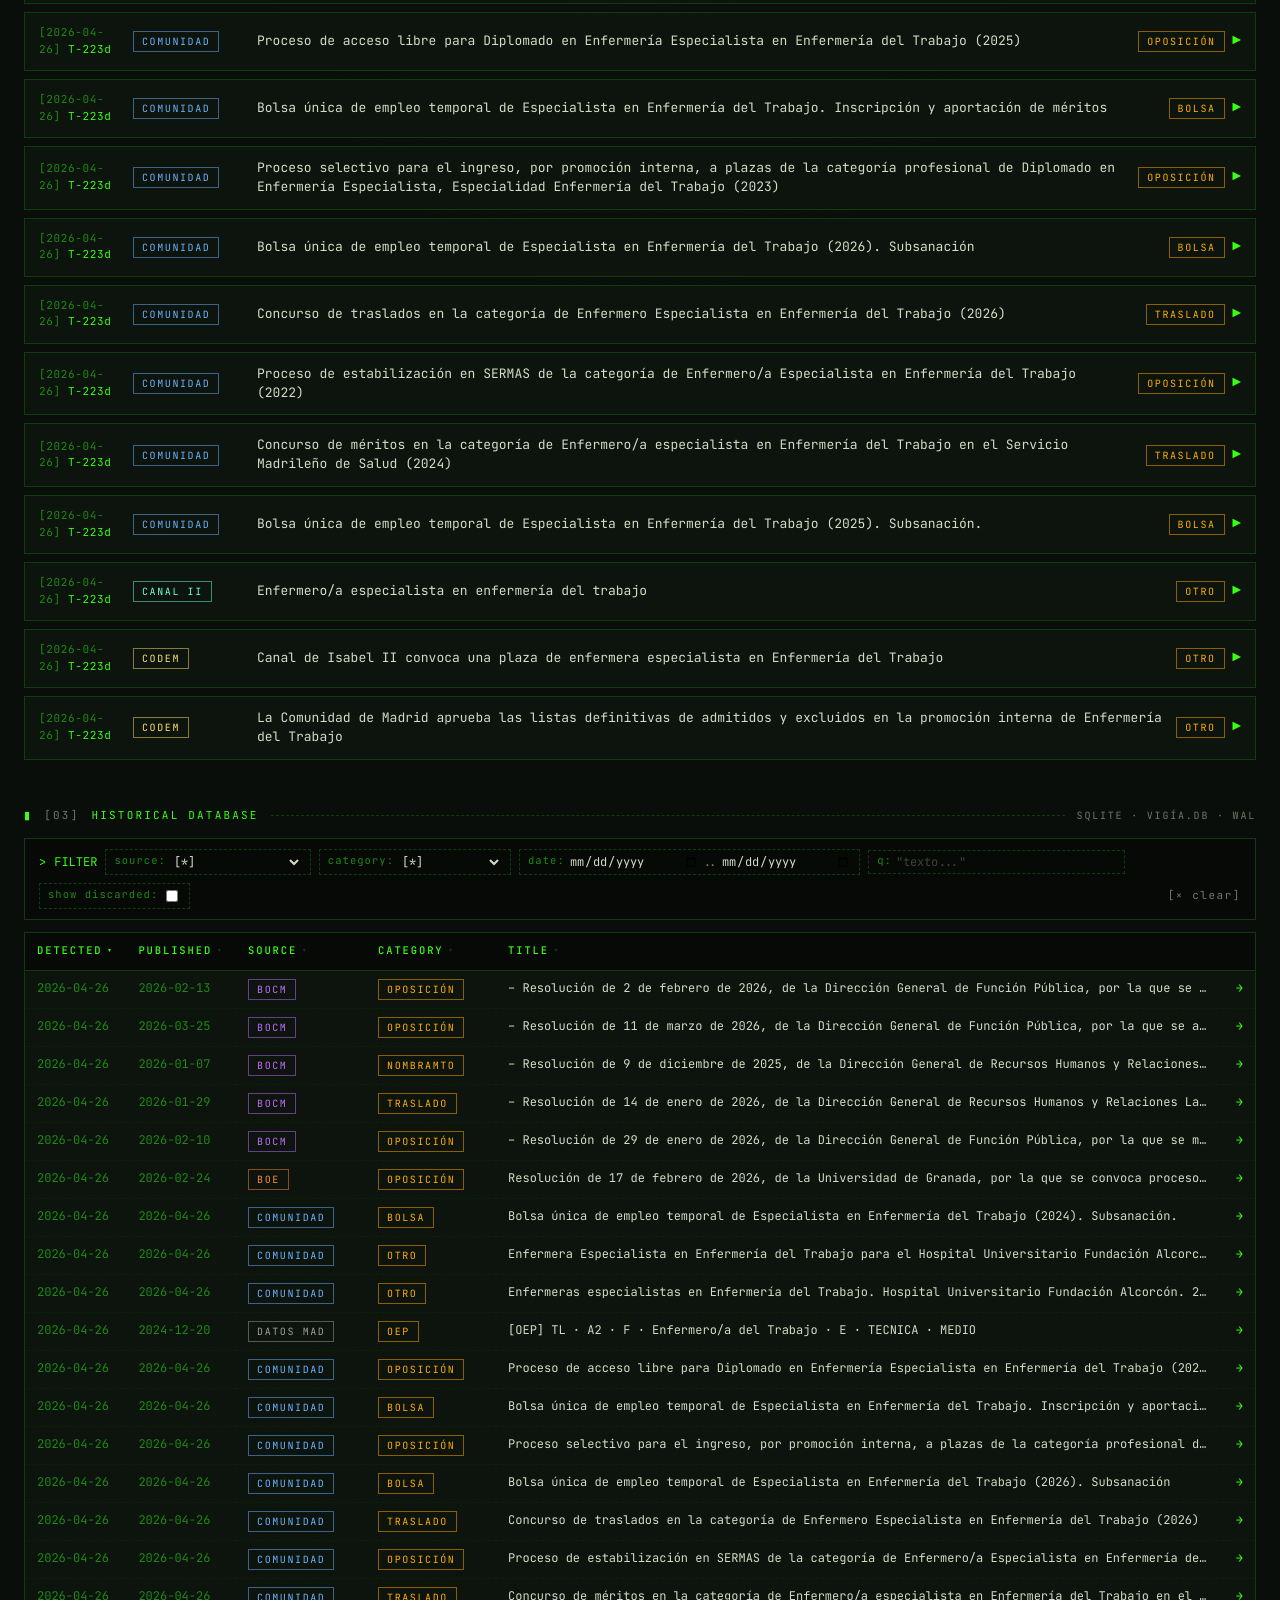
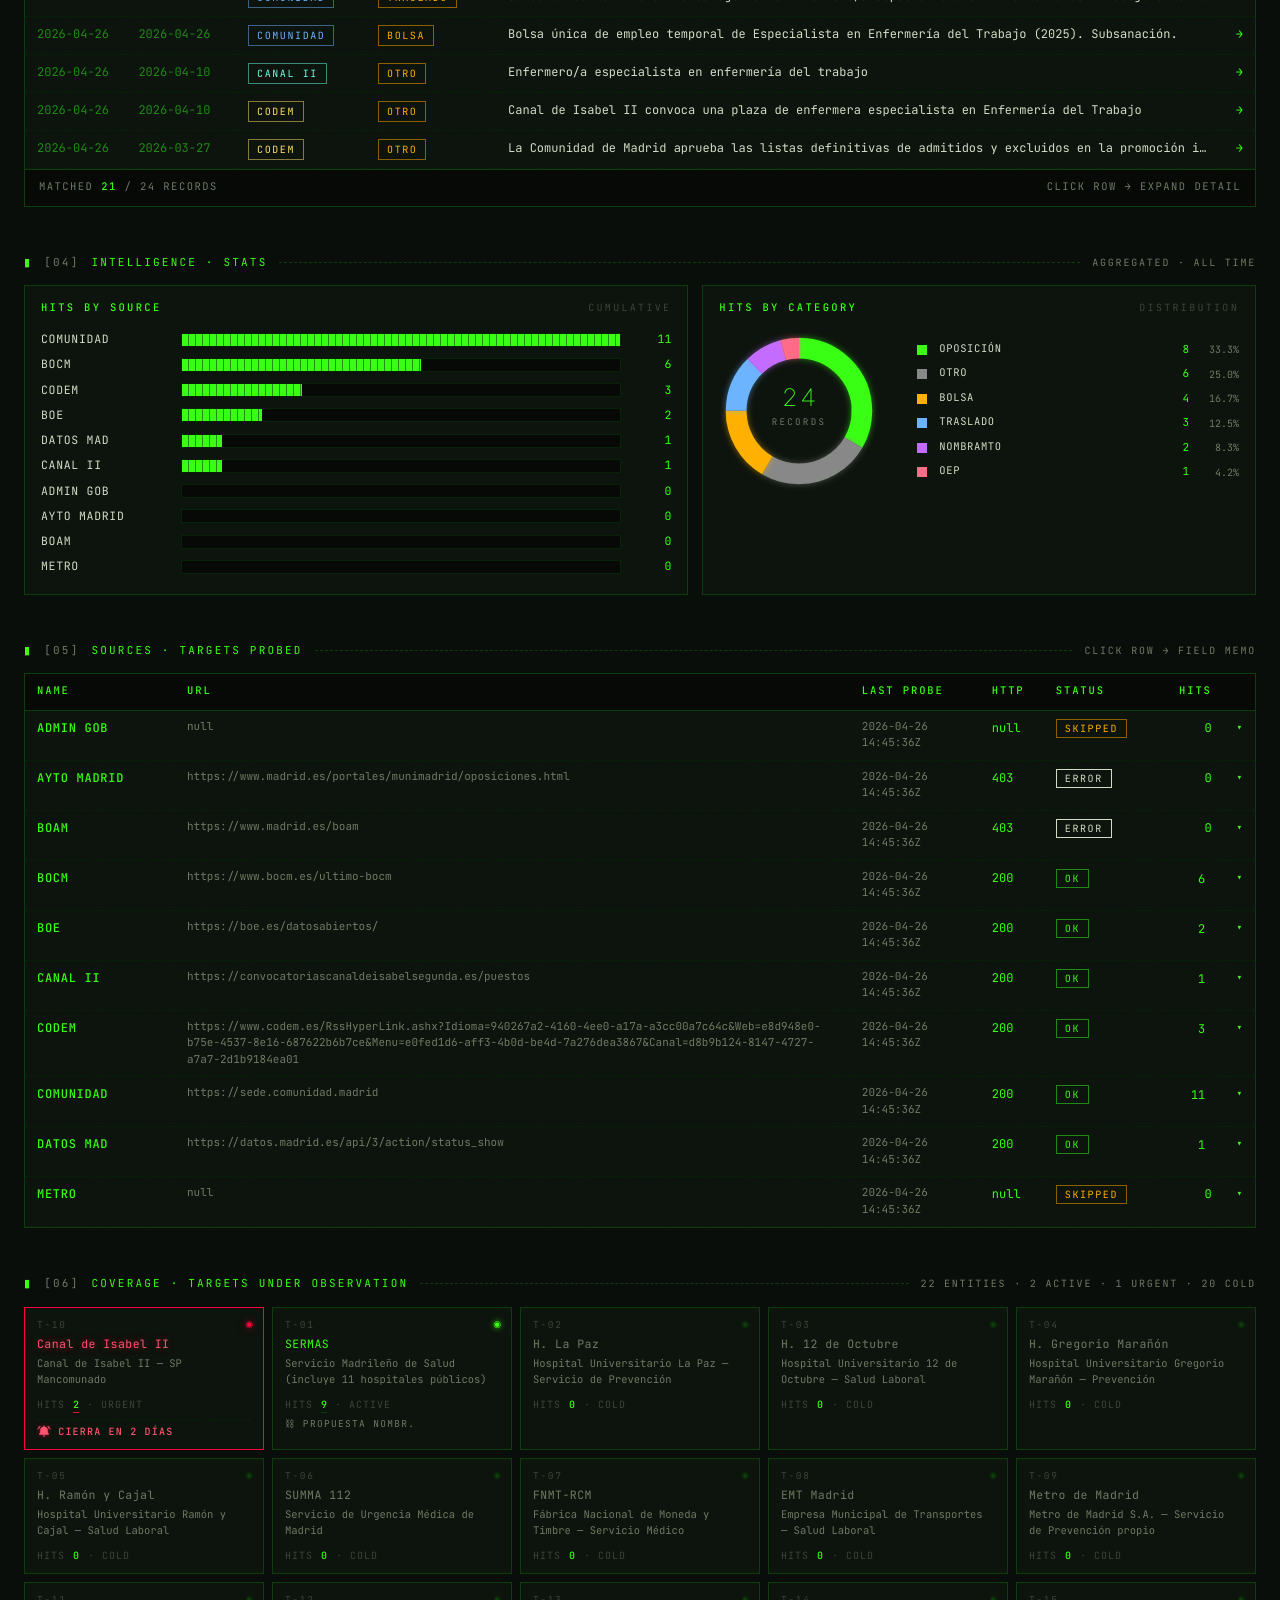
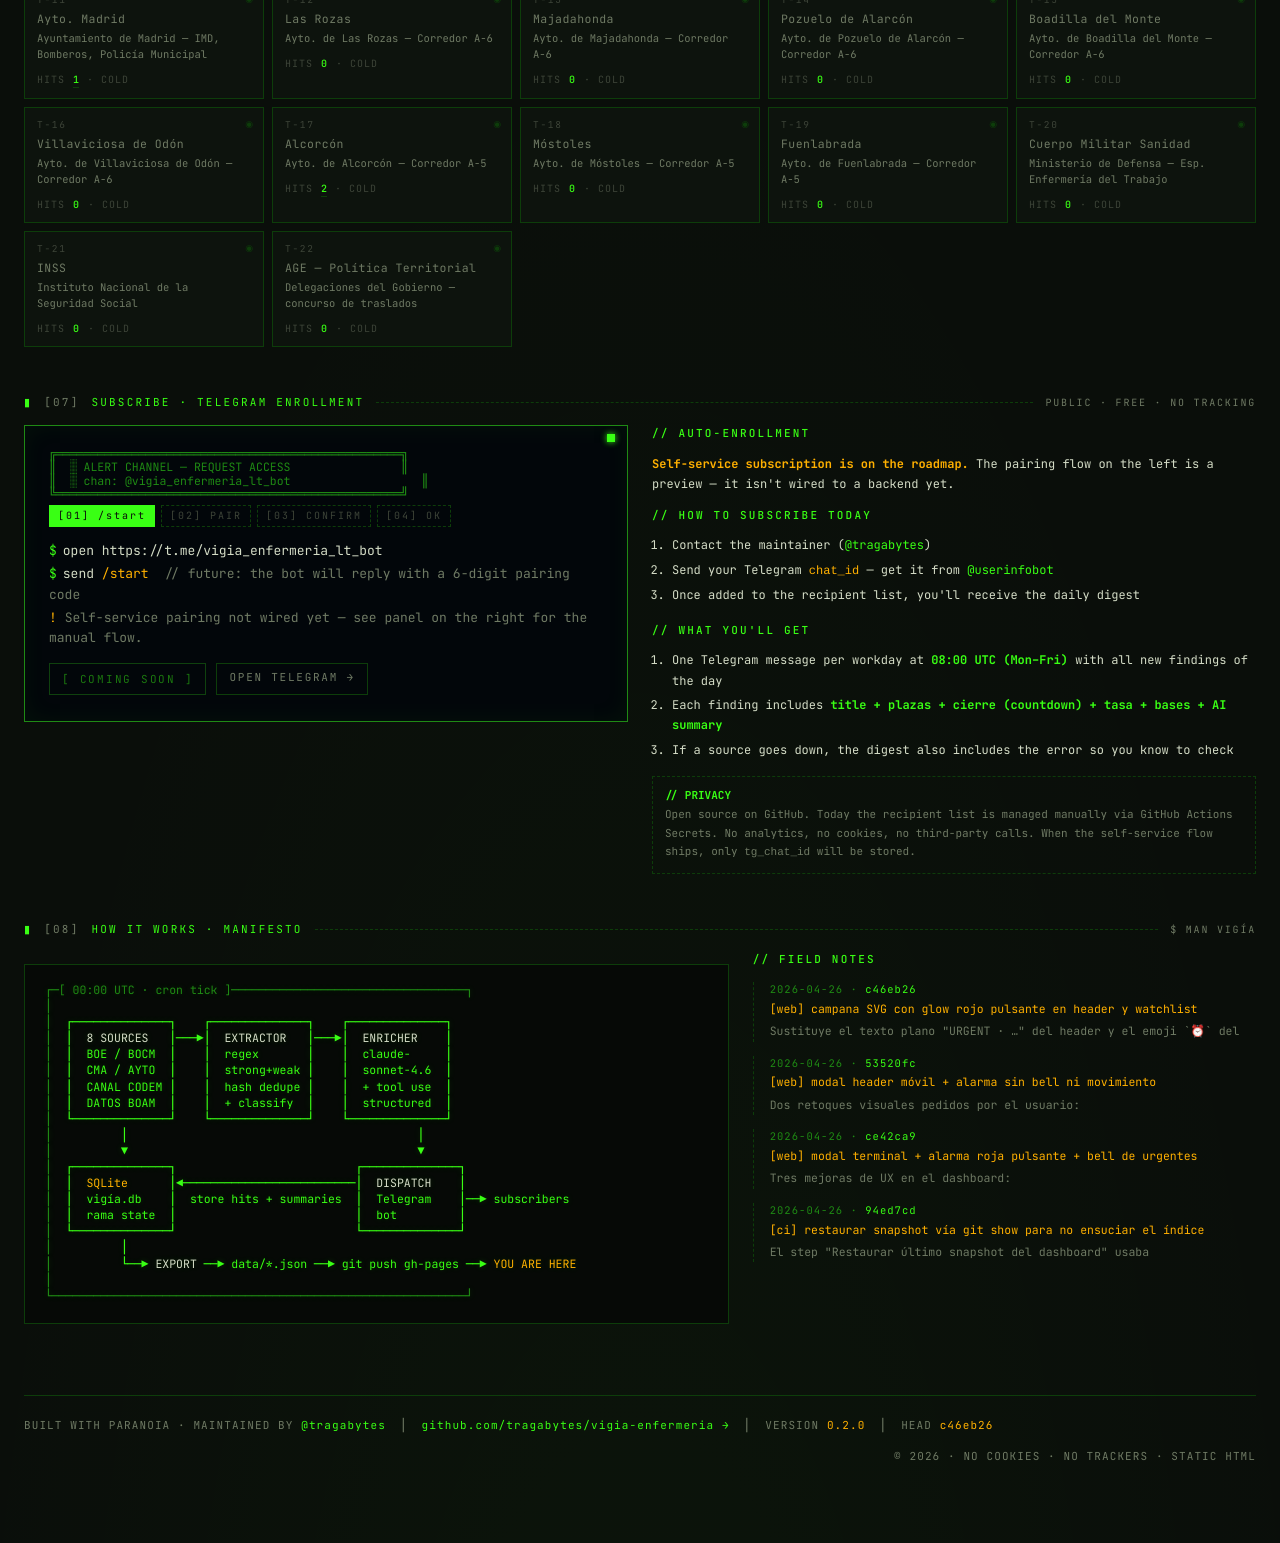
==== commit fbb3b849: "dashboard: 2026-04-26T14:45:37Z [skip ci]" ====
--- a/index.html
+++ b/index.html
@@ -209,6 +209,6 @@
     </div>
   </aside>
 
-  <script src="app.js?v=6"></script>
+  <script src="app.js?v=7"></script>
 </body>
 </html>
--- a/styles.css
+++ b/styles.css
@@ -803,8 +803,41 @@
   letter-spacing: 0.18em;
   margin-left: 4px;
   font-weight: 500;
+  display: inline-flex;
+  align-items: center;
+  gap: 6px;
 }
 .statusbar .item.alarm:hover { background: var(--alarm-red-bg); }
+
+/* Campana SVG ────────────────────────────────────────────────────────
+   Inline en el pill del header y en los tiles urgent del watchlist.
+   `currentColor` hereda del padre para integrarse con el pulso del pill,
+   y un drop-shadow pulsante añade el resplandor rojo independiente.
+   ───────────────────────────────────────────────────────────────── */
+.bell-svg {
+  width: 14px;
+  height: 14px;
+  flex-shrink: 0;
+  color: var(--alarm-red);
+  vertical-align: -3px;
+  filter: drop-shadow(0 0 2px var(--alarm-red-glow));
+}
+.bell-svg.bell-alarm {
+  animation: bellGlow 1.6s ease-in-out infinite;
+}
+.target.urgent .bell-svg { color: var(--alarm-red-bright); }
+.statusbar .item.alarm .bell-svg { color: inherit; }
+@keyframes bellGlow {
+  0%, 100% {
+    filter: drop-shadow(0 0 1px var(--alarm-red-glow));
+  }
+  50% {
+    filter: drop-shadow(0 0 7px var(--alarm-red));
+  }
+}
+@media (prefers-reduced-motion: reduce) {
+  .bell-svg.bell-alarm { animation: none; filter: drop-shadow(0 0 4px var(--alarm-red-glow)); }
+}
 /* Pulso del pill: color, borde y un fondo tenue van y vienen al unísono.
    Sin movimiento — solo intensidad, como una luz que palpita. */
 @keyframes alarmPill {
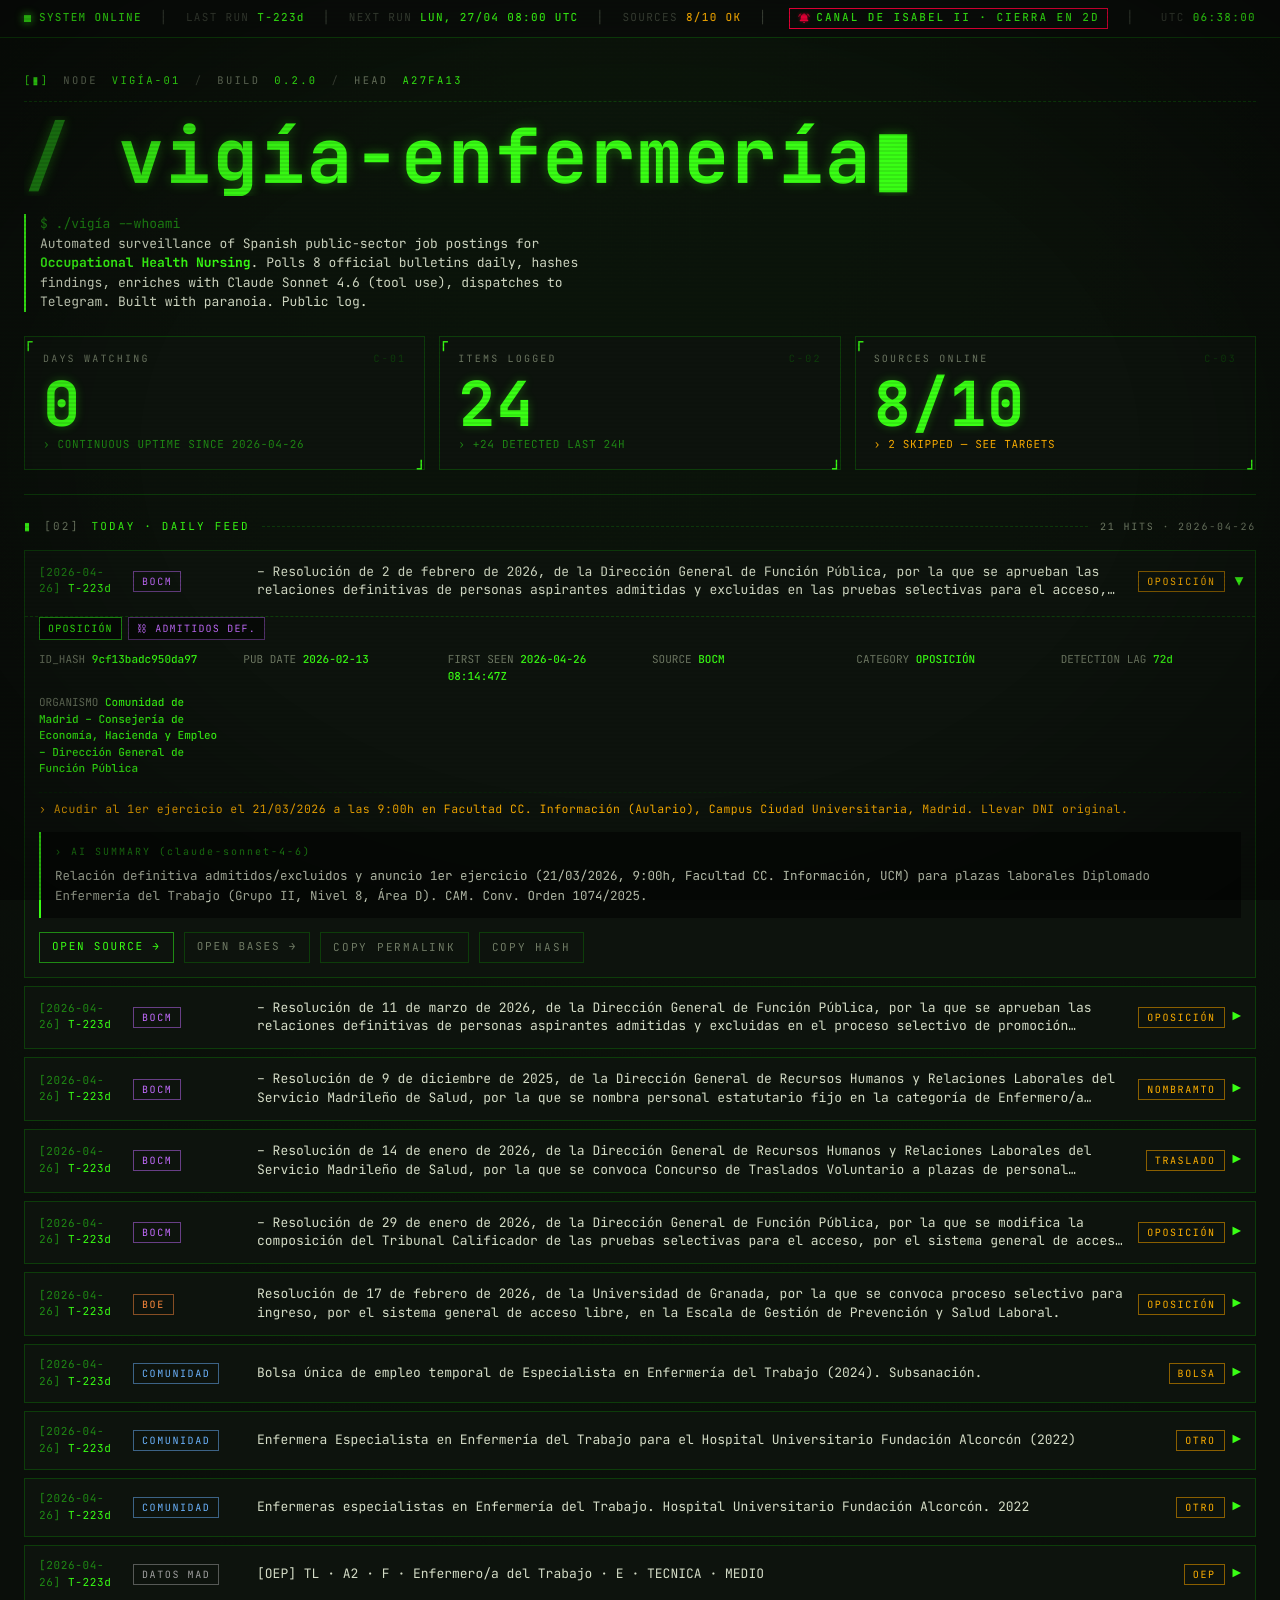
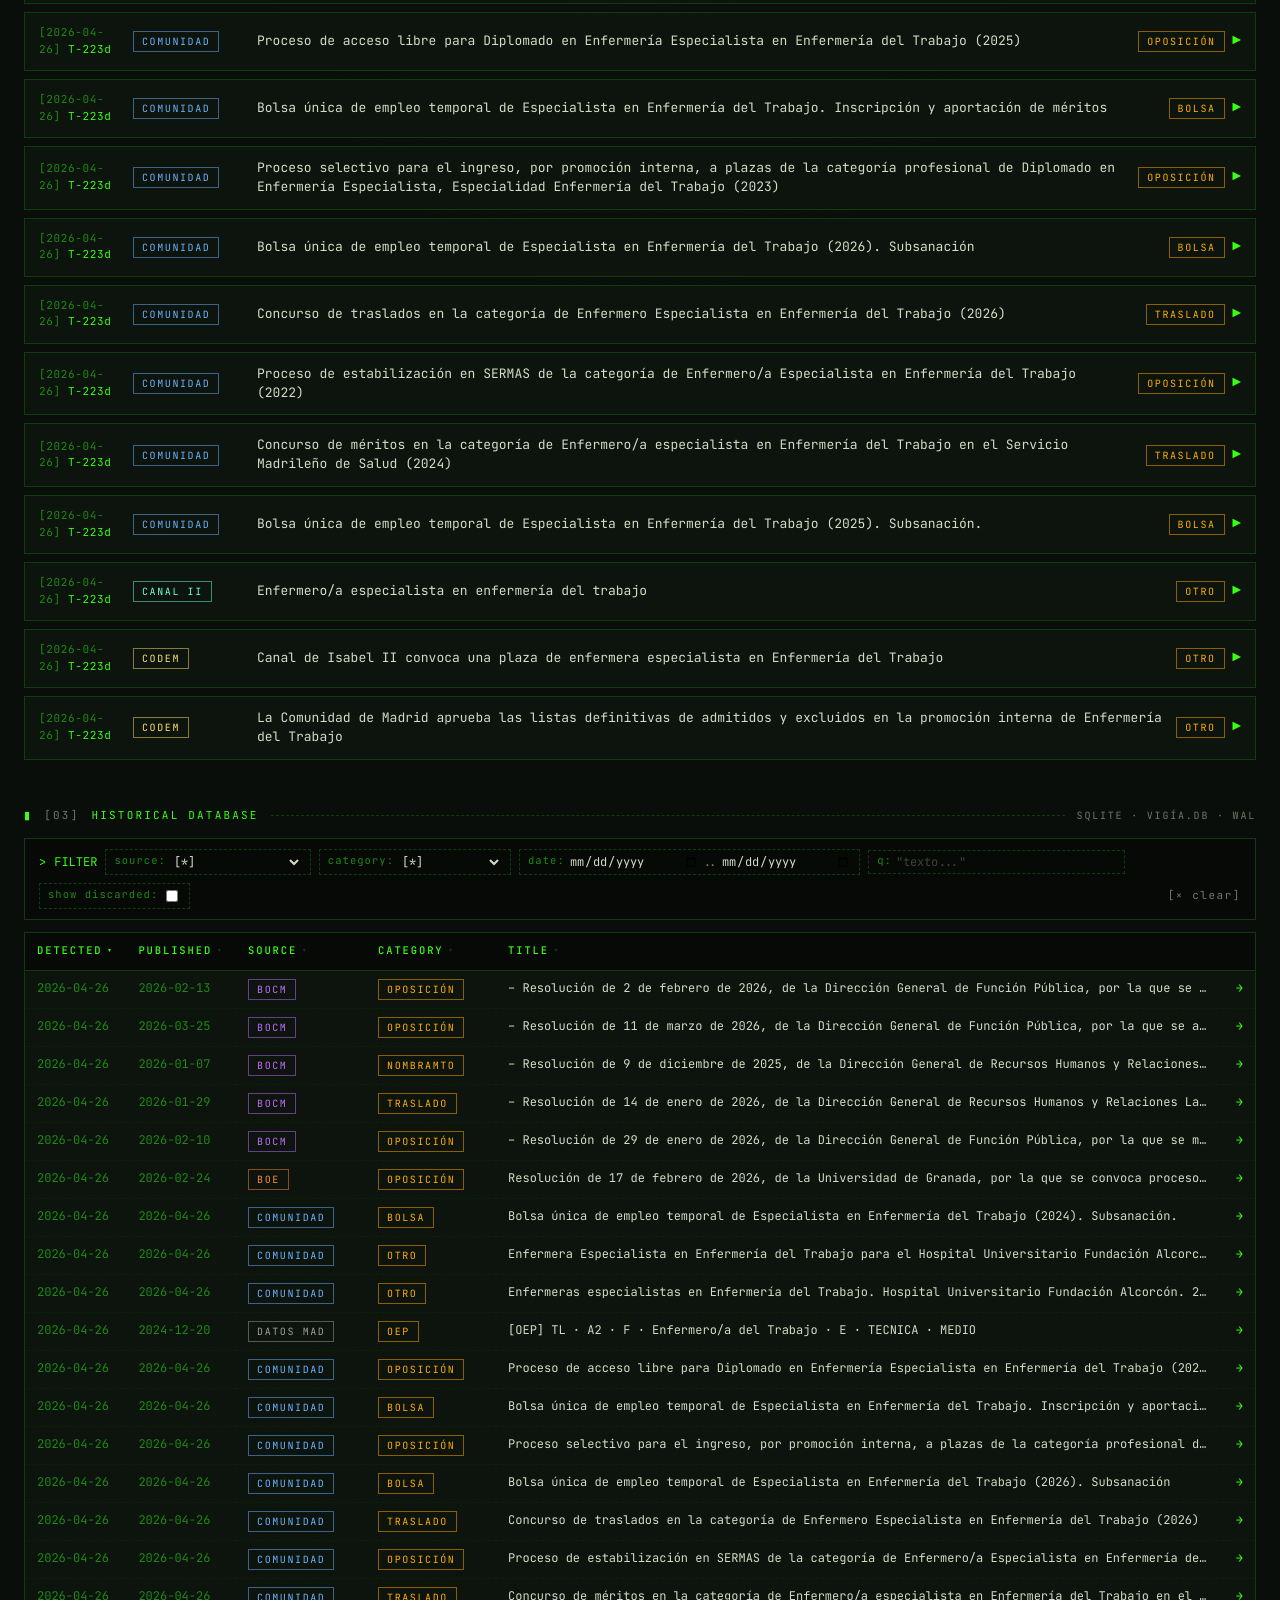
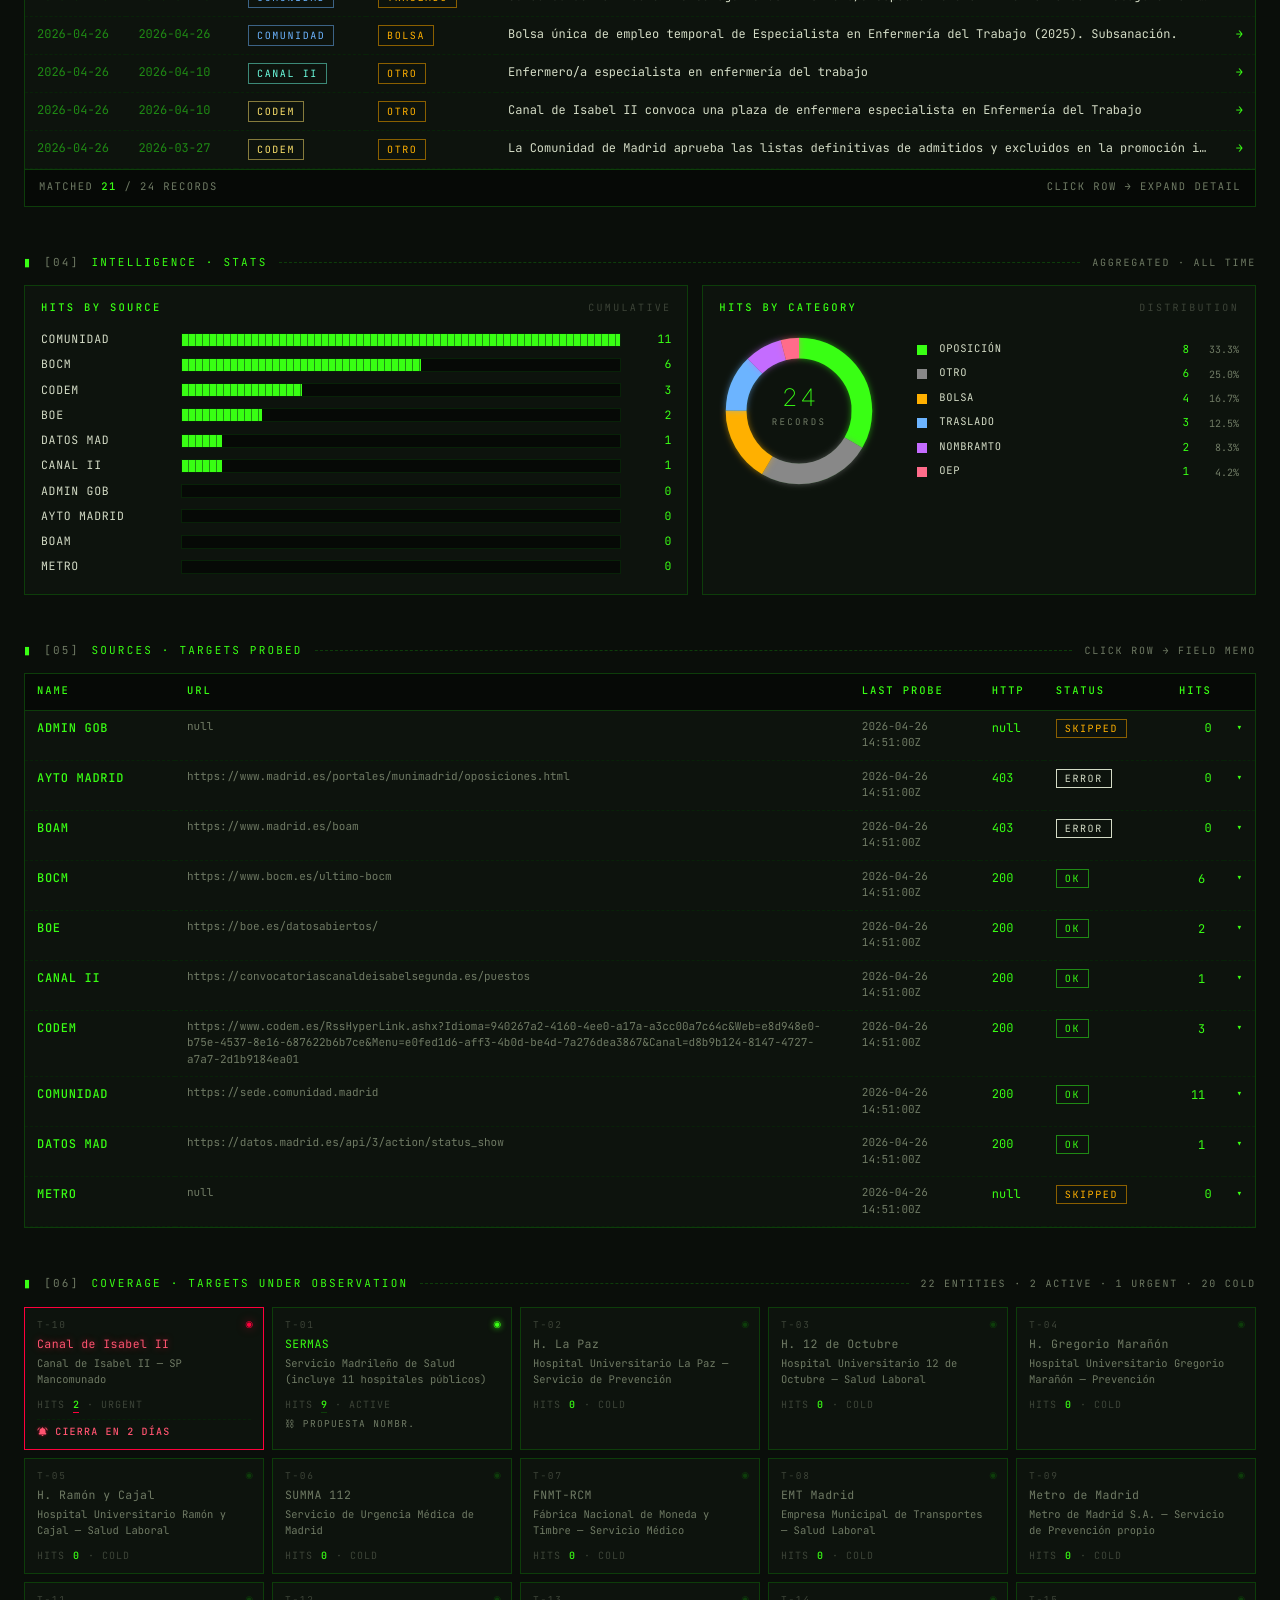
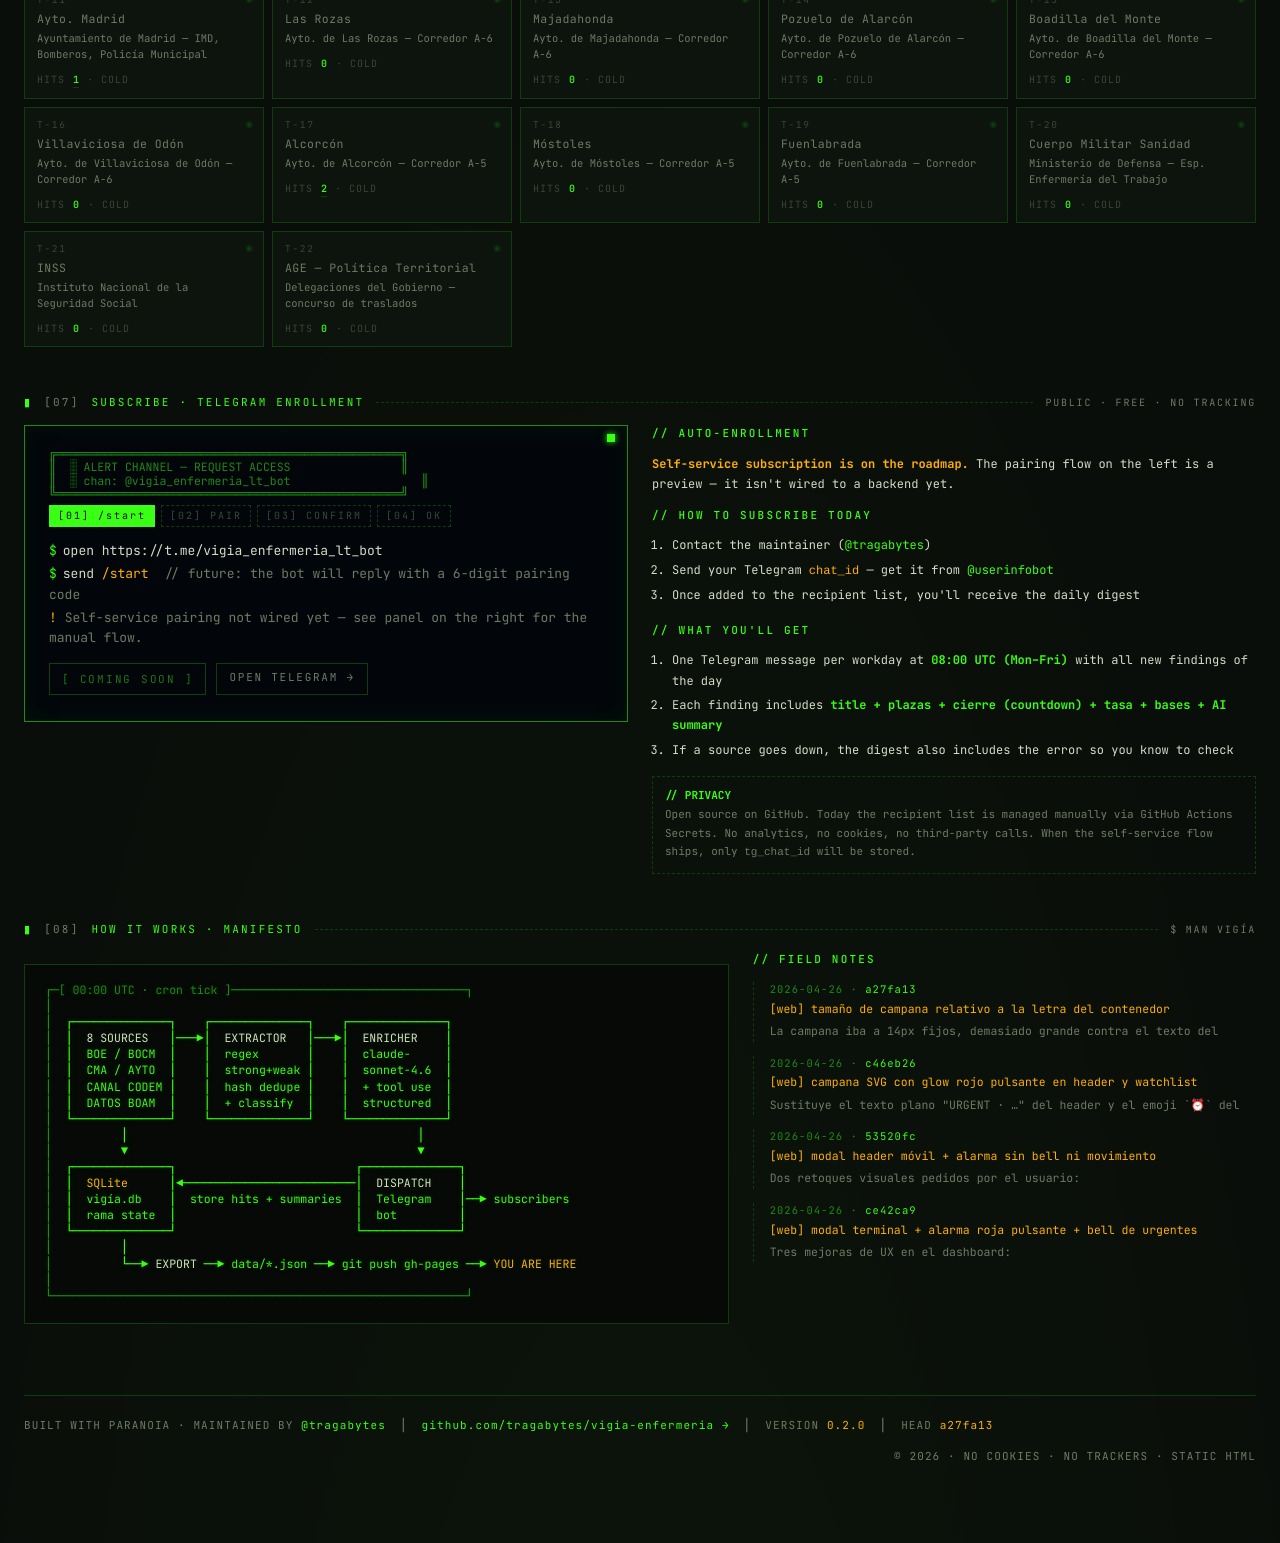
==== commit 853c7a7a: "dashboard: 2026-04-26T14:51:01Z [skip ci]" ====
--- a/index.html
+++ b/index.html
@@ -209,6 +209,6 @@
     </div>
   </aside>
 
-  <script src="app.js?v=7"></script>
+  <script src="app.js?v=8"></script>
 </body>
 </html>
--- a/styles.css
+++ b/styles.css
@@ -811,16 +811,19 @@
 
 /* Campana SVG ────────────────────────────────────────────────────────
    Inline en el pill del header y en los tiles urgent del watchlist.
-   `currentColor` hereda del padre para integrarse con el pulso del pill,
-   y un drop-shadow pulsante añade el resplandor rojo independiente.
+   `currentColor` hereda del padre para integrarse con el pulso del pill;
+   los tamaños van en `em` para escalar con la letra del contenedor (no
+   tiene la misma altura una etiqueta del header ~11px que un countdown
+   de tile ~10px). El drop-shadow también va en em para no saturar
+   contextos chicos.
    ───────────────────────────────────────────────────────────────── */
 .bell-svg {
-  width: 14px;
-  height: 14px;
+  width: 1.1em;
+  height: 1.1em;
   flex-shrink: 0;
   color: var(--alarm-red);
-  vertical-align: -3px;
-  filter: drop-shadow(0 0 2px var(--alarm-red-glow));
+  vertical-align: -0.18em;
+  filter: drop-shadow(0 0 0.15em var(--alarm-red-glow));
 }
 .bell-svg.bell-alarm {
   animation: bellGlow 1.6s ease-in-out infinite;
@@ -828,15 +831,11 @@
 .target.urgent .bell-svg { color: var(--alarm-red-bright); }
 .statusbar .item.alarm .bell-svg { color: inherit; }
 @keyframes bellGlow {
-  0%, 100% {
-    filter: drop-shadow(0 0 1px var(--alarm-red-glow));
-  }
-  50% {
-    filter: drop-shadow(0 0 7px var(--alarm-red));
-  }
+  0%, 100% { filter: drop-shadow(0 0 0.08em var(--alarm-red-glow)); }
+  50%      { filter: drop-shadow(0 0 0.55em var(--alarm-red)); }
 }
 @media (prefers-reduced-motion: reduce) {
-  .bell-svg.bell-alarm { animation: none; filter: drop-shadow(0 0 4px var(--alarm-red-glow)); }
+  .bell-svg.bell-alarm { animation: none; filter: drop-shadow(0 0 0.3em var(--alarm-red-glow)); }
 }
 /* Pulso del pill: color, borde y un fondo tenue van y vienen al unísono.
    Sin movimiento — solo intensidad, como una luz que palpita. */
